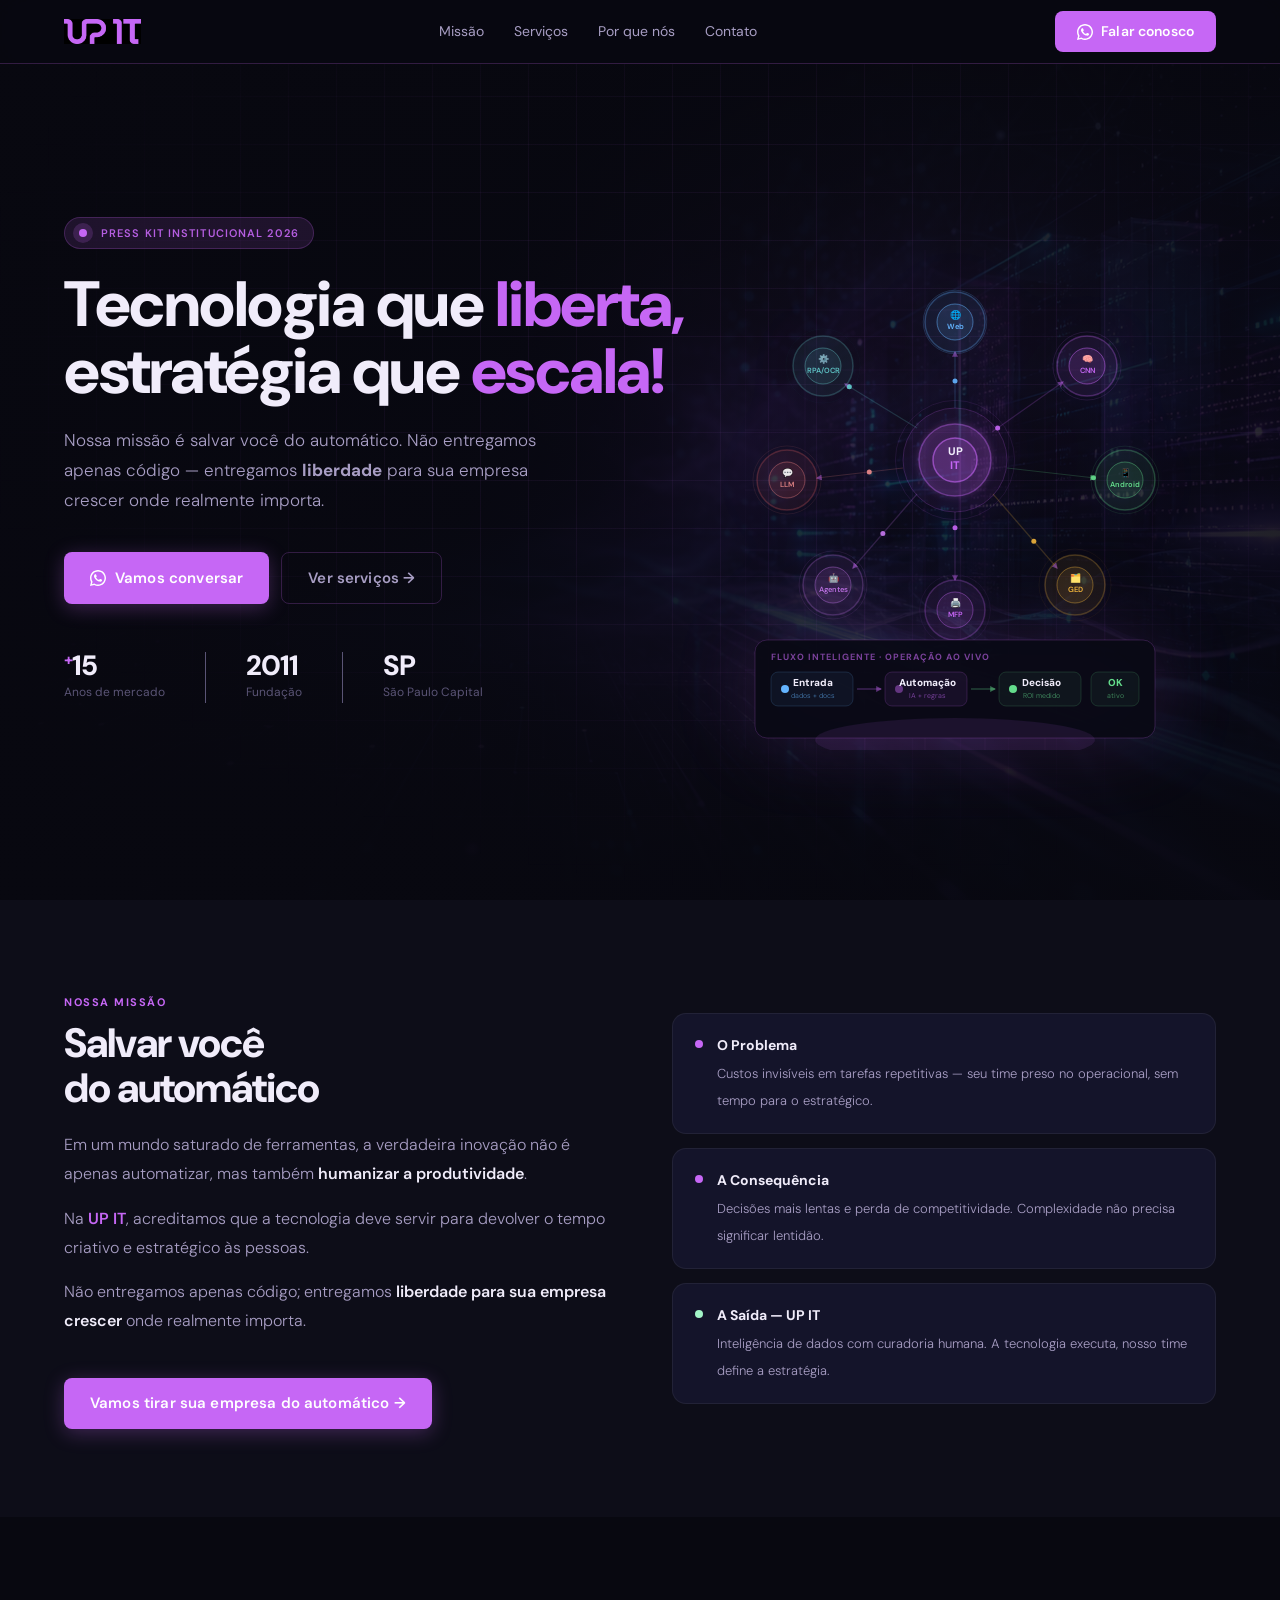
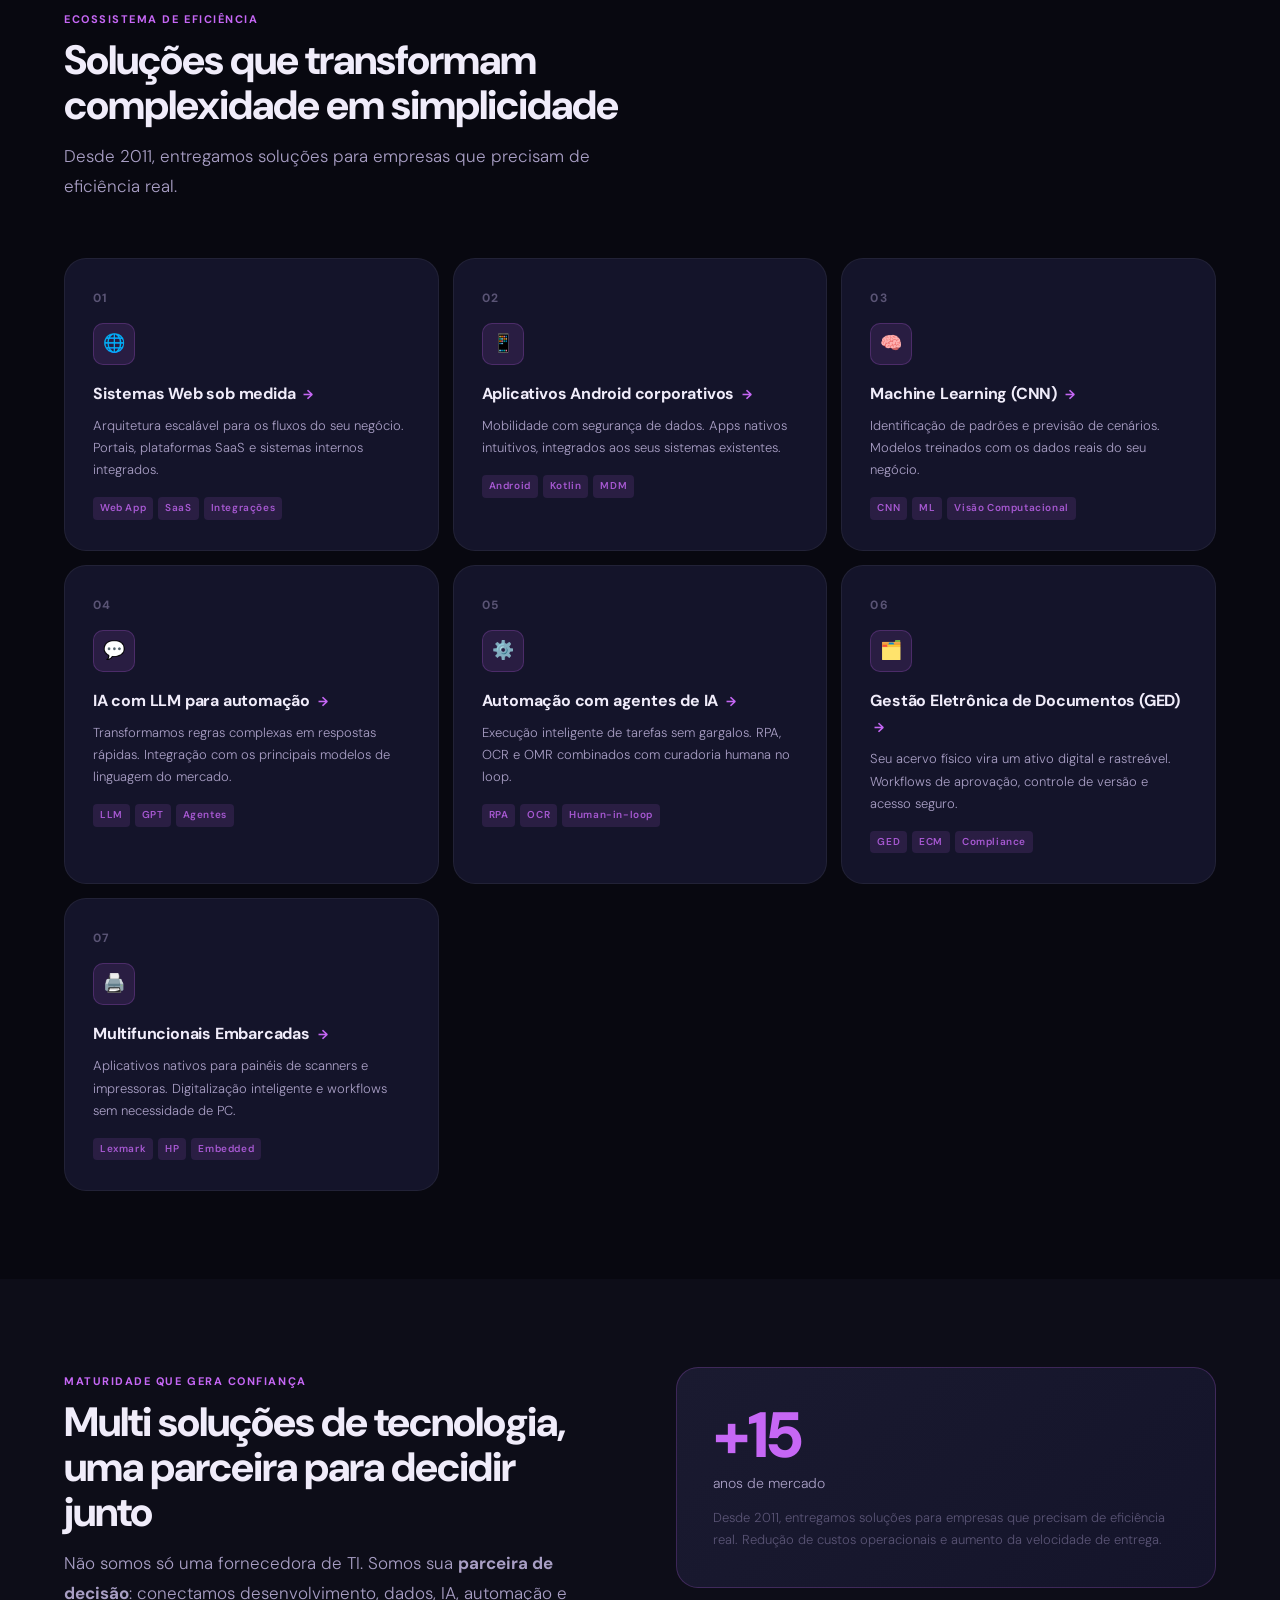
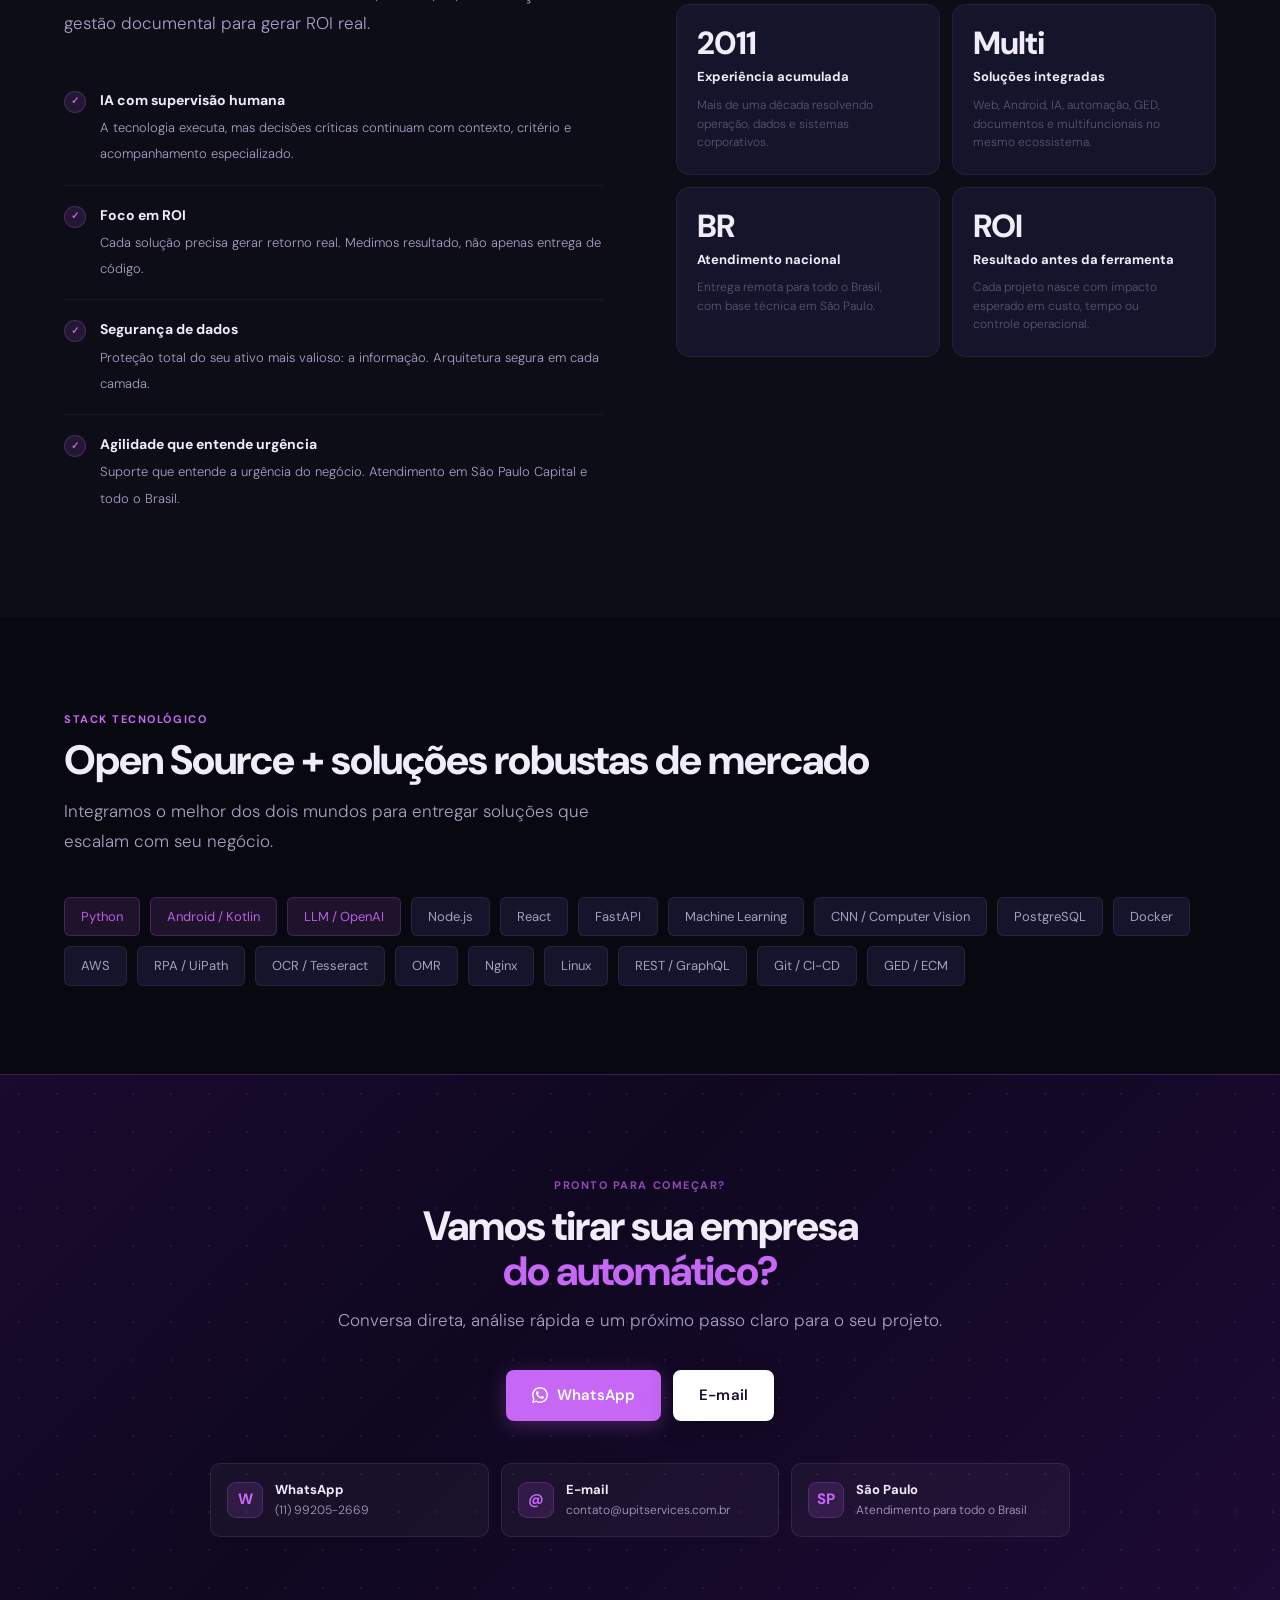
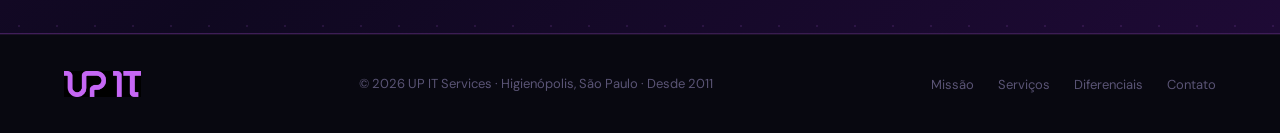
==== index.html @ 0e8b2d23 "feat: add hero background image and update styles for improved visual appeal" ====
<!DOCTYPE html>
<html lang="pt-BR">
<head>
<meta charset="UTF-8">
<meta name="viewport" content="width=device-width, initial-scale=1.0">
<title>UP IT Services — Tecnologia que liberta, estratégia que escala</title>
<meta name="description" content="Soluções sob medida em sistemas web, Android corporativo, IA, GED e automação para empresas que precisam escalar com eficiência real.">
<link rel="canonical" href="https://www.upitservices.com.br/">
<meta property="og:type" content="website">
<meta property="og:title" content="UP IT Services — Tecnologia que liberta, estratégia que escala">
<meta property="og:description" content="Soluções sob medida em sistemas web, Android corporativo, IA, GED e automação para empresas que precisam escalar com eficiência real.">
<meta property="og:url" content="https://www.upitservices.com.br/">
<meta name="twitter:card" content="summary">
<meta name="twitter:title" content="UP IT Services — Tecnologia que liberta, estratégia que escala">
<meta name="twitter:description" content="Soluções sob medida em sistemas web, Android corporativo, IA, GED e automação para empresas que precisam escalar com eficiência real.">
<link rel="preconnect" href="https://fonts.googleapis.com">
<link rel="preconnect" href="https://fonts.gstatic.com" crossorigin>
<link href="https://fonts.googleapis.com/css2?family=DM+Sans:opsz,wght@9..40,300;9..40,400;9..40,500;9..40,600;9..40,700;9..40,800&display=swap" rel="stylesheet">
<style>
*,*::before,*::after{box-sizing:border-box;margin:0;padding:0}
:root{
  --pu:#c667f5;
  --pu-dim:rgba(198,103,245,0.12);
  --pu-border:rgba(198,103,245,0.22);
  --pu-glow:rgba(198,103,245,0.3);
  --bg:#080810;
  --bg2:#0d0d18;
  --bg3:#111120;
   --card:#14142a;--card2:#1a1a30;
   --t1:#f0ecfa;
   --t2:#a89ec4;
   --t3:#5a5475;
   --r:14px;
   --rl:22px;
}
html{scroll-behavior:smooth}
body{background:var(--bg);color:var(--t1);font-family:'DM Sans',sans-serif;font-size:16px;line-height:1.65;overflow-x:hidden;-webkit-font-smoothing:antialiased}
:where(a,button,.btn,.nav-cta,.nav-back,.also-card,.contact-point):focus-visible{outline:2px solid rgba(198,103,245,.7);outline-offset:3px}

/* ── NAV ── */
nav{
  position:fixed;top:0;left:0;right:0;z-index:200;
  display:flex;align-items:center;justify-content:space-between;
  padding:0 clamp(20px,5vw,72px);height:64px;
  background:rgba(8,8,16,0.82);
  backdrop-filter:blur(20px) saturate(1.5);
  border-bottom:1px solid var(--pu-border);
}
.nav-logo img{height:30px;width:auto;display:block}
.nav-links{display:flex;gap:30px;list-style:none}
.nav-links a{font-size:14px;font-weight:400;color:var(--t2);text-decoration:none;transition:color .2s}
.nav-links a:hover{color:var(--t1)}
.nav-cta{
  display:inline-flex;align-items:center;gap:8px;
  background:var(--pu);color:#fff;
  font-size:14px;font-weight:600;font-family:'DM Sans',sans-serif;
  padding:9px 22px;border-radius:8px;text-decoration:none;
  transition:opacity .2s,transform .15s,box-shadow .2s;
  letter-spacing:.01em;
}
.nav-cta:hover{opacity:.88;transform:translateY(-1px);box-shadow:0 8px 28px var(--pu-glow)}

/* ── HERO ── */
.hero{
  min-height:100vh;display:flex;align-items:center;
  padding:100px clamp(20px,5vw,72px) 80px;
  position:relative;overflow:hidden;
}
.hero-bg{
  position:absolute;inset:0;pointer-events:none;
  background:
    linear-gradient(90deg, rgba(8,8,16,.96) 0%, rgba(8,8,16,.9) 34%, rgba(8,8,16,.66) 68%, rgba(8,8,16,.82) 100%),
    linear-gradient(180deg, rgba(8,8,16,.88) 0%, rgba(8,8,16,.28) 46%, rgba(8,8,16,.92) 100%),
    radial-gradient(ellipse 55% 55% at 75% 35%, rgba(198,103,245,.2) 0%, transparent 65%),
    radial-gradient(ellipse 40% 40% at 18% 72%, rgba(198,103,245,.09) 0%, transparent 60%),
    url("assets/hero-tech-bg.png") center/cover no-repeat;
}
.hero-grid{
  position:absolute;inset:0;pointer-events:none;
  background-image:
    linear-gradient(rgba(198,103,245,.06) 1px,transparent 1px),
    linear-gradient(90deg,rgba(198,103,245,.06) 1px,transparent 1px);
  background-size:48px 48px;
  mask-image:radial-gradient(ellipse 80% 75% at 60% 40%, black 30%,transparent 80%);
}
.hero-inner{
  position:relative;z-index:1;max-width:1200px;width:100%;margin:0 auto;
  display:grid;grid-template-columns:1fr 400px;gap:80px;align-items:center;
}
@media(max-width:900px){.hero-inner{grid-template-columns:1fr;gap:48px}.hero-visual{display:none}}

.hero-eyebrow{
  display:inline-flex;align-items:center;gap:8px;
  border:1px solid var(--pu-border);background:var(--pu-dim);
  border-radius:100px;padding:5px 14px 5px 8px;
  margin-bottom:22px;
  animation:up .7s ease both;
}
.eyebrow-dot{width:20px;height:20px;border-radius:50%;background:rgba(198,103,245,.18);display:flex;align-items:center;justify-content:center}
.eyebrow-dot::after{content:'';width:8px;height:8px;border-radius:50%;background:var(--pu);animation:blink 2.5s infinite}
@keyframes blink{0%,100%{opacity:1}50%{opacity:.3}}
.hero-eyebrow span{font-size:11px;font-weight:600;color:rgba(198,103,245,.9);letter-spacing:.1em;text-transform:uppercase}

h1{
  font-size:clamp(36px,5vw,66px);font-weight:800;line-height:1.06;
  letter-spacing:-1.5px;color:var(--t1);margin-bottom:20px;
  animation:up .7s .08s ease both;
}
h1 .pu{color:var(--pu)}

.hero-desc{
  font-size:17px;font-weight:300;color:var(--t2);
  max-width:500px;margin-bottom:36px;line-height:1.75;
  animation:up .7s .16s ease both;
}

.hero-actions{display:flex;gap:12px;flex-wrap:wrap;animation:up .7s .24s ease both}

.btn{
  display:inline-flex;align-items:center;gap:9px;
  padding:13px 26px;border-radius:8px;
  font-size:15px;font-weight:600;font-family:'DM Sans',sans-serif;
  text-decoration:none;cursor:pointer;transition:all .2s;
  white-space:nowrap;letter-spacing:.01em;
}
.btn-fill{background:var(--pu);color:#fff;box-shadow:0 4px 20px rgba(198,103,245,.28)}
.btn-fill:hover{opacity:.88;transform:translateY(-2px);box-shadow:0 10px 32px var(--pu-glow)}
.btn-ghost{background:transparent;border:1px solid var(--pu-border);color:var(--t2)}
.btn-ghost:hover{border-color:rgba(198,103,245,.5);background:var(--pu-dim);color:var(--t1)}

.hero-stats{
  display:flex;gap:40px;margin-top:48px;flex-wrap:wrap;
  animation:up .7s .32s ease both;
}
.hero-stat-divider{width:1px;background:var(--t3);align-self:stretch}
.stat-num{font-size:28px;font-weight:800;color:var(--t1);line-height:1;letter-spacing:-1px}
.stat-num sup{font-size:16px;color:var(--pu);font-weight:700}
.stat-lbl{font-size:12px;color:var(--t3);margin-top:3px;font-weight:400}

/* Hero visual cards */
.hero-visual{position:relative;height:420px}

/* ── SECTIONS ── */
section{padding:88px clamp(20px,5vw,72px)}
.smax{max-width:1200px;margin:0 auto}
.eyebrow{display:inline-block;font-size:11px;font-weight:700;letter-spacing:.14em;text-transform:uppercase;color:var(--pu);margin-bottom:10px}
h2{font-size:clamp(26px,3.2vw,44px);font-weight:800;letter-spacing:-1px;color:var(--t1);line-height:1.1;margin-bottom:14px}
.slead{font-size:17px;font-weight:300;color:var(--t2);max-width:540px;line-height:1.75;margin-bottom:56px}

@keyframes up{from{opacity:0;transform:translateY(22px)}to{opacity:1;transform:none}}
.reveal{opacity:0;transform:translateY(22px);transition:opacity .6s ease,transform .6s ease}
.reveal.on{opacity:1;transform:none}

/* ── MISSÃO (problema/saída) ── */
.mission{background:var(--bg2)}
.mission-grid{display:grid;grid-template-columns:1fr 1fr;gap:64px;align-items:center}
@media(max-width:780px){.mission-grid{grid-template-columns:1fr;gap:40px}}

.mission-text h2{margin-bottom:20px}
.mission-text p{font-size:16px;font-weight:300;color:var(--t2);line-height:1.8;margin-bottom:16px}
.mission-text p strong{color:var(--t1);font-weight:600}
.mission-text .pu{color:var(--pu)}

.mission-cards{display:flex;flex-direction:column;gap:14px}
.mcard{
  background:var(--card);border:1px solid rgba(255,255,255,.06);
  border-radius:var(--r);padding:20px 22px;
  display:flex;align-items:flex-start;gap:14px;
  transition:border-color .2s;
}
.mcard:hover{border-color:var(--pu-border)}
.mcard-dot{width:8px;height:8px;border-radius:50%;background:var(--pu);flex-shrink:0;margin-top:6px}
.mcard strong{display:block;font-size:14px;font-weight:700;color:var(--t1);margin-bottom:3px}
.mcard span{font-size:13px;color:var(--t2);font-weight:300}

/* ── SERVICES ── */
.services{background:var(--bg)}
.svc-grid{
  display:grid;grid-template-columns:repeat(3,1fr);gap:14px;
}
@media(max-width:960px){.svc-grid{grid-template-columns:repeat(2,1fr)}}
@media(max-width:600px){.svc-grid{grid-template-columns:1fr}}

.svc-card{
  background:var(--card);border:1px solid rgba(255,255,255,.06);
  border-radius:var(--rl);padding:30px 28px;position:relative;overflow:hidden;
  transition:border-color .25s,transform .25s,box-shadow .25s;cursor:pointer;
}
.svc-card::after{
  content:'';position:absolute;top:0;left:0;right:0;height:2px;
  background:linear-gradient(90deg,var(--pu),transparent);
  opacity:0;transition:opacity .25s;
}
.svc-card:hover,.svc-card:focus-visible{border-color:var(--pu-border);transform:translateY(-3px);box-shadow:0 16px 40px rgba(0,0,0,.4)}
.svc-card:hover::after,.svc-card:focus-visible::after{opacity:1}
.svc-card:focus-visible{outline:2px solid rgba(198,103,245,.55);outline-offset:3px}
.svc-num{font-size:12px;font-weight:700;color:var(--t3);letter-spacing:.1em;margin-bottom:14px}
.svc-icon{width:42px;height:42px;border-radius:10px;background:var(--pu-dim);border:1px solid var(--pu-border);display:flex;align-items:center;justify-content:center;font-size:18px;margin-bottom:16px;transition:background .2s}
.svc-card:hover .svc-icon,.svc-card:focus-visible .svc-icon{background:rgba(198,103,245,.22)}
.svc-card h3{font-size:16px;font-weight:700;color:var(--t1);margin-bottom:8px;letter-spacing:-.2px}
.svc-card p{font-size:13px;font-weight:300;color:var(--t2);line-height:1.7}
.svc-tags{display:flex;flex-wrap:wrap;gap:5px;margin-top:16px}
.svc-tag{font-size:10px;font-weight:600;letter-spacing:.06em;color:rgba(198,103,245,.8);background:var(--pu-dim);border-radius:4px;padding:3px 7px}

/* ── WHY / DIFERENCIAIS ── */
.why{background:var(--bg2)}
.why-grid{display:grid;grid-template-columns:1fr 1fr;gap:72px;align-items:start}
@media(max-width:800px){.why-grid{grid-template-columns:1fr;gap:40px}}

.why-big{
  padding:36px;border-radius:var(--rl);
  background:linear-gradient(135deg,var(--card2),var(--card));
  border:1px solid var(--pu-border);
  margin-bottom:16px;
}
.why-big-num{font-size:64px;font-weight:800;color:var(--pu);line-height:1;letter-spacing:-2px}
.why-big-label{font-size:14px;font-weight:300;color:var(--t2);margin-top:4px}
.why-big-sub{font-size:13px;font-weight:300;color:var(--t3);margin-top:12px;line-height:1.7}

.why-list{list-style:none;margin-top:0}
.why-item{
  display:flex;gap:14px;align-items:flex-start;
  padding:18px 0;border-bottom:1px solid rgba(255,255,255,.05);
}
.why-item:last-child{border-bottom:none}
.why-check{
  flex-shrink:0;margin-top:2px;
  width:22px;height:22px;border-radius:50%;
  background:var(--pu-dim);border:1px solid var(--pu-border);
  display:flex;align-items:center;justify-content:center;
  font-size:10px;color:var(--pu);font-weight:800;
}
.why-text strong{display:block;font-size:14px;font-weight:700;color:var(--t1);margin-bottom:2px}
.why-text span{font-size:13px;color:var(--t2);font-weight:300}

.why-stats{display:grid;grid-template-columns:1fr 1fr;gap:12px}
.wstat{
  background:var(--card);border:1px solid rgba(255,255,255,.06);
  border-radius:var(--r);padding:22px 20px;min-height:142px;
  transition:border-color .2s,transform .2s;
}
.wstat:hover{border-color:var(--pu-border);transform:translateY(-2px)}
.wstat-val{font-size:32px;font-weight:800;color:var(--t1);line-height:1;letter-spacing:-1px}
.wstat-val sup{font-size:18px;color:var(--pu)}
.wstat-lbl{font-size:13px;color:var(--t1);font-weight:700;margin-top:7px}
.wstat-desc{font-size:12px;color:var(--t3);font-weight:300;line-height:1.55;margin-top:8px;max-width:210px}

/* ── CTA BAND ── */
.cta-band{
  background:linear-gradient(135deg, #1a0a2e 0%, #0f0820 40%, #1e0a35 100%);
  border-top:1px solid var(--pu-border);border-bottom:1px solid var(--pu-border);
  padding:96px clamp(20px,5vw,72px);text-align:center;position:relative;overflow:hidden;
}
.cta-band::before{
  content:'';position:absolute;inset:0;
  background-image:radial-gradient(circle,rgba(198,103,245,.12) 1px,transparent 1px);
  background-size:38px 38px;pointer-events:none;
}
.cta-band-inner{position:relative;z-index:1;max-width:860px;margin:0 auto}
.cta-band h2{margin-bottom:12px}
.cta-band .pu{color:var(--pu)}
.cta-band p{font-size:17px;font-weight:300;color:var(--t2);max-width:620px;margin:0 auto 36px}
.cta-actions{display:flex;gap:12px;justify-content:center;flex-wrap:wrap}
.btn-white{background:#fff;color:#1a0a2e;box-shadow:0 4px 24px rgba(0,0,0,.25)}
.btn-white:hover{background:#f0e8ff;transform:translateY(-2px);box-shadow:0 10px 32px rgba(0,0,0,.3)}
.contact-points{
  display:grid;grid-template-columns:repeat(3,1fr);gap:12px;
  margin-top:42px;text-align:left;
}
.contact-point{
  display:flex;align-items:center;gap:12px;
  min-height:74px;padding:16px;
  background:rgba(255,255,255,.04);border:1px solid rgba(255,255,255,.08);
  border-radius:10px;text-decoration:none;color:var(--t1);
  transition:border-color .2s,background .2s,transform .2s;
}
.contact-point:hover{border-color:rgba(198,103,245,.45);background:rgba(198,103,245,.1);transform:translateY(-2px)}
.contact-mark{
  width:36px;height:36px;border-radius:9px;
  display:flex;align-items:center;justify-content:center;flex-shrink:0;
  background:rgba(198,103,245,.13);border:1px solid var(--pu-border);color:var(--pu);
  font-size:15px;font-weight:800;
}
.contact-point strong{display:block;font-size:13px;font-weight:700;color:var(--t1);line-height:1.2}
.contact-point small{display:block;margin-top:4px;font-size:12px;font-weight:300;color:var(--t2);line-height:1.35}
@media(max-width:760px){
  .cta-band{text-align:left}
  .cta-band p{margin-left:0}
  .cta-actions{justify-content:flex-start}
  .contact-points{grid-template-columns:1fr;margin-top:30px}
}

/* ── TECH ── */
.tech{background:var(--bg)}
.tech-pills{display:flex;flex-wrap:wrap;gap:10px;margin-top:40px}
.tpill{
  font-size:13px;font-weight:400;color:var(--t2);
  background:var(--card);border:1px solid rgba(255,255,255,.07);
  border-radius:6px;padding:8px 16px;transition:all .2s;cursor:default;
}
.tpill:hover{color:rgba(198,103,245,.9);background:var(--pu-dim);border-color:var(--pu-border);transform:translateY(-1px)}
.tpill.h{color:rgba(198,103,245,.9);background:var(--pu-dim);border-color:var(--pu-border)}

/* ── FOOTER ── */
footer{
  background:var(--bg);border-top:1px solid rgba(198,103,245,.1);
  padding:36px clamp(20px,5vw,72px);
  display:flex;flex-wrap:wrap;justify-content:space-between;align-items:center;gap:16px;
}
footer img{height:26px;width:auto}
footer p{font-size:13px;color:var(--t3)}
.flinks{display:flex;gap:24px;list-style:none}
.flinks a{font-size:13px;color:var(--t3);text-decoration:none;transition:color .2s}
.flinks a:hover{color:var(--t2)}

/* WA icon */
.ico-wa{width:16px;height:16px;fill:currentColor;flex-shrink:0}

@media(max-width:600px){
  nav{height:64px;padding:0 20px}
  .nav-logo img{height:28px}
  .nav-links{display:none}
  .nav-cta{width:56px;height:40px;padding:0;justify-content:center;border-radius:7px}
  .nav-cta span{display:none}
  .nav-cta .ico-wa{width:18px;height:18px}
  .hero{padding-top:112px}
  .hero-stats{gap:24px}
}

/* landing hero visual */
.hero-visual{position:absolute;right:clamp(10px,4vw,60px);top:50%;transform:translateY(-50%);z-index:1;pointer-events:none;width:420px}
@media(max-width:1000px){.hero-visual{display:none}}
.lp-svg-wrap{filter:drop-shadow(0 0 40px rgba(198,103,245,.15));animation:lpfloat 5s ease-in-out infinite}
@keyframes lpfloat{0%,100%{transform:translateY(0)}50%{transform:translateY(-12px)}}

</style>
</head>
<body>

<!-- NAV -->
<nav>
  <a href="#" class="nav-logo" aria-label="UP IT Services">
    <img src="[data-uri]" alt="UP IT Services" style="height:26px;width:auto;display:block;object-fit:contain">
  </a>
  <ul class="nav-links">
    <li><a href="#missao">Missão</a></li>
    <li><a href="#servicos">Serviços</a></li>
    <li><a href="#diferenciais">Por que nós</a></li>
    <li><a href="#contato">Contato</a></li>
  </ul>
  <a href="https://wa.me/5511992052669?text=Olá%2C+Up+It!+Acessei+o+site+e+quero+saber+mais." class="nav-cta" target="_blank" rel="noopener noreferrer" aria-label="Falar com a UP IT Services pelo WhatsApp">
    <svg class="ico-wa" viewBox="0 0 24 24"><path d="M17.472 14.382c-.297-.149-1.758-.867-2.03-.967-.273-.099-.471-.148-.67.15-.197.297-.767.966-.94 1.164-.173.199-.347.223-.644.075-.297-.15-1.255-.463-2.39-1.475-.883-.788-1.48-1.761-1.653-2.059-.173-.297-.018-.458.13-.606.134-.133.298-.347.446-.52.149-.174.198-.298.298-.497.099-.198.05-.371-.025-.52-.075-.149-.669-1.612-.916-2.207-.242-.579-.487-.5-.669-.51-.173-.008-.371-.01-.57-.01-.198 0-.52.074-.792.372-.272.297-1.04 1.016-1.04 2.479 0 1.462 1.065 2.875 1.213 3.074.149.198 2.096 3.2 5.077 4.487.709.306 1.262.489 1.694.625.712.227 1.36.195 1.871.118.571-.085 1.758-.719 2.006-1.413.248-.694.248-1.289.173-1.413-.074-.124-.272-.198-.57-.347zM12 0C5.373 0 0 5.373 0 12c0 2.117.554 4.103 1.523 5.83L0 24l6.335-1.661A11.945 11.945 0 0012 24c6.627 0 12-5.373 12-12S18.627 0 12 0zm0 21.818a9.797 9.797 0 01-5.001-1.374l-.358-.213-3.761.986 1.003-3.669-.234-.377A9.795 9.795 0 012.182 12C2.182 6.59 6.59 2.182 12 2.182S21.818 6.59 21.818 12 17.41 21.818 12 21.818z"/></svg>
    <span>Falar conosco</span>
  </a>
</nav>

<!-- HERO -->
<section class="hero">
  <div class="hero-bg"></div>
  <div class="hero-grid"></div>
  <div class="hero-inner">
    <div>
      <div class="hero-eyebrow">
        <div class="eyebrow-dot"></div>
        <span>Press Kit Institucional 2026</span>
      </div>
      <h1>Tecnologia que <span class="pu">liberta,</span><br>estratégia que <span class="pu">escala!</span></h1>
      <p class="hero-desc">Nossa missão é salvar você do automático. Não entregamos apenas código — entregamos <strong>liberdade</strong> para sua empresa crescer onde realmente importa.</p>
      <div class="hero-actions">
        <a href="https://wa.me/5511992052669?text=Olá%2C+Up+It!+Quero+saber+mais." class="btn btn-fill" target="_blank" rel="noopener noreferrer">
          <svg class="ico-wa" viewBox="0 0 24 24"><path d="M17.472 14.382c-.297-.149-1.758-.867-2.03-.967-.273-.099-.471-.148-.67.15-.197.297-.767.966-.94 1.164-.173.199-.347.223-.644.075-.297-.15-1.255-.463-2.39-1.475-.883-.788-1.48-1.761-1.653-2.059-.173-.297-.018-.458.13-.606.134-.133.298-.347.446-.52.149-.174.198-.298.298-.497.099-.198.05-.371-.025-.52-.075-.149-.669-1.612-.916-2.207-.242-.579-.487-.5-.669-.51-.173-.008-.371-.01-.57-.01-.198 0-.52.074-.792.372-.272.297-1.04 1.016-1.04 2.479 0 1.462 1.065 2.875 1.213 3.074.149.198 2.096 3.2 5.077 4.487.709.306 1.262.489 1.694.625.712.227 1.36.195 1.871.118.571-.085 1.758-.719 2.006-1.413.248-.694.248-1.289.173-1.413-.074-.124-.272-.198-.57-.347zM12 0C5.373 0 0 5.373 0 12c0 2.117.554 4.103 1.523 5.83L0 24l6.335-1.661A11.945 11.945 0 0012 24c6.627 0 12-5.373 12-12S18.627 0 12 0zm0 21.818a9.797 9.797 0 01-5.001-1.374l-.358-.213-3.761.986 1.003-3.669-.234-.377A9.795 9.795 0 012.182 12C2.182 6.59 6.59 2.182 12 2.182S21.818 6.59 21.818 12 17.41 21.818 12 21.818z"/></svg>
          Vamos conversar
        </a>
        <a href="#servicos" class="btn btn-ghost">Ver serviços →</a>
      </div>
      <div class="hero-stats">
        <div>
          <div class="stat-num"><sup>+</sup>15</div>
          <div class="stat-lbl">Anos de mercado</div>
        </div>
        <div class="hero-stat-divider"></div>
        <div>
          <div class="stat-num">2011</div>
          <div class="stat-lbl">Fundação</div>
        </div>
        <div class="hero-stat-divider"></div>
        <div>
          <div class="stat-num">SP</div>
          <div class="stat-lbl">São Paulo Capital</div>
        </div>
      </div>
    </div>
    <div class="hero-visual" aria-hidden="true">
      <div class="lp-svg-wrap">
        <svg width="420" height="500" viewBox="0 0 420 500" fill="none" xmlns="http://www.w3.org/2000/svg">
          <defs>
            <filter id="lpglow"><feGaussianBlur stdDeviation="3" result="b"/><feMerge><feMergeNode in="b"/><feMergeNode in="SourceGraphic"/></feMerge></filter>
            <filter id="lglow2"><feGaussianBlur stdDeviation="6" result="b"/><feMergeNode in="b"/></filter>
            <marker id="lparrow" markerWidth="5" markerHeight="5" refX="4" refY="2.5" orient="auto">
              <path d="M0,0 L5,2.5 L0,5 Z" fill="rgba(198,103,245,0.45)"/>
            </marker>
            <marker id="lparrow-g" markerWidth="5" markerHeight="5" refX="4" refY="2.5" orient="auto">
              <path d="M0,0 L5,2.5 L0,5 Z" fill="rgba(100,220,140,0.5)"/>
            </marker>
          </defs>

          <!-- ── BACKGROUND GRID ── -->
          <rect width="420" height="500" fill="rgba(8,8,16,0.0)"/>
          <line x1="0" y1="0" x2="0" y2="500" stroke="rgba(198,103,245,0.04)" stroke-width="1"/>
          <line x1="60" y1="0" x2="60" y2="500" stroke="rgba(198,103,245,0.04)" stroke-width="1"/>
          <line x1="120" y1="0" x2="120" y2="500" stroke="rgba(198,103,245,0.04)" stroke-width="1"/>
          <line x1="180" y1="0" x2="180" y2="500" stroke="rgba(198,103,245,0.04)" stroke-width="1"/>
          <line x1="240" y1="0" x2="240" y2="500" stroke="rgba(198,103,245,0.04)" stroke-width="1"/>
          <line x1="300" y1="0" x2="300" y2="500" stroke="rgba(198,103,245,0.04)" stroke-width="1"/>
          <line x1="360" y1="0" x2="360" y2="500" stroke="rgba(198,103,245,0.04)" stroke-width="1"/>
          <line x1="0" y1="60" x2="420" y2="60" stroke="rgba(198,103,245,0.04)" stroke-width="1"/>
          <line x1="0" y1="120" x2="420" y2="120" stroke="rgba(198,103,245,0.04)" stroke-width="1"/>
          <line x1="0" y1="180" x2="420" y2="180" stroke="rgba(198,103,245,0.04)" stroke-width="1"/>
          <line x1="0" y1="240" x2="420" y2="240" stroke="rgba(198,103,245,0.04)" stroke-width="1"/>
          <line x1="0" y1="300" x2="420" y2="300" stroke="rgba(198,103,245,0.04)" stroke-width="1"/>
          <line x1="0" y1="360" x2="420" y2="360" stroke="rgba(198,103,245,0.04)" stroke-width="1"/>
          <line x1="0" y1="420" x2="420" y2="420" stroke="rgba(198,103,245,0.04)" stroke-width="1"/>

          <!-- ── CENTRAL NODE — UP IT ── -->
          <circle cx="210" cy="210" r="52" fill="rgba(198,103,245,0.05)" stroke="rgba(198,103,245,0.2)" stroke-width="1"/>
          <circle cx="210" cy="210" r="52" fill="none" stroke="rgba(198,103,245,0.4)" stroke-width="1" opacity="0">
            <animate attributeName="r" values="52;68;52" dur="3.5s" repeatCount="indefinite"/>
            <animate attributeName="opacity" values="0.5;0;0.5" dur="3.5s" repeatCount="indefinite"/>
          </circle>
          <circle cx="210" cy="210" r="36" fill="rgba(198,103,245,0.1)" stroke="rgba(198,103,245,0.4)" stroke-width="1.5" filter="url(#lpglow)"/>
          <circle cx="210" cy="210" r="22" fill="rgba(198,103,245,0.18)" stroke="rgba(198,103,245,0.6)" stroke-width="1.5"/>
          <text x="210" y="205" font-size="11" fill="#f0ecfa" font-family="DM Sans,sans-serif" font-weight="800" text-anchor="middle">UP</text>
          <text x="210" y="219" font-size="11" fill="#c667f5" font-family="DM Sans,sans-serif" font-weight="800" text-anchor="middle">IT</text>

          <!-- ── SERVICE NODES ── -->
          <!-- Web (top) -->
          <circle cx="210" cy="72" r="30" fill="rgba(100,180,255,0.08)" stroke="rgba(100,180,255,0.3)" stroke-width="1.5"/>
          <circle cx="210" cy="72" r="30" fill="none" stroke="rgba(100,180,255,0.5)" stroke-width="1" opacity="0">
            <animate attributeName="r" values="30;38;30" dur="2.4s" repeatCount="indefinite"/>
            <animate attributeName="opacity" values="0.5;0;0.5" dur="2.4s" repeatCount="indefinite"/>
          </circle>
          <circle cx="210" cy="72" r="18" fill="rgba(100,180,255,0.12)" stroke="rgba(100,180,255,0.5)" stroke-width="1"/>
          <text x="210" y="68" font-size="9" fill="#64b4ff" font-family="DM Sans,sans-serif" font-weight="700" text-anchor="middle">🌐</text>
          <text x="210" y="79" font-size="7.5" fill="#64b4ff" font-family="DM Sans,sans-serif" font-weight="600" text-anchor="middle">Web</text>
          <!-- CNN (top-right) -->
          <circle cx="342" cy="116" r="30" fill="rgba(198,103,245,0.08)" stroke="rgba(198,103,245,0.3)" stroke-width="1.5"/>
          <circle cx="342" cy="116" r="30" fill="none" stroke="rgba(198,103,245,0.5)" stroke-width="1" opacity="0">
            <animate attributeName="r" values="30;38;30" dur="2.9s" begin="0.5s" repeatCount="indefinite"/>
            <animate attributeName="opacity" values="0.5;0;0.5" dur="2.9s" begin="0.5s" repeatCount="indefinite"/>
          </circle>
          <circle cx="342" cy="116" r="18" fill="rgba(198,103,245,0.12)" stroke="rgba(198,103,245,0.5)" stroke-width="1"/>
          <text x="342" y="112" font-size="9" fill="#c667f5" font-family="DM Sans,sans-serif" font-weight="700" text-anchor="middle">🧠</text>
          <text x="342" y="123" font-size="7.5" fill="#c667f5" font-family="DM Sans,sans-serif" font-weight="600" text-anchor="middle">CNN</text>
          <!-- Android (right) -->
          <circle cx="380" cy="230" r="30" fill="rgba(100,220,140,0.07)" stroke="rgba(100,220,140,0.28)" stroke-width="1.5"/>
          <circle cx="380" cy="230" r="30" fill="none" stroke="rgba(100,220,140,0.4)" stroke-width="1" opacity="0">
            <animate attributeName="r" values="30;38;30" dur="2.2s" begin="1s" repeatCount="indefinite"/>
            <animate attributeName="opacity" values="0.5;0;0.5" dur="2.2s" begin="1s" repeatCount="indefinite"/>
          </circle>
          <circle cx="380" cy="230" r="18" fill="rgba(100,220,140,0.1)" stroke="rgba(100,220,140,0.4)" stroke-width="1"/>
          <text x="380" y="226" font-size="9" fill="#64dc8c" font-family="DM Sans,sans-serif" font-weight="700" text-anchor="middle">📱</text>
          <text x="380" y="237" font-size="7.5" fill="#64dc8c" font-family="DM Sans,sans-serif" font-weight="600" text-anchor="middle">Android</text>
          <!-- GED (bottom-right) -->
          <circle cx="330" cy="335" r="30" fill="rgba(240,180,60,0.07)" stroke="rgba(240,180,60,0.25)" stroke-width="1.5"/>
          <circle cx="330" cy="335" r="30" fill="none" stroke="rgba(240,180,60,0.4)" stroke-width="1" opacity="0">
            <animate attributeName="r" values="30;38;30" dur="3.1s" begin="1.5s" repeatCount="indefinite"/>
            <animate attributeName="opacity" values="0.5;0;0.5" dur="3.1s" begin="1.5s" repeatCount="indefinite"/>
          </circle>
          <circle cx="330" cy="335" r="18" fill="rgba(240,180,60,0.1)" stroke="rgba(240,180,60,0.4)" stroke-width="1"/>
          <text x="330" y="331" font-size="9" fill="#f0b43c" font-family="DM Sans,sans-serif" font-weight="700" text-anchor="middle">🗂️</text>
          <text x="330" y="342" font-size="7.5" fill="#f0b43c" font-family="DM Sans,sans-serif" font-weight="600" text-anchor="middle">GED</text>
          <!-- Agentes (bottom-left) -->
          <circle cx="88" cy="335" r="30" fill="rgba(200,120,240,0.07)" stroke="rgba(200,120,240,0.25)" stroke-width="1.5"/>
          <circle cx="88" cy="335" r="30" fill="none" stroke="rgba(200,120,240,0.4)" stroke-width="1" opacity="0">
            <animate attributeName="r" values="30;38;30" dur="2.7s" begin="2s" repeatCount="indefinite"/>
            <animate attributeName="opacity" values="0.5;0;0.5" dur="2.7s" begin="2s" repeatCount="indefinite"/>
          </circle>
          <circle cx="88" cy="335" r="18" fill="rgba(200,120,240,0.1)" stroke="rgba(200,120,240,0.4)" stroke-width="1"/>
          <text x="88" y="331" font-size="9" fill="rgba(200,120,240,0.9)" font-family="DM Sans,sans-serif" font-weight="700" text-anchor="middle">🤖</text>
          <text x="88" y="342" font-size="7.5" fill="rgba(200,120,240,0.9)" font-family="DM Sans,sans-serif" font-weight="600" text-anchor="middle">Agentes</text>
          <!-- LLM (left) -->
          <circle cx="42" cy="230" r="30" fill="rgba(240,100,100,0.07)" stroke="rgba(240,100,100,0.25)" stroke-width="1.5"/>
          <circle cx="42" cy="230" r="30" fill="none" stroke="rgba(240,130,130,0.4)" stroke-width="1" opacity="0">
            <animate attributeName="r" values="30;38;30" dur="2.5s" begin="0.8s" repeatCount="indefinite"/>
            <animate attributeName="opacity" values="0.5;0;0.5" dur="2.5s" begin="0.8s" repeatCount="indefinite"/>
          </circle>
          <circle cx="42" cy="230" r="18" fill="rgba(240,100,100,0.1)" stroke="rgba(240,130,130,0.4)" stroke-width="1"/>
          <text x="42" y="226" font-size="9" fill="rgba(240,140,140,0.9)" font-family="DM Sans,sans-serif" font-weight="700" text-anchor="middle">💬</text>
          <text x="42" y="237" font-size="7.5" fill="rgba(240,140,140,0.9)" font-family="DM Sans,sans-serif" font-weight="600" text-anchor="middle">LLM</text>
          <!-- top-left: CNN/ML -->
          <circle cx="78" cy="116" r="30" fill="rgba(100,200,200,0.07)" stroke="rgba(100,200,200,0.25)" stroke-width="1.5"/>
          <circle cx="78" cy="116" r="30" fill="none" stroke="rgba(100,200,200,0.4)" stroke-width="1" opacity="0">
            <animate attributeName="r" values="30;38;30" dur="3.3s" begin="1.2s" repeatCount="indefinite"/>
            <animate attributeName="opacity" values="0.5;0;0.5" dur="3.3s" begin="1.2s" repeatCount="indefinite"/>
          </circle>
          <circle cx="78" cy="116" r="18" fill="rgba(100,200,200,0.1)" stroke="rgba(100,200,200,0.4)" stroke-width="1"/>
          <text x="78" y="112" font-size="9" fill="rgba(100,210,210,0.9)" font-family="DM Sans,sans-serif" font-weight="700" text-anchor="middle">⚙️</text>
          <text x="78" y="123" font-size="7.5" fill="rgba(100,210,210,0.9)" font-family="DM Sans,sans-serif" font-weight="600" text-anchor="middle">RPA/OCR</text>
          <!-- Multifuncionais (bottom center) -->
          <circle cx="210" cy="360" r="30" fill="rgba(198,103,245,0.07)" stroke="rgba(198,103,245,0.25)" stroke-width="1.5"/>
          <circle cx="210" cy="360" r="30" fill="none" stroke="rgba(198,103,245,0.4)" stroke-width="1" opacity="0">
            <animate attributeName="r" values="30;38;30" dur="2.6s" begin="1.8s" repeatCount="indefinite"/>
            <animate attributeName="opacity" values="0.5;0;0.5" dur="2.6s" begin="1.8s" repeatCount="indefinite"/>
          </circle>
          <circle cx="210" cy="360" r="18" fill="rgba(198,103,245,0.1)" stroke="rgba(198,103,245,0.4)" stroke-width="1"/>
          <text x="210" y="356" font-size="9" fill="#c667f5" font-family="DM Sans,sans-serif" font-weight="700" text-anchor="middle">🖨️</text>
          <text x="210" y="367" font-size="7.5" fill="#c667f5" font-family="DM Sans,sans-serif" font-weight="600" text-anchor="middle">MFP</text>

          <!-- ── CONNECTIONS com partículas ── -->
          <!-- center → web -->
          <line x1="210" y1="158" x2="210" y2="102" stroke="rgba(100,180,255,0.2)" stroke-width="1.2" marker-end="url(#lparrow)"/>
          <circle r="2.5" fill="#64b4ff" opacity="0.9"><animateMotion path="M210,158 L210,102" dur="1.8s" repeatCount="indefinite"/></circle>
          <!-- center → cnn -->
          <line x1="247" y1="182" x2="318" y2="132" stroke="rgba(198,103,245,0.2)" stroke-width="1.2" marker-end="url(#lparrow)"/>
          <circle r="2.5" fill="#c667f5" opacity="0.9"><animateMotion path="M247,182 L318,132" dur="2.1s" begin="0.4s" repeatCount="indefinite"/></circle>
          <!-- center → android -->
          <line x1="262" y1="218" x2="350" y2="228" stroke="rgba(100,220,140,0.2)" stroke-width="1.2" marker-end="url(#lparrow-g)"/>
          <circle r="2.5" fill="#64dc8c" opacity="0.9"><animateMotion path="M262,218 L350,228" dur="1.9s" begin="0.8s" repeatCount="indefinite"/></circle>
          <!-- center → ged -->
          <line x1="248" y1="244" x2="312" y2="318" stroke="rgba(240,180,60,0.2)" stroke-width="1.2" marker-end="url(#lparrow)"/>
          <circle r="2.5" fill="#f0b43c" opacity="0.9"><animateMotion path="M248,244 L312,318" dur="2.3s" begin="1.2s" repeatCount="indefinite"/></circle>
          <!-- center → mfp -->
          <line x1="210" y1="262" x2="210" y2="330" stroke="rgba(198,103,245,0.2)" stroke-width="1.2" marker-end="url(#lparrow)"/>
          <circle r="2.5" fill="#c667f5" opacity="0.9"><animateMotion path="M210,262 L210,330" dur="2s" begin="0.2s" repeatCount="indefinite"/></circle>
          <!-- center → agentes -->
          <line x1="172" y1="244" x2="108" y2="318" stroke="rgba(200,120,240,0.2)" stroke-width="1.2" marker-end="url(#lparrow)"/>
          <circle r="2.5" fill="rgba(200,120,240,0.9)"><animateMotion path="M172,244 L108,318" dur="2s" begin="1.6s" repeatCount="indefinite"/></circle>
          <!-- center → llm -->
          <line x1="158" y1="218" x2="72" y2="228" stroke="rgba(240,130,130,0.2)" stroke-width="1.2" marker-end="url(#lparrow)"/>
          <circle r="2.5" fill="rgba(240,140,140,0.9)"><animateMotion path="M158,218 L72,228" dur="1.7s" begin="2s" repeatCount="indefinite"/></circle>
          <!-- center → rpa -->
          <line x1="172" y1="178" x2="100" y2="134" stroke="rgba(100,200,200,0.2)" stroke-width="1.2" marker-end="url(#lparrow)"/>
          <circle r="2.5" fill="rgba(100,210,210,0.9)"><animateMotion path="M172,178 L100,134" dur="2.2s" begin="0.6s" repeatCount="indefinite"/></circle>

          <!-- ── FLOW CARD (bottom) ── -->
          <rect x="10" y="390" width="400" height="98" rx="12" fill="rgba(10,10,22,0.95)" stroke="rgba(198,103,245,0.2)" stroke-width="1"/>
          <text x="26" y="410" font-size="9" fill="rgba(198,103,245,0.6)" font-family="DM Sans,sans-serif" font-weight="700" letter-spacing="1">FLUXO INTELIGENTE · OPERAÇÃO AO VIVO</text>

          <rect x="26" y="422" width="82" height="34" rx="7" fill="rgba(100,180,255,0.06)" stroke="rgba(100,180,255,0.16)" stroke-width="1"/>
          <circle cx="40" cy="439" r="4" fill="#64b4ff"/>
          <text x="68" y="436" font-size="10" fill="#f0ecfa" font-family="DM Sans,sans-serif" font-weight="800" text-anchor="middle">Entrada</text>
          <text x="68" y="448" font-size="7" fill="rgba(100,180,255,0.55)" font-family="DM Sans,sans-serif" text-anchor="middle">dados + docs</text>

          <line x1="112" y1="439" x2="136" y2="439" stroke="rgba(198,103,245,0.35)" stroke-width="1.2" marker-end="url(#lparrow)"/>

          <rect x="140" y="422" width="82" height="34" rx="7" fill="rgba(198,103,245,0.07)" stroke="rgba(198,103,245,0.18)" stroke-width="1"/>
          <circle cx="154" cy="439" r="4" fill="#c667f5"><animate attributeName="opacity" values="1;0.35;1" dur="1.7s" repeatCount="indefinite"/></circle>
          <text x="182" y="436" font-size="10" fill="#f0ecfa" font-family="DM Sans,sans-serif" font-weight="800" text-anchor="middle">Automação</text>
          <text x="182" y="448" font-size="7" fill="rgba(198,103,245,0.55)" font-family="DM Sans,sans-serif" text-anchor="middle">IA + regras</text>

          <line x1="226" y1="439" x2="250" y2="439" stroke="rgba(100,220,140,0.35)" stroke-width="1.2" marker-end="url(#lparrow-g)"/>

          <rect x="254" y="422" width="82" height="34" rx="7" fill="rgba(100,220,140,0.06)" stroke="rgba(100,220,140,0.16)" stroke-width="1"/>
          <circle cx="268" cy="439" r="4" fill="#64dc8c"/>
          <text x="296" y="436" font-size="10" fill="#f0ecfa" font-family="DM Sans,sans-serif" font-weight="800" text-anchor="middle">Decisão</text>
          <text x="296" y="448" font-size="7" fill="rgba(100,220,140,0.55)" font-family="DM Sans,sans-serif" text-anchor="middle">ROI medido</text>

          <rect x="346" y="422" width="48" height="34" rx="7" fill="rgba(100,220,140,0.06)" stroke="rgba(100,220,140,0.16)" stroke-width="1"/>
          <text x="370" y="436" font-size="10" fill="#64dc8c" font-family="DM Sans,sans-serif" font-weight="800" text-anchor="middle">OK</text>
          <text x="370" y="448" font-size="7" fill="rgba(100,220,140,0.55)" font-family="DM Sans,sans-serif" text-anchor="middle">ativo</text>

          <!-- glow base -->
          <ellipse cx="210" cy="490" rx="140" ry="22" fill="rgba(198,103,245,0.1)"/>
        </svg>
      </div>
    </div>
    </div>
</section>

<!-- MISSÃO -->
<section class="mission" id="missao">
  <div class="smax">
    <div class="mission-grid">
      <div class="mission-text reveal">
        <span class="eyebrow">Nossa missão</span>
        <h2>Salvar você<br>do automático</h2>
        <p>Em um mundo saturado de ferramentas, a verdadeira inovação não é apenas automatizar, mas também <strong>humanizar a produtividade</strong>.</p>
        <p>Na <strong class="pu">UP IT</strong>, acreditamos que a tecnologia deve servir para devolver o tempo criativo e estratégico às pessoas.</p>
        <p>Não entregamos apenas código; entregamos <strong>liberdade para sua empresa crescer</strong> onde realmente importa.</p>
        <br>
        <a href="https://wa.me/5511992052669" class="btn btn-fill" target="_blank" rel="noopener noreferrer">Vamos tirar sua empresa do automático →</a>
      </div>
      <div class="mission-cards reveal" style="transition-delay:.1s">
        <div class="mcard">
          <div class="mcard-dot"></div>
          <div>
            <strong>O Problema</strong>
            <span>Custos invisíveis em tarefas repetitivas — seu time preso no operacional, sem tempo para o estratégico.</span>
          </div>
        </div>
        <div class="mcard">
          <div class="mcard-dot"></div>
          <div>
            <strong>A Consequência</strong>
            <span>Decisões mais lentas e perda de competitividade. Complexidade não precisa significar lentidão.</span>
          </div>
        </div>
        <div class="mcard">
          <div class="mcard-dot" style="background:#a3f5c8"></div>
          <div>
            <strong>A Saída — UP IT</strong>
            <span>Inteligência de dados com curadoria humana. A tecnologia executa, nosso time define a estratégia.</span>
          </div>
        </div>
      </div>
    </div>
  </div>
</section>

<!-- SERVICES -->
<section class="services" id="servicos">
  <div class="smax">
    <span class="eyebrow reveal">Ecossistema de eficiência</span>
    <h2 class="reveal">Soluções que transformam<br>complexidade em simplicidade</h2>
    <p class="slead reveal">Desde 2011, entregamos soluções para empresas que precisam de eficiência real.</p>
    <div class="svc-grid">
      <a class="svc-card reveal" href="upit-sistemas-web.html" style="text-decoration:none;display:block">
        <div class="svc-num">01</div>
        <div class="svc-icon">🌐</div>
        <h3>Sistemas Web sob medida <span style="color:var(--pu);font-size:13px;margin-left:4px">→</span></h3>
        <p>Arquitetura escalável para os fluxos do seu negócio. Portais, plataformas SaaS e sistemas internos integrados.</p>
        <div class="svc-tags"><span class="svc-tag">Web App</span><span class="svc-tag">SaaS</span><span class="svc-tag">Integrações</span></div>
      </a>
      <a class="svc-card reveal" href="upit-android.html" style="text-decoration:none;display:block;transition-delay:.07s">
        <div class="svc-num">02</div>
        <div class="svc-icon">📱</div>
        <h3>Aplicativos Android corporativos <span style="color:var(--pu);font-size:13px;margin-left:4px">→</span></h3>
        <p>Mobilidade com segurança de dados. Apps nativos intuitivos, integrados aos seus sistemas existentes.</p>
        <div class="svc-tags"><span class="svc-tag">Android</span><span class="svc-tag">Kotlin</span><span class="svc-tag">MDM</span></div>
      </a>
      <a class="svc-card reveal" href="upit-cnn.html" style="text-decoration:none;display:block;transition-delay:.14s">
        <div class="svc-num">03</div>
        <div class="svc-icon">🧠</div>
        <h3>Machine Learning (CNN) <span style="color:var(--pu);font-size:13px;margin-left:4px">→</span></h3>
        <p>Identificação de padrões e previsão de cenários. Modelos treinados com os dados reais do seu negócio.</p>
        <div class="svc-tags"><span class="svc-tag">CNN</span><span class="svc-tag">ML</span><span class="svc-tag">Visão Computacional</span></div>
      </a>
      <a class="svc-card reveal" href="upit-llm.html" style="text-decoration:none;display:block;transition-delay:.21s">
        <div class="svc-num">04</div>
        <div class="svc-icon">💬</div>
        <h3>IA com LLM para automação <span style="color:var(--pu);font-size:13px;margin-left:4px">→</span></h3>
        <p>Transformamos regras complexas em respostas rápidas. Integração com os principais modelos de linguagem do mercado.</p>
        <div class="svc-tags"><span class="svc-tag">LLM</span><span class="svc-tag">GPT</span><span class="svc-tag">Agentes</span></div>
      </a>
      <a class="svc-card reveal" href="upit-agentes.html" style="text-decoration:none;display:block;transition-delay:.28s">
        <div class="svc-num">05</div>
        <div class="svc-icon">⚙️</div>
        <h3>Automação com agentes de IA <span style="color:var(--pu);font-size:13px;margin-left:4px">→</span></h3>
        <p>Execução inteligente de tarefas sem gargalos. RPA, OCR e OMR combinados com curadoria humana no loop.</p>
        <div class="svc-tags"><span class="svc-tag">RPA</span><span class="svc-tag">OCR</span><span class="svc-tag">Human-in-loop</span></div>
      </a>
      <a class="svc-card reveal" href="upit-ged.html" style="text-decoration:none;display:block;transition-delay:.35s">
        <div class="svc-num">06</div>
        <div class="svc-icon">🗂️</div>
        <h3>Gestão Eletrônica de Documentos (GED) <span style="color:var(--pu);font-size:13px;margin-left:4px">→</span></h3>
        <p>Seu acervo físico vira um ativo digital e rastreável. Workflows de aprovação, controle de versão e acesso seguro.</p>
        <div class="svc-tags"><span class="svc-tag">GED</span><span class="svc-tag">ECM</span><span class="svc-tag">Compliance</span></div>
      </a>
      <a class="svc-card reveal" href="upit-multifuncionais.html" style="text-decoration:none;display:block;transition-delay:.42s">
        <div class="svc-num">07</div>
        <div class="svc-icon">🖨️</div>
        <h3>Multifuncionais Embarcadas <span style="color:var(--pu);font-size:13px;margin-left:4px">→</span></h3>
        <p>Aplicativos nativos para painéis de scanners e impressoras. Digitalização inteligente e workflows sem necessidade de PC.</p>
        <div class="svc-tags"><span class="svc-tag">Lexmark</span><span class="svc-tag">HP</span><span class="svc-tag">Embedded</span></div>
      </a>
    </div>
  </div>
</section>

<!-- DIFERENCIAIS -->
<section class="why" id="diferenciais">
  <div class="smax">
    <div class="why-grid">
      <div>
        <span class="eyebrow reveal">Maturidade que gera confiança</span>
        <h2 class="reveal">Multi soluções de tecnologia, uma parceira para decidir junto</h2>
        <p class="slead reveal" style="margin-bottom:32px">Não somos só uma fornecedora de TI. Somos sua <strong>parceira de decisão</strong>: conectamos desenvolvimento, dados, IA, automação e gestão documental para gerar ROI real.</p>
        <ul class="why-list">
          <li class="why-item reveal">
            <div class="why-check">✓</div>
            <div class="why-text"><strong>IA com supervisão humana</strong><span>A tecnologia executa, mas decisões críticas continuam com contexto, critério e acompanhamento especializado.</span></div>
          </li>
          <li class="why-item reveal" style="transition-delay:.08s">
            <div class="why-check">✓</div>
            <div class="why-text"><strong>Foco em ROI</strong><span>Cada solução precisa gerar retorno real. Medimos resultado, não apenas entrega de código.</span></div>
          </li>
          <li class="why-item reveal" style="transition-delay:.16s">
            <div class="why-check">✓</div>
            <div class="why-text"><strong>Segurança de dados</strong><span>Proteção total do seu ativo mais valioso: a informação. Arquitetura segura em cada camada.</span></div>
          </li>
          <li class="why-item reveal" style="transition-delay:.24s">
            <div class="why-check">✓</div>
            <div class="why-text"><strong>Agilidade que entende urgência</strong><span>Suporte que entende a urgência do negócio. Atendimento em São Paulo Capital e todo o Brasil.</span></div>
          </li>
        </ul>
      </div>
      <div class="reveal" style="transition-delay:.1s">
        <div class="why-big">
          <div class="why-big-num">+15</div>
          <div class="why-big-label">anos de mercado</div>
          <div class="why-big-sub">Desde 2011, entregamos soluções para empresas que precisam de eficiência real. Redução de custos operacionais e aumento da velocidade de entrega.</div>
        </div>
        <div class="why-stats">
          <div class="wstat">
            <div class="wstat-val">2011</div>
            <div class="wstat-lbl">Experiência acumulada</div>
            <div class="wstat-desc">Mais de uma década resolvendo operação, dados e sistemas corporativos.</div>
          </div>
          <div class="wstat">
            <div class="wstat-val">Multi</div>
            <div class="wstat-lbl">Soluções integradas</div>
            <div class="wstat-desc">Web, Android, IA, automação, GED, documentos e multifuncionais no mesmo ecossistema.</div>
          </div>
          <div class="wstat">
            <div class="wstat-val">BR</div>
            <div class="wstat-lbl">Atendimento nacional</div>
            <div class="wstat-desc">Entrega remota para todo o Brasil, com base técnica em São Paulo.</div>
          </div>
          <div class="wstat">
            <div class="wstat-val">ROI</div>
            <div class="wstat-lbl">Resultado antes da ferramenta</div>
            <div class="wstat-desc">Cada projeto nasce com impacto esperado em custo, tempo ou controle operacional.</div>
          </div>
        </div>
      </div>
    </div>
  </div>
</section>

<!-- TECH -->
<section class="tech" id="tecnologias">
  <div class="smax">
    <span class="eyebrow reveal">Stack tecnológico</span>
    <h2 class="reveal">Open Source + soluções robustas de mercado</h2>
    <p class="slead reveal" style="margin-bottom:0">Integramos o melhor dos dois mundos para entregar soluções que escalam com seu negócio.</p>
    <div class="tech-pills reveal" style="transition-delay:.1s">
      <span class="tpill h">Python</span><span class="tpill h">Android / Kotlin</span><span class="tpill h">LLM / OpenAI</span>
      <span class="tpill">Node.js</span><span class="tpill">React</span><span class="tpill">FastAPI</span>
      <span class="tpill">Machine Learning</span><span class="tpill">CNN / Computer Vision</span>
      <span class="tpill">PostgreSQL</span><span class="tpill">Docker</span><span class="tpill">AWS</span>
      <span class="tpill">RPA / UiPath</span><span class="tpill">OCR / Tesseract</span><span class="tpill">OMR</span>
      <span class="tpill">Nginx</span><span class="tpill">Linux</span><span class="tpill">REST / GraphQL</span>
      <span class="tpill">Git / CI-CD</span><span class="tpill">GED / ECM</span>
    </div>
  </div>
</section>

<!-- CTA / CONTACT -->
<section class="cta-band" id="contato">
  <div class="cta-band-inner">
    <span class="eyebrow" style="color:rgba(198,103,245,.7)">Pronto para começar?</span>
    <h2>Vamos tirar sua empresa<br><span class="pu">do automático?</span></h2>
    <p>Conversa direta, análise rápida e um próximo passo claro para o seu projeto.</p>
    <div class="cta-actions">
      <a href="https://wa.me/5511992052669?text=Olá%2C+Up+It!+Quero+saber+mais." class="btn btn-fill" target="_blank" rel="noopener noreferrer">
        <svg class="ico-wa" viewBox="0 0 24 24"><path d="M17.472 14.382c-.297-.149-1.758-.867-2.03-.967-.273-.099-.471-.148-.67.15-.197.297-.767.966-.94 1.164-.173.199-.347.223-.644.075-.297-.15-1.255-.463-2.39-1.475-.883-.788-1.48-1.761-1.653-2.059-.173-.297-.018-.458.13-.606.134-.133.298-.347.446-.52.149-.174.198-.298.298-.497.099-.198.05-.371-.025-.52-.075-.149-.669-1.612-.916-2.207-.242-.579-.487-.5-.669-.51-.173-.008-.371-.01-.57-.01-.198 0-.52.074-.792.372-.272.297-1.04 1.016-1.04 2.479 0 1.462 1.065 2.875 1.213 3.074.149.198 2.096 3.2 5.077 4.487.709.306 1.262.489 1.694.625.712.227 1.36.195 1.871.118.571-.085 1.758-.719 2.006-1.413.248-.694.248-1.289.173-1.413-.074-.124-.272-.198-.57-.347zM12 0C5.373 0 0 5.373 0 12c0 2.117.554 4.103 1.523 5.83L0 24l6.335-1.661A11.945 11.945 0 0012 24c6.627 0 12-5.373 12-12S18.627 0 12 0zm0 21.818a9.797 9.797 0 01-5.001-1.374l-.358-.213-3.761.986 1.003-3.669-.234-.377A9.795 9.795 0 012.182 12C2.182 6.59 6.59 2.182 12 2.182S21.818 6.59 21.818 12 17.41 21.818 12 21.818z"/></svg>
        WhatsApp
      </a>
      <a href="mailto:contato@upitservices.com.br" class="btn btn-white">E-mail</a>
    </div>
    <div class="contact-points" aria-label="Canais de contato">
      <a class="contact-point" href="https://wa.me/5511992052669" target="_blank" rel="noopener noreferrer">
        <span class="contact-mark">W</span>
        <span><strong>WhatsApp</strong><small>(11) 99205-2669</small></span>
      </a>
      <a class="contact-point" href="mailto:contato@upitservices.com.br">
        <span class="contact-mark">@</span>
        <span><strong>E-mail</strong><small>contato@upitservices.com.br</small></span>
      </a>
      <a class="contact-point" href="https://maps.app.goo.gl/fAhr9Tw54EKPJyqz5" target="_blank" rel="noopener noreferrer">
        <span class="contact-mark">SP</span>
        <span><strong>São Paulo</strong><small>Atendimento para todo o Brasil</small></span>
      </a>
    </div>
  </div>
</section>

<!-- FOOTER -->
<footer>
  <img src="[data-uri]" alt="UP IT Services" style="height:26px;width:auto;display:block;object-fit:contain">
  <p>© 2026 UP IT Services · Higienópolis, São Paulo · Desde 2011</p>
  <ul class="flinks">
    <li><a href="#missao">Missão</a></li>
    <li><a href="#servicos">Serviços</a></li>
    <li><a href="#diferenciais">Diferenciais</a></li>
    <li><a href="#contato">Contato</a></li>
  </ul>
</footer>

<script>
const els = document.querySelectorAll('.reveal');
const obs = new IntersectionObserver(es => es.forEach(e => {
  if(e.isIntersecting){e.target.classList.add('on');obs.unobserve(e.target)}
}),{threshold:.1});
els.forEach(el => obs.observe(el));

</script>
</body>
</html>
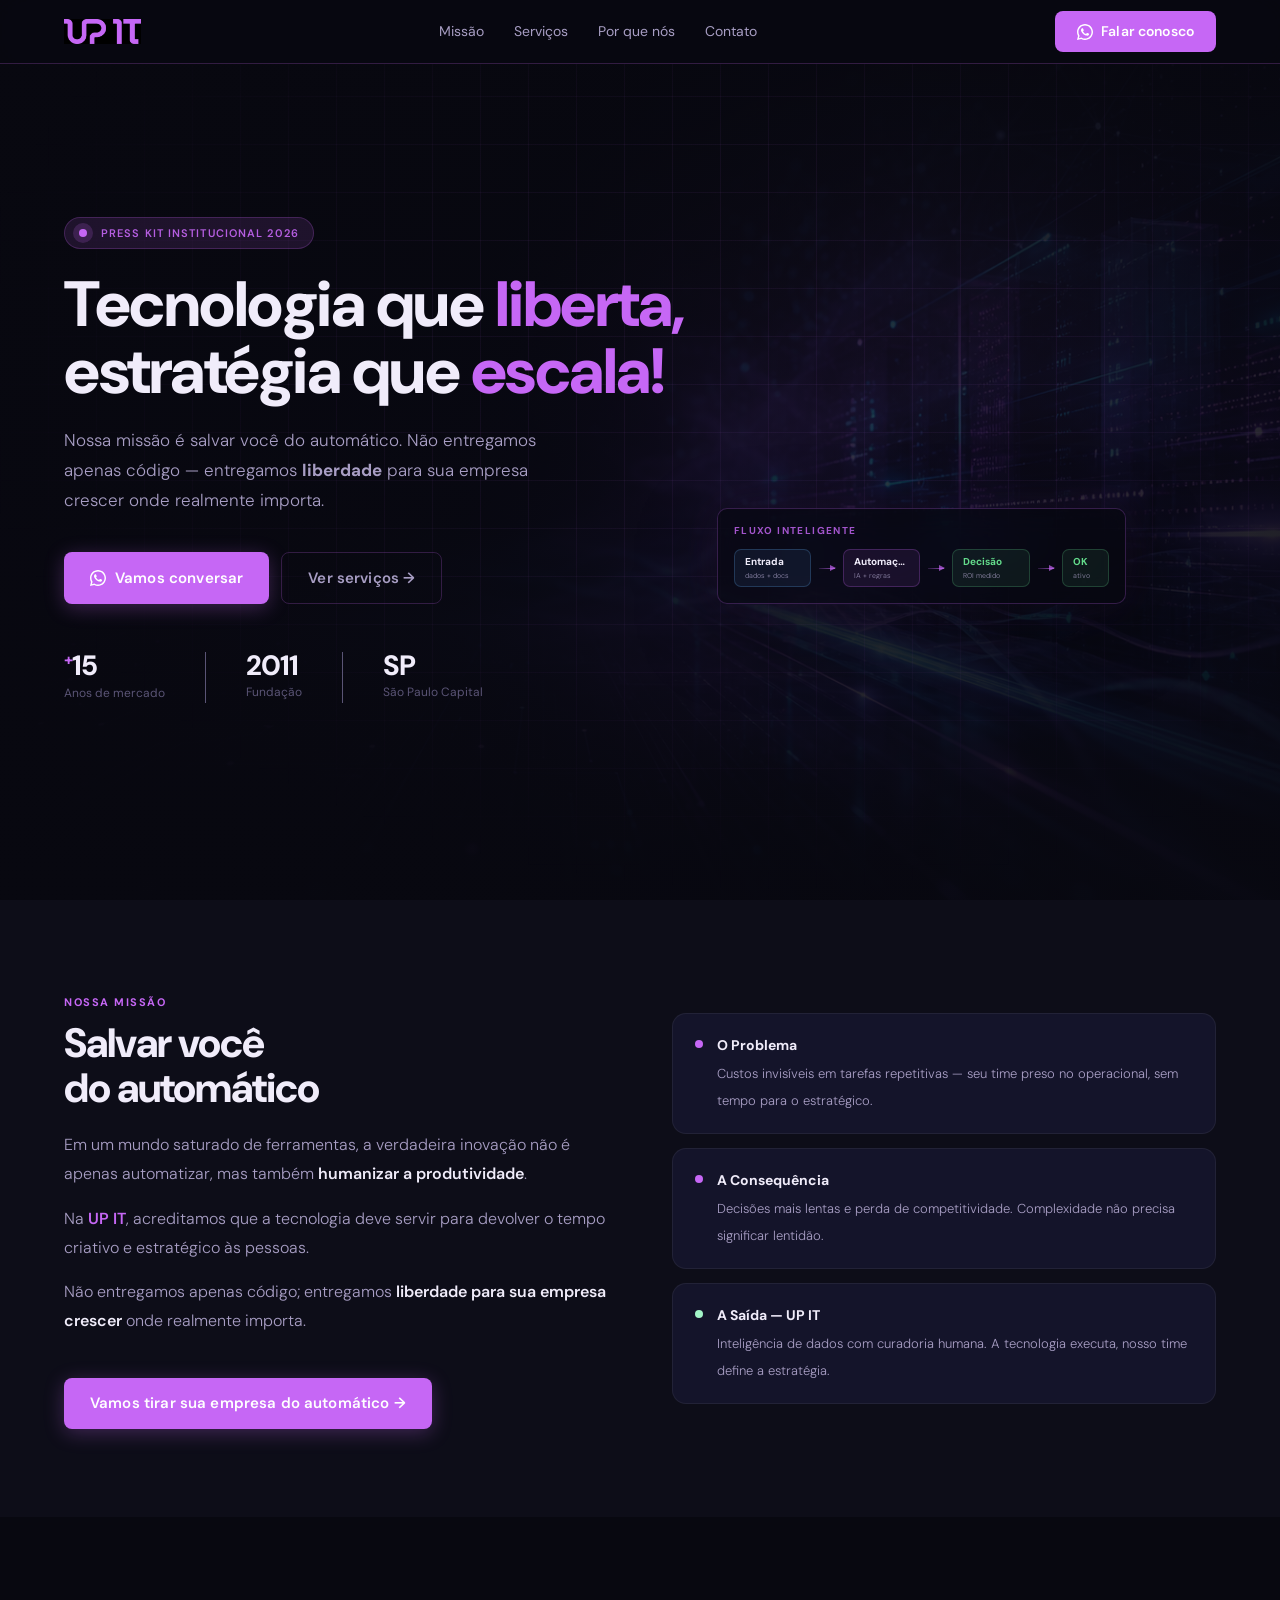
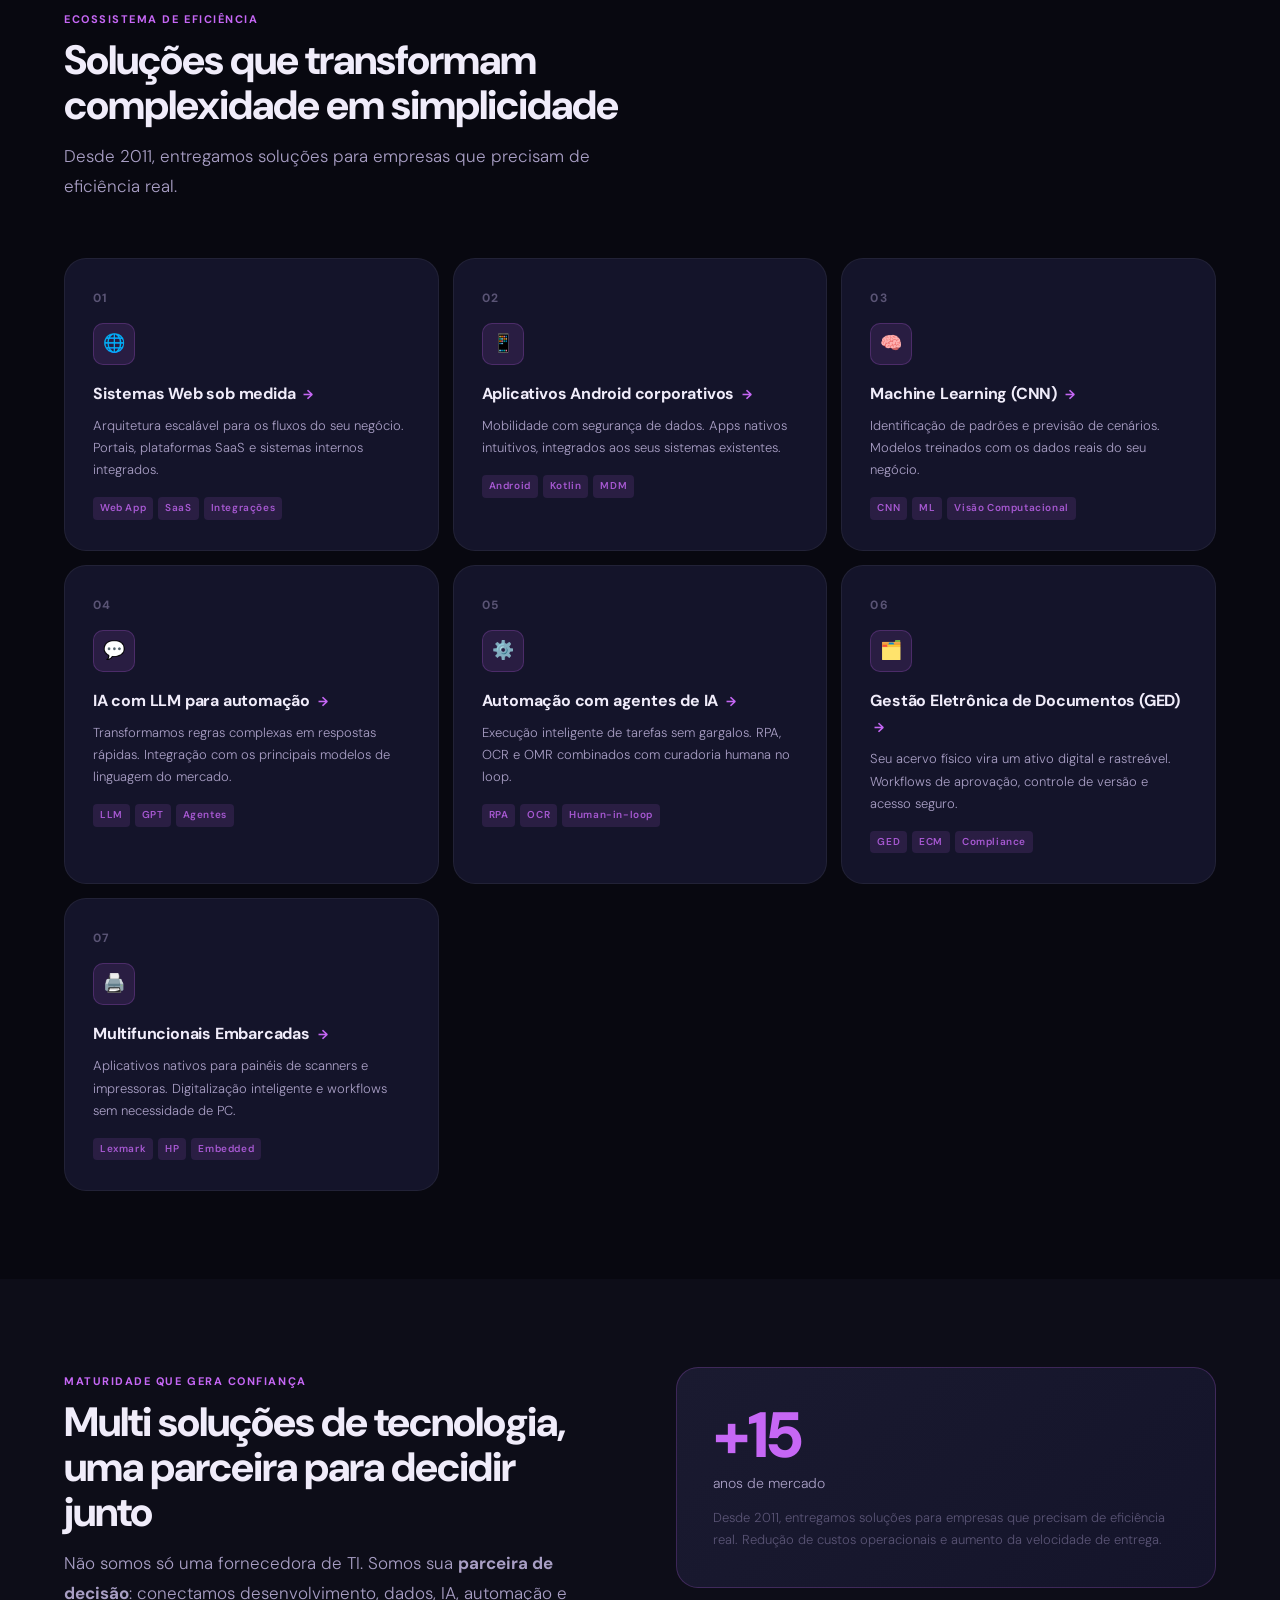
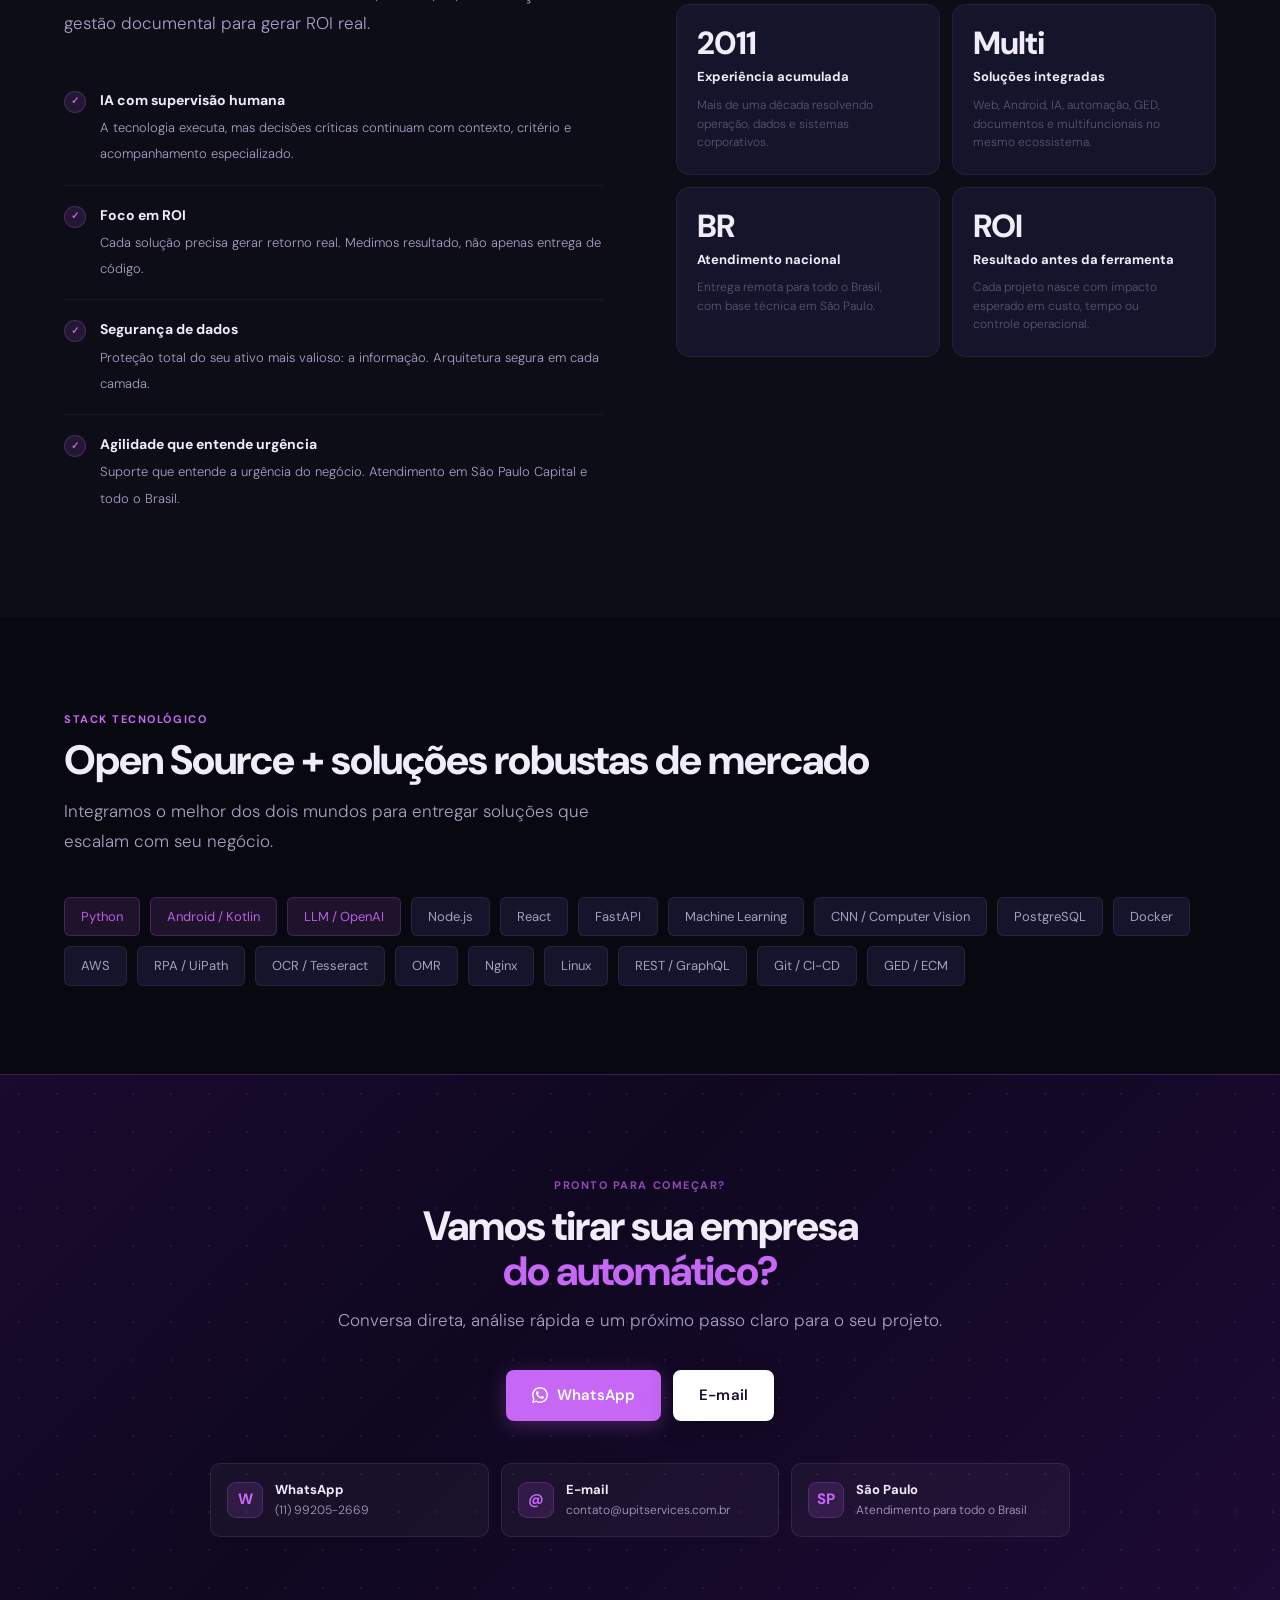
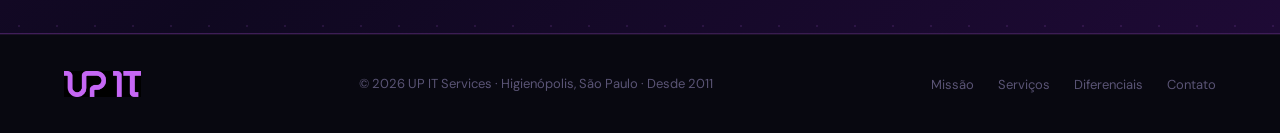
==== commit 7c653558: "feat: enhance hero section with new visual elements and flow panel" ====
--- a/index.html
+++ b/index.html
@@ -327,10 +327,38 @@
   .hero-stats{gap:24px}
 }
 
-/* landing hero visual */
-.hero-visual{position:absolute;right:clamp(10px,4vw,60px);top:50%;transform:translateY(-50%);z-index:1;pointer-events:none;width:420px}
+/* landing hero accent */
+.hero-visual{
+  position:absolute;right:clamp(24px,7vw,116px);bottom:clamp(72px,11vh,128px);
+  top:auto;transform:none;z-index:1;pointer-events:none;width:min(420px,32vw);height:auto;
+}
 @media(max-width:1000px){.hero-visual{display:none}}
-.lp-svg-wrap{filter:drop-shadow(0 0 40px rgba(198,103,245,.15));animation:lpfloat 5s ease-in-out infinite}
+.lp-svg-wrap{display:none}
+.lp-flow-panel{
+  padding:14px 16px 16px;border-radius:10px;
+  background:rgba(8,8,16,.62);border:1px solid rgba(198,103,245,.24);
+  box-shadow:0 24px 80px rgba(0,0,0,.38),0 0 48px rgba(198,103,245,.08);
+  backdrop-filter:blur(18px) saturate(1.2);
+  animation:lpfloat 5s ease-in-out infinite;
+}
+.lp-flow-title{
+  font-size:10px;font-weight:700;letter-spacing:.14em;text-transform:uppercase;
+  color:rgba(198,103,245,.82);margin-bottom:10px;
+}
+.lp-flow-steps{display:grid;grid-template-columns:1fr 16px 1fr 16px 1fr 16px .62fr;gap:8px;align-items:center}
+.lp-flow-step{
+  min-width:0;height:38px;border-radius:7px;padding:0 10px;
+  display:flex;flex-direction:column;justify-content:center;
+  background:rgba(255,255,255,.04);border:1px solid rgba(255,255,255,.08);
+}
+.lp-flow-step strong{font-size:10px;line-height:1;color:var(--t1);white-space:nowrap;overflow:hidden;text-overflow:ellipsis}
+.lp-flow-step span{font-size:7px;line-height:1;color:rgba(168,158,196,.72);margin-top:5px;white-space:nowrap;overflow:hidden;text-overflow:ellipsis}
+.lp-flow-step.info{border-color:rgba(100,180,255,.22);background:rgba(100,180,255,.08)}
+.lp-flow-step.auto{border-color:rgba(198,103,245,.24);background:rgba(198,103,245,.09)}
+.lp-flow-step.ok{border-color:rgba(100,220,140,.22);background:rgba(100,220,140,.08)}
+.lp-flow-step.ok strong{color:#64dc8c}
+.lp-flow-arrow{height:1px;background:linear-gradient(90deg,rgba(198,103,245,.18),rgba(198,103,245,.7));position:relative}
+.lp-flow-arrow::after{content:'';position:absolute;right:-1px;top:-3px;border-left:6px solid rgba(198,103,245,.7);border-top:3.5px solid transparent;border-bottom:3.5px solid transparent}
 @keyframes lpfloat{0%,100%{transform:translateY(0)}50%{transform:translateY(-12px)}}
 
 </style>
@@ -391,6 +419,18 @@
       </div>
     </div>
     <div class="hero-visual" aria-hidden="true">
+      <div class="lp-flow-panel">
+        <div class="lp-flow-title">Fluxo inteligente</div>
+        <div class="lp-flow-steps">
+          <div class="lp-flow-step info"><strong>Entrada</strong><span>dados + docs</span></div>
+          <div class="lp-flow-arrow"></div>
+          <div class="lp-flow-step auto"><strong>Automação</strong><span>IA + regras</span></div>
+          <div class="lp-flow-arrow"></div>
+          <div class="lp-flow-step ok"><strong>Decisão</strong><span>ROI medido</span></div>
+          <div class="lp-flow-arrow"></div>
+          <div class="lp-flow-step ok"><strong>OK</strong><span>ativo</span></div>
+        </div>
+      </div>
       <div class="lp-svg-wrap">
         <svg width="420" height="500" viewBox="0 0 420 500" fill="none" xmlns="http://www.w3.org/2000/svg">
           <defs>
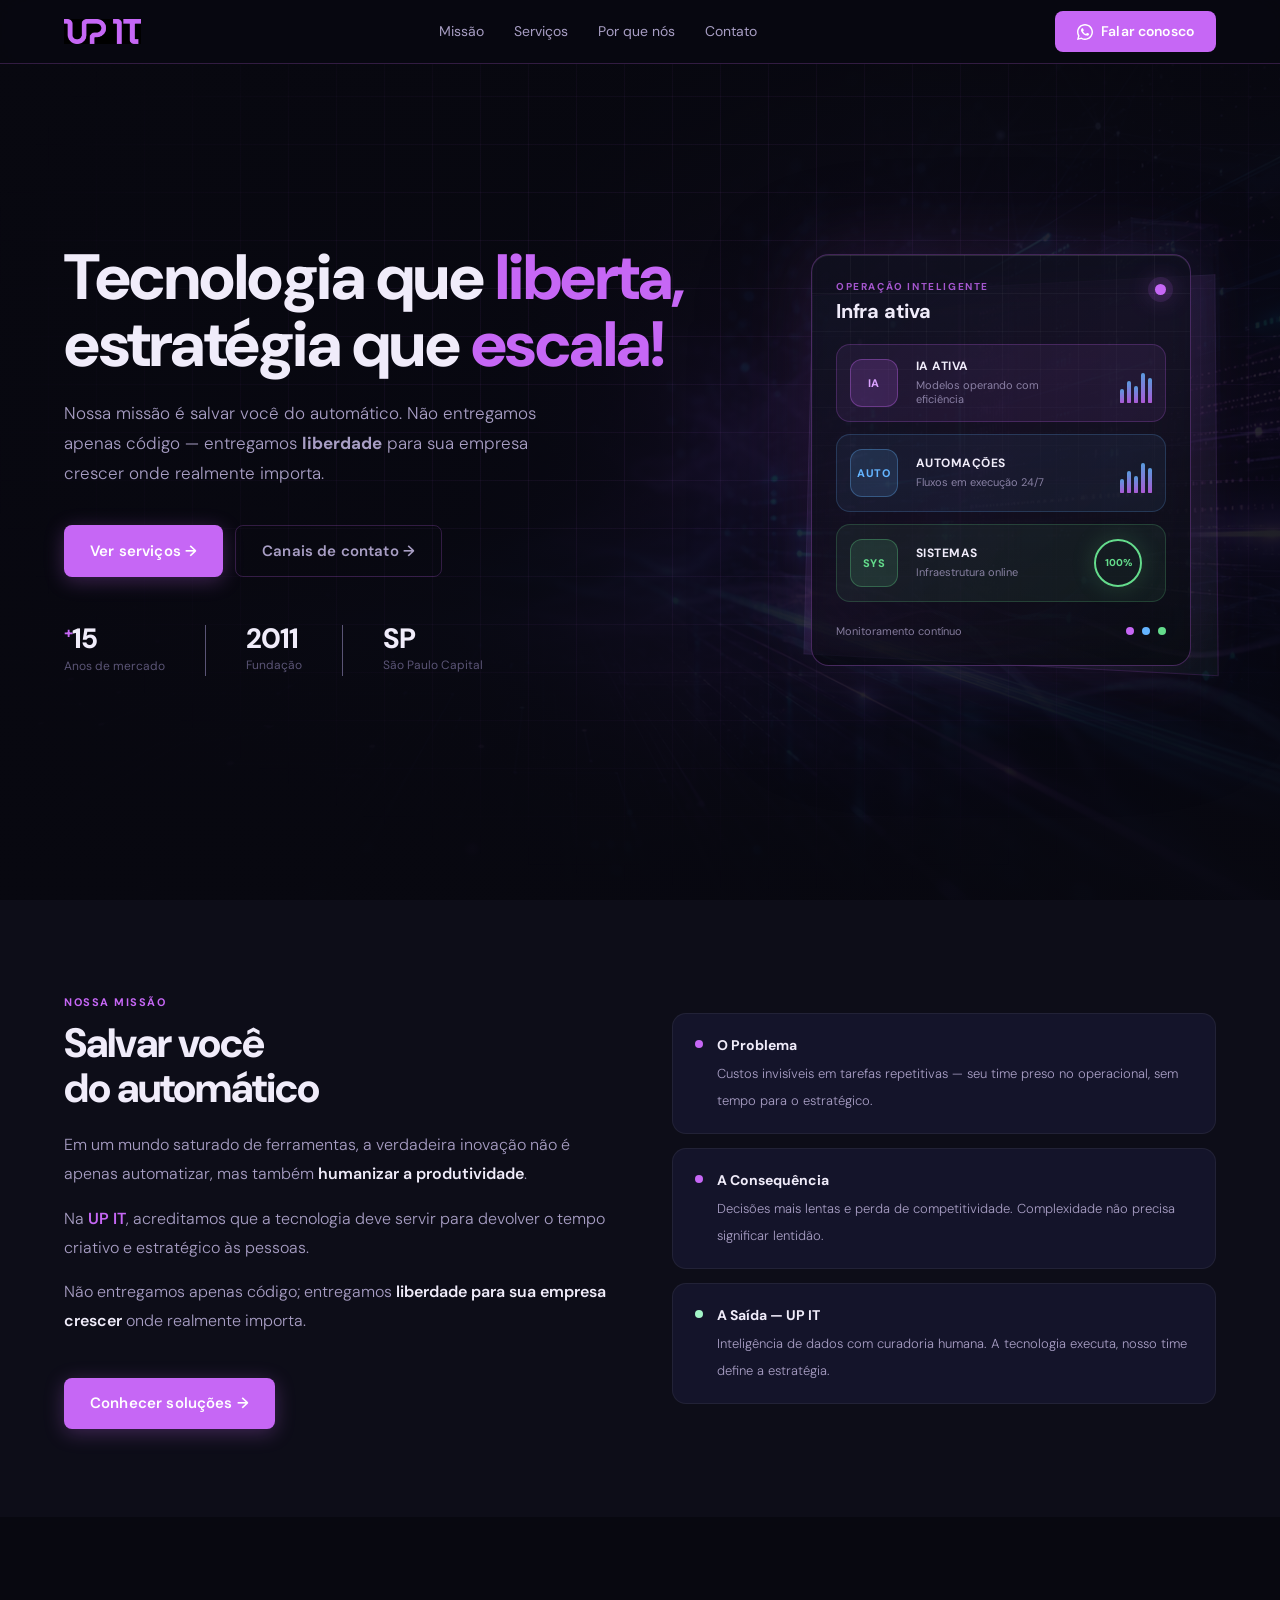
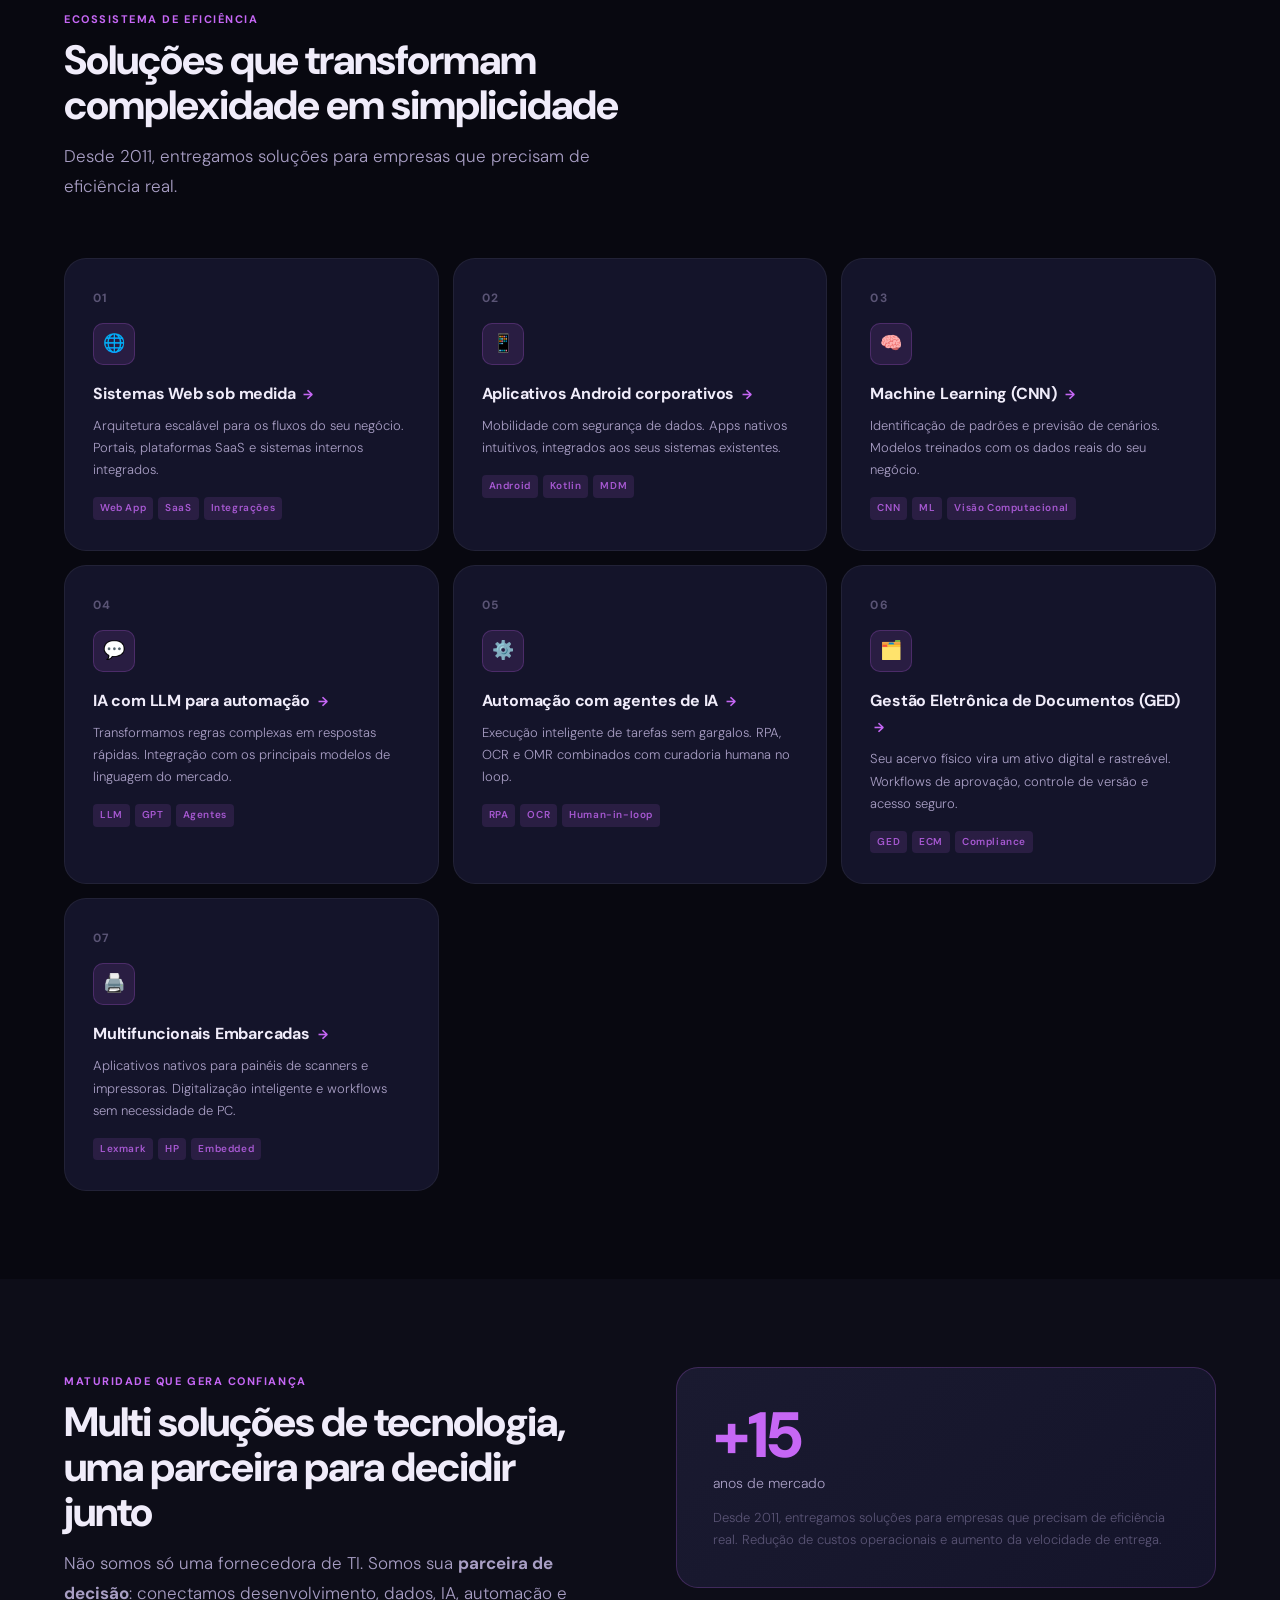
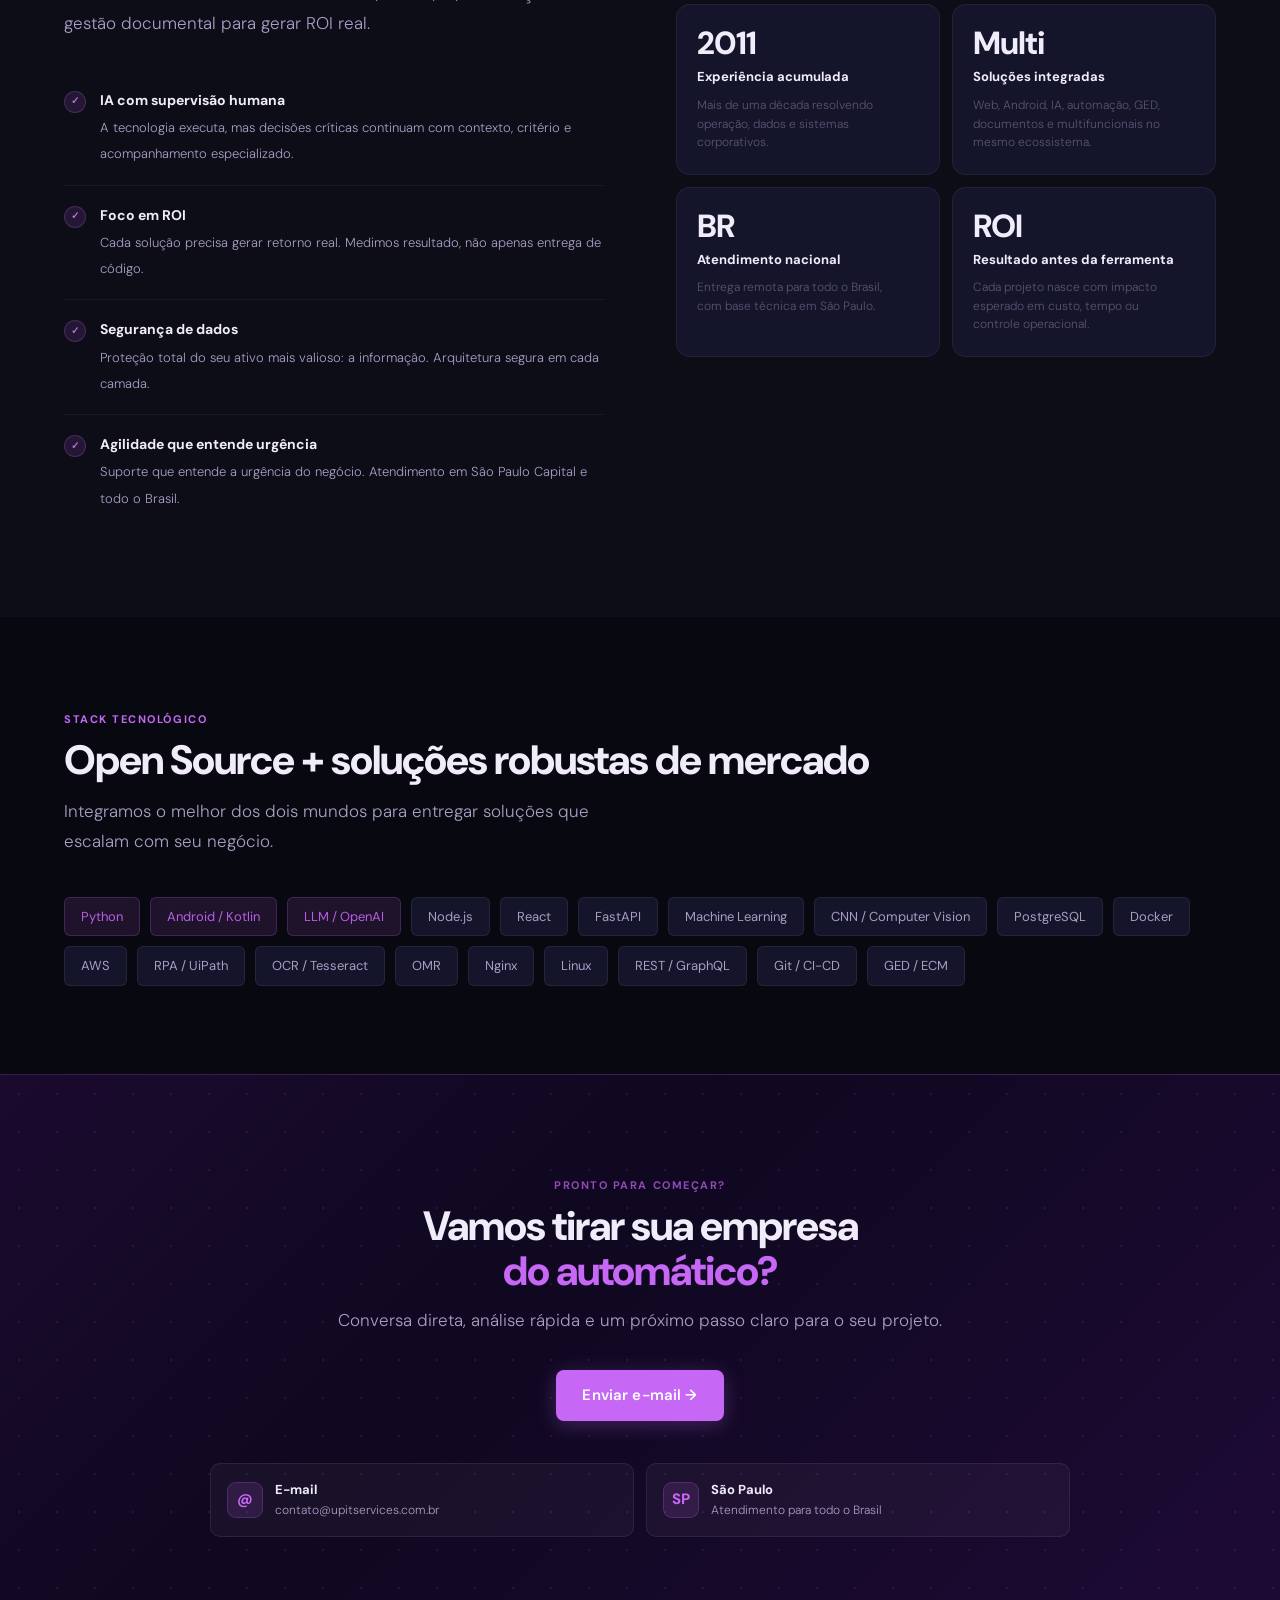
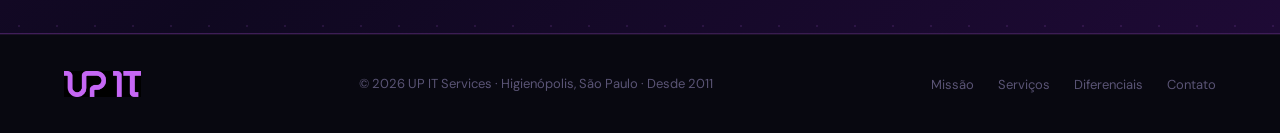
==== commit 734caaee: "Refactor landing page layout and visuals - Updated grid layout in .hero-inner for better responsiven" ====
--- a/index.html
+++ b/index.html
@@ -85,21 +85,9 @@
 }
 .hero-inner{
   position:relative;z-index:1;max-width:1200px;width:100%;margin:0 auto;
-  display:grid;grid-template-columns:1fr 400px;gap:80px;align-items:center;
+  display:grid;grid-template-columns:minmax(0,1fr) 430px;gap:72px;align-items:center;
 }
 @media(max-width:900px){.hero-inner{grid-template-columns:1fr;gap:48px}.hero-visual{display:none}}
-
-.hero-eyebrow{
-  display:inline-flex;align-items:center;gap:8px;
-  border:1px solid var(--pu-border);background:var(--pu-dim);
-  border-radius:100px;padding:5px 14px 5px 8px;
-  margin-bottom:22px;
-  animation:up .7s ease both;
-}
-.eyebrow-dot{width:20px;height:20px;border-radius:50%;background:rgba(198,103,245,.18);display:flex;align-items:center;justify-content:center}
-.eyebrow-dot::after{content:'';width:8px;height:8px;border-radius:50%;background:var(--pu);animation:blink 2.5s infinite}
-@keyframes blink{0%,100%{opacity:1}50%{opacity:.3}}
-.hero-eyebrow span{font-size:11px;font-weight:600;color:rgba(198,103,245,.9);letter-spacing:.1em;text-transform:uppercase}
 
 h1{
   font-size:clamp(36px,5vw,66px);font-weight:800;line-height:1.06;
@@ -136,9 +124,6 @@
 .stat-num{font-size:28px;font-weight:800;color:var(--t1);line-height:1;letter-spacing:-1px}
 .stat-num sup{font-size:16px;color:var(--pu);font-weight:700}
 .stat-lbl{font-size:12px;color:var(--t3);margin-top:3px;font-weight:400}
-
-/* Hero visual cards */
-.hero-visual{position:relative;height:420px}
 
 /* ── SECTIONS ── */
 section{padding:88px clamp(20px,5vw,72px)}
@@ -264,7 +249,7 @@
 .btn-white{background:#fff;color:#1a0a2e;box-shadow:0 4px 24px rgba(0,0,0,.25)}
 .btn-white:hover{background:#f0e8ff;transform:translateY(-2px);box-shadow:0 10px 32px rgba(0,0,0,.3)}
 .contact-points{
-  display:grid;grid-template-columns:repeat(3,1fr);gap:12px;
+  display:grid;grid-template-columns:repeat(2,minmax(0,1fr));gap:12px;
   margin-top:42px;text-align:left;
 }
 .contact-point{
@@ -328,37 +313,33 @@
 }
 
 /* landing hero accent */
-.hero-visual{
-  position:absolute;right:clamp(24px,7vw,116px);bottom:clamp(72px,11vh,128px);
-  top:auto;transform:none;z-index:1;pointer-events:none;width:min(420px,32vw);height:auto;
-}
+.hero-visual{position:relative;z-index:1;pointer-events:none;width:100%;height:480px;display:flex;align-items:center;justify-content:center}
 @media(max-width:1000px){.hero-visual{display:none}}
-.lp-svg-wrap{display:none}
-.lp-flow-panel{
-  padding:14px 16px 16px;border-radius:10px;
-  background:rgba(8,8,16,.62);border:1px solid rgba(198,103,245,.24);
-  box-shadow:0 24px 80px rgba(0,0,0,.38),0 0 48px rgba(198,103,245,.08);
-  backdrop-filter:blur(18px) saturate(1.2);
-  animation:lpfloat 5s ease-in-out infinite;
-}
-.lp-flow-title{
-  font-size:10px;font-weight:700;letter-spacing:.14em;text-transform:uppercase;
-  color:rgba(198,103,245,.82);margin-bottom:10px;
-}
-.lp-flow-steps{display:grid;grid-template-columns:1fr 16px 1fr 16px 1fr 16px .62fr;gap:8px;align-items:center}
-.lp-flow-step{
-  min-width:0;height:38px;border-radius:7px;padding:0 10px;
-  display:flex;flex-direction:column;justify-content:center;
-  background:rgba(255,255,255,.04);border:1px solid rgba(255,255,255,.08);
-}
-.lp-flow-step strong{font-size:10px;line-height:1;color:var(--t1);white-space:nowrap;overflow:hidden;text-overflow:ellipsis}
-.lp-flow-step span{font-size:7px;line-height:1;color:rgba(168,158,196,.72);margin-top:5px;white-space:nowrap;overflow:hidden;text-overflow:ellipsis}
-.lp-flow-step.info{border-color:rgba(100,180,255,.22);background:rgba(100,180,255,.08)}
-.lp-flow-step.auto{border-color:rgba(198,103,245,.24);background:rgba(198,103,245,.09)}
-.lp-flow-step.ok{border-color:rgba(100,220,140,.22);background:rgba(100,220,140,.08)}
-.lp-flow-step.ok strong{color:#64dc8c}
-.lp-flow-arrow{height:1px;background:linear-gradient(90deg,rgba(198,103,245,.18),rgba(198,103,245,.7));position:relative}
-.lp-flow-arrow::after{content:'';position:absolute;right:-1px;top:-3px;border-left:6px solid rgba(198,103,245,.7);border-top:3.5px solid transparent;border-bottom:3.5px solid transparent}
+.lp-console-wrap{position:relative;width:100%;height:480px;display:flex;align-items:center;justify-content:center;animation:lpfloat 5s ease-in-out infinite;filter:drop-shadow(0 28px 56px rgba(0,0,0,.36))}
+.lp-console-wrap::before{content:'';position:absolute;inset:62px 8px 38px;background:linear-gradient(135deg,rgba(100,180,255,.08),rgba(198,103,245,.13) 46%,rgba(100,220,140,.06));border:1px solid rgba(198,103,245,.14);transform:perspective(640px) rotateY(-10deg) rotateX(3deg);opacity:.7}
+.lp-console-panel{position:relative;width:min(100%,380px);padding:24px;border-radius:18px;background:linear-gradient(180deg,rgba(17,17,32,.78),rgba(8,8,16,.68));border:1px solid rgba(198,103,245,.3);box-shadow:0 0 70px rgba(198,103,245,.12),inset 0 1px 0 rgba(255,255,255,.08);backdrop-filter:blur(18px) saturate(1.2);overflow:hidden}
+.lp-console-panel::before{content:'';position:absolute;inset:0;background-image:linear-gradient(rgba(255,255,255,.045) 1px,transparent 1px),linear-gradient(90deg,rgba(255,255,255,.04) 1px,transparent 1px);background-size:38px 38px;mask-image:linear-gradient(180deg,black,transparent 76%);pointer-events:none}
+.lp-console-head,.lp-console-row,.lp-console-foot{position:relative}
+.lp-console-head{display:flex;align-items:flex-start;justify-content:space-between;margin-bottom:18px}
+.lp-console-kicker{display:block;font-size:10px;font-weight:700;letter-spacing:.16em;text-transform:uppercase;color:rgba(198,103,245,.82);margin-bottom:4px}
+.lp-console-head strong{font-size:20px;line-height:1.1;color:var(--t1);letter-spacing:-.2px}
+.lp-live-dot{width:11px;height:11px;border-radius:50%;background:#c667f5;box-shadow:0 0 0 7px rgba(198,103,245,.12),0 0 24px rgba(198,103,245,.8);margin-top:5px}
+.lp-console-row{display:grid;grid-template-columns:52px minmax(0,1fr) 58px;gap:14px;align-items:center;min-height:78px;padding:13px;margin-top:12px;border-radius:14px;background:rgba(255,255,255,.045);border:1px solid rgba(255,255,255,.08)}
+.lp-console-row.ai{background:rgba(198,103,245,.075);border-color:rgba(198,103,245,.22)}
+.lp-console-row.auto{background:rgba(100,180,255,.065);border-color:rgba(100,180,255,.2)}
+.lp-console-row.sys{background:rgba(100,220,140,.065);border-color:rgba(100,220,140,.2)}
+.lp-console-icon{width:48px;height:48px;border-radius:12px;display:flex;align-items:center;justify-content:center;font-size:11px;font-weight:800;letter-spacing:.06em;color:var(--t1);border:1px solid rgba(255,255,255,.12)}
+.ai .lp-console-icon{background:rgba(198,103,245,.16);color:#dba2ff;border-color:rgba(198,103,245,.34)}
+.auto .lp-console-icon{background:rgba(100,180,255,.13);color:#64b4ff;border-color:rgba(100,180,255,.32)}
+.sys .lp-console-icon{background:rgba(100,220,140,.12);color:#64dc8c;border-color:rgba(100,220,140,.3)}
+.lp-console-copy strong{display:block;font-size:12px;line-height:1;color:var(--t1);letter-spacing:.04em;text-transform:uppercase;white-space:nowrap;overflow:hidden;text-overflow:ellipsis}
+.lp-console-copy span{display:block;font-size:11px;line-height:1.25;color:rgba(168,158,196,.78);margin-top:7px}
+.lp-bars{height:40px;display:flex;align-items:flex-end;justify-content:flex-end;gap:3px}
+.lp-bars span{display:block;width:4px;border-radius:6px 6px 2px 2px;background:linear-gradient(180deg,#64b4ff,#c667f5);opacity:.84}
+.lp-bars span:nth-child(1){height:14px}.lp-bars span:nth-child(2){height:22px}.lp-bars span:nth-child(3){height:17px}.lp-bars span:nth-child(4){height:30px}.lp-bars span:nth-child(5){height:25px}
+.lp-meter{width:48px;height:48px;border-radius:50%;display:flex;align-items:center;justify-content:center;border:2px solid #64dc8c;color:#64dc8c;font-size:10px;font-weight:800;box-shadow:0 0 24px rgba(100,220,140,.18)}
+.lp-console-foot{display:flex;align-items:center;justify-content:space-between;margin-top:20px;color:rgba(168,158,196,.76);font-size:11px}
+.lp-console-dots{display:flex;gap:8px}.lp-console-dots span{width:8px;height:8px;border-radius:50%;background:#c667f5}.lp-console-dots span:nth-child(2){background:#64b4ff}.lp-console-dots span:nth-child(3){background:#64dc8c}
 @keyframes lpfloat{0%,100%{transform:translateY(0)}50%{transform:translateY(-12px)}}
 
 </style>
@@ -388,18 +369,11 @@
   <div class="hero-grid"></div>
   <div class="hero-inner">
     <div>
-      <div class="hero-eyebrow">
-        <div class="eyebrow-dot"></div>
-        <span>Press Kit Institucional 2026</span>
-      </div>
       <h1>Tecnologia que <span class="pu">liberta,</span><br>estratégia que <span class="pu">escala!</span></h1>
       <p class="hero-desc">Nossa missão é salvar você do automático. Não entregamos apenas código — entregamos <strong>liberdade</strong> para sua empresa crescer onde realmente importa.</p>
       <div class="hero-actions">
-        <a href="https://wa.me/5511992052669?text=Olá%2C+Up+It!+Quero+saber+mais." class="btn btn-fill" target="_blank" rel="noopener noreferrer">
-          <svg class="ico-wa" viewBox="0 0 24 24"><path d="M17.472 14.382c-.297-.149-1.758-.867-2.03-.967-.273-.099-.471-.148-.67.15-.197.297-.767.966-.94 1.164-.173.199-.347.223-.644.075-.297-.15-1.255-.463-2.39-1.475-.883-.788-1.48-1.761-1.653-2.059-.173-.297-.018-.458.13-.606.134-.133.298-.347.446-.52.149-.174.198-.298.298-.497.099-.198.05-.371-.025-.52-.075-.149-.669-1.612-.916-2.207-.242-.579-.487-.5-.669-.51-.173-.008-.371-.01-.57-.01-.198 0-.52.074-.792.372-.272.297-1.04 1.016-1.04 2.479 0 1.462 1.065 2.875 1.213 3.074.149.198 2.096 3.2 5.077 4.487.709.306 1.262.489 1.694.625.712.227 1.36.195 1.871.118.571-.085 1.758-.719 2.006-1.413.248-.694.248-1.289.173-1.413-.074-.124-.272-.198-.57-.347zM12 0C5.373 0 0 5.373 0 12c0 2.117.554 4.103 1.523 5.83L0 24l6.335-1.661A11.945 11.945 0 0012 24c6.627 0 12-5.373 12-12S18.627 0 12 0zm0 21.818a9.797 9.797 0 01-5.001-1.374l-.358-.213-3.761.986 1.003-3.669-.234-.377A9.795 9.795 0 012.182 12C2.182 6.59 6.59 2.182 12 2.182S21.818 6.59 21.818 12 17.41 21.818 12 21.818z"/></svg>
-          Vamos conversar
-        </a>
-        <a href="#servicos" class="btn btn-ghost">Ver serviços →</a>
+        <a href="#servicos" class="btn btn-fill">Ver serviços →</a>
+        <a href="#contato" class="btn btn-ghost">Canais de contato →</a>
       </div>
       <div class="hero-stats">
         <div>
@@ -419,189 +393,35 @@
       </div>
     </div>
     <div class="hero-visual" aria-hidden="true">
-      <div class="lp-flow-panel">
-        <div class="lp-flow-title">Fluxo inteligente</div>
-        <div class="lp-flow-steps">
-          <div class="lp-flow-step info"><strong>Entrada</strong><span>dados + docs</span></div>
-          <div class="lp-flow-arrow"></div>
-          <div class="lp-flow-step auto"><strong>Automação</strong><span>IA + regras</span></div>
-          <div class="lp-flow-arrow"></div>
-          <div class="lp-flow-step ok"><strong>Decisão</strong><span>ROI medido</span></div>
-          <div class="lp-flow-arrow"></div>
-          <div class="lp-flow-step ok"><strong>OK</strong><span>ativo</span></div>
-        </div>
-      </div>
-      <div class="lp-svg-wrap">
-        <svg width="420" height="500" viewBox="0 0 420 500" fill="none" xmlns="http://www.w3.org/2000/svg">
-          <defs>
-            <filter id="lpglow"><feGaussianBlur stdDeviation="3" result="b"/><feMerge><feMergeNode in="b"/><feMergeNode in="SourceGraphic"/></feMerge></filter>
-            <filter id="lglow2"><feGaussianBlur stdDeviation="6" result="b"/><feMergeNode in="b"/></filter>
-            <marker id="lparrow" markerWidth="5" markerHeight="5" refX="4" refY="2.5" orient="auto">
-              <path d="M0,0 L5,2.5 L0,5 Z" fill="rgba(198,103,245,0.45)"/>
-            </marker>
-            <marker id="lparrow-g" markerWidth="5" markerHeight="5" refX="4" refY="2.5" orient="auto">
-              <path d="M0,0 L5,2.5 L0,5 Z" fill="rgba(100,220,140,0.5)"/>
-            </marker>
-          </defs>
-
-          <!-- ── BACKGROUND GRID ── -->
-          <rect width="420" height="500" fill="rgba(8,8,16,0.0)"/>
-          <line x1="0" y1="0" x2="0" y2="500" stroke="rgba(198,103,245,0.04)" stroke-width="1"/>
-          <line x1="60" y1="0" x2="60" y2="500" stroke="rgba(198,103,245,0.04)" stroke-width="1"/>
-          <line x1="120" y1="0" x2="120" y2="500" stroke="rgba(198,103,245,0.04)" stroke-width="1"/>
-          <line x1="180" y1="0" x2="180" y2="500" stroke="rgba(198,103,245,0.04)" stroke-width="1"/>
-          <line x1="240" y1="0" x2="240" y2="500" stroke="rgba(198,103,245,0.04)" stroke-width="1"/>
-          <line x1="300" y1="0" x2="300" y2="500" stroke="rgba(198,103,245,0.04)" stroke-width="1"/>
-          <line x1="360" y1="0" x2="360" y2="500" stroke="rgba(198,103,245,0.04)" stroke-width="1"/>
-          <line x1="0" y1="60" x2="420" y2="60" stroke="rgba(198,103,245,0.04)" stroke-width="1"/>
-          <line x1="0" y1="120" x2="420" y2="120" stroke="rgba(198,103,245,0.04)" stroke-width="1"/>
-          <line x1="0" y1="180" x2="420" y2="180" stroke="rgba(198,103,245,0.04)" stroke-width="1"/>
-          <line x1="0" y1="240" x2="420" y2="240" stroke="rgba(198,103,245,0.04)" stroke-width="1"/>
-          <line x1="0" y1="300" x2="420" y2="300" stroke="rgba(198,103,245,0.04)" stroke-width="1"/>
-          <line x1="0" y1="360" x2="420" y2="360" stroke="rgba(198,103,245,0.04)" stroke-width="1"/>
-          <line x1="0" y1="420" x2="420" y2="420" stroke="rgba(198,103,245,0.04)" stroke-width="1"/>
-
-          <!-- ── CENTRAL NODE — UP IT ── -->
-          <circle cx="210" cy="210" r="52" fill="rgba(198,103,245,0.05)" stroke="rgba(198,103,245,0.2)" stroke-width="1"/>
-          <circle cx="210" cy="210" r="52" fill="none" stroke="rgba(198,103,245,0.4)" stroke-width="1" opacity="0">
-            <animate attributeName="r" values="52;68;52" dur="3.5s" repeatCount="indefinite"/>
-            <animate attributeName="opacity" values="0.5;0;0.5" dur="3.5s" repeatCount="indefinite"/>
-          </circle>
-          <circle cx="210" cy="210" r="36" fill="rgba(198,103,245,0.1)" stroke="rgba(198,103,245,0.4)" stroke-width="1.5" filter="url(#lpglow)"/>
-          <circle cx="210" cy="210" r="22" fill="rgba(198,103,245,0.18)" stroke="rgba(198,103,245,0.6)" stroke-width="1.5"/>
-          <text x="210" y="205" font-size="11" fill="#f0ecfa" font-family="DM Sans,sans-serif" font-weight="800" text-anchor="middle">UP</text>
-          <text x="210" y="219" font-size="11" fill="#c667f5" font-family="DM Sans,sans-serif" font-weight="800" text-anchor="middle">IT</text>
-
-          <!-- ── SERVICE NODES ── -->
-          <!-- Web (top) -->
-          <circle cx="210" cy="72" r="30" fill="rgba(100,180,255,0.08)" stroke="rgba(100,180,255,0.3)" stroke-width="1.5"/>
-          <circle cx="210" cy="72" r="30" fill="none" stroke="rgba(100,180,255,0.5)" stroke-width="1" opacity="0">
-            <animate attributeName="r" values="30;38;30" dur="2.4s" repeatCount="indefinite"/>
-            <animate attributeName="opacity" values="0.5;0;0.5" dur="2.4s" repeatCount="indefinite"/>
-          </circle>
-          <circle cx="210" cy="72" r="18" fill="rgba(100,180,255,0.12)" stroke="rgba(100,180,255,0.5)" stroke-width="1"/>
-          <text x="210" y="68" font-size="9" fill="#64b4ff" font-family="DM Sans,sans-serif" font-weight="700" text-anchor="middle">🌐</text>
-          <text x="210" y="79" font-size="7.5" fill="#64b4ff" font-family="DM Sans,sans-serif" font-weight="600" text-anchor="middle">Web</text>
-          <!-- CNN (top-right) -->
-          <circle cx="342" cy="116" r="30" fill="rgba(198,103,245,0.08)" stroke="rgba(198,103,245,0.3)" stroke-width="1.5"/>
-          <circle cx="342" cy="116" r="30" fill="none" stroke="rgba(198,103,245,0.5)" stroke-width="1" opacity="0">
-            <animate attributeName="r" values="30;38;30" dur="2.9s" begin="0.5s" repeatCount="indefinite"/>
-            <animate attributeName="opacity" values="0.5;0;0.5" dur="2.9s" begin="0.5s" repeatCount="indefinite"/>
-          </circle>
-          <circle cx="342" cy="116" r="18" fill="rgba(198,103,245,0.12)" stroke="rgba(198,103,245,0.5)" stroke-width="1"/>
-          <text x="342" y="112" font-size="9" fill="#c667f5" font-family="DM Sans,sans-serif" font-weight="700" text-anchor="middle">🧠</text>
-          <text x="342" y="123" font-size="7.5" fill="#c667f5" font-family="DM Sans,sans-serif" font-weight="600" text-anchor="middle">CNN</text>
-          <!-- Android (right) -->
-          <circle cx="380" cy="230" r="30" fill="rgba(100,220,140,0.07)" stroke="rgba(100,220,140,0.28)" stroke-width="1.5"/>
-          <circle cx="380" cy="230" r="30" fill="none" stroke="rgba(100,220,140,0.4)" stroke-width="1" opacity="0">
-            <animate attributeName="r" values="30;38;30" dur="2.2s" begin="1s" repeatCount="indefinite"/>
-            <animate attributeName="opacity" values="0.5;0;0.5" dur="2.2s" begin="1s" repeatCount="indefinite"/>
-          </circle>
-          <circle cx="380" cy="230" r="18" fill="rgba(100,220,140,0.1)" stroke="rgba(100,220,140,0.4)" stroke-width="1"/>
-          <text x="380" y="226" font-size="9" fill="#64dc8c" font-family="DM Sans,sans-serif" font-weight="700" text-anchor="middle">📱</text>
-          <text x="380" y="237" font-size="7.5" fill="#64dc8c" font-family="DM Sans,sans-serif" font-weight="600" text-anchor="middle">Android</text>
-          <!-- GED (bottom-right) -->
-          <circle cx="330" cy="335" r="30" fill="rgba(240,180,60,0.07)" stroke="rgba(240,180,60,0.25)" stroke-width="1.5"/>
-          <circle cx="330" cy="335" r="30" fill="none" stroke="rgba(240,180,60,0.4)" stroke-width="1" opacity="0">
-            <animate attributeName="r" values="30;38;30" dur="3.1s" begin="1.5s" repeatCount="indefinite"/>
-            <animate attributeName="opacity" values="0.5;0;0.5" dur="3.1s" begin="1.5s" repeatCount="indefinite"/>
-          </circle>
-          <circle cx="330" cy="335" r="18" fill="rgba(240,180,60,0.1)" stroke="rgba(240,180,60,0.4)" stroke-width="1"/>
-          <text x="330" y="331" font-size="9" fill="#f0b43c" font-family="DM Sans,sans-serif" font-weight="700" text-anchor="middle">🗂️</text>
-          <text x="330" y="342" font-size="7.5" fill="#f0b43c" font-family="DM Sans,sans-serif" font-weight="600" text-anchor="middle">GED</text>
-          <!-- Agentes (bottom-left) -->
-          <circle cx="88" cy="335" r="30" fill="rgba(200,120,240,0.07)" stroke="rgba(200,120,240,0.25)" stroke-width="1.5"/>
-          <circle cx="88" cy="335" r="30" fill="none" stroke="rgba(200,120,240,0.4)" stroke-width="1" opacity="0">
-            <animate attributeName="r" values="30;38;30" dur="2.7s" begin="2s" repeatCount="indefinite"/>
-            <animate attributeName="opacity" values="0.5;0;0.5" dur="2.7s" begin="2s" repeatCount="indefinite"/>
-          </circle>
-          <circle cx="88" cy="335" r="18" fill="rgba(200,120,240,0.1)" stroke="rgba(200,120,240,0.4)" stroke-width="1"/>
-          <text x="88" y="331" font-size="9" fill="rgba(200,120,240,0.9)" font-family="DM Sans,sans-serif" font-weight="700" text-anchor="middle">🤖</text>
-          <text x="88" y="342" font-size="7.5" fill="rgba(200,120,240,0.9)" font-family="DM Sans,sans-serif" font-weight="600" text-anchor="middle">Agentes</text>
-          <!-- LLM (left) -->
-          <circle cx="42" cy="230" r="30" fill="rgba(240,100,100,0.07)" stroke="rgba(240,100,100,0.25)" stroke-width="1.5"/>
-          <circle cx="42" cy="230" r="30" fill="none" stroke="rgba(240,130,130,0.4)" stroke-width="1" opacity="0">
-            <animate attributeName="r" values="30;38;30" dur="2.5s" begin="0.8s" repeatCount="indefinite"/>
-            <animate attributeName="opacity" values="0.5;0;0.5" dur="2.5s" begin="0.8s" repeatCount="indefinite"/>
-          </circle>
-          <circle cx="42" cy="230" r="18" fill="rgba(240,100,100,0.1)" stroke="rgba(240,130,130,0.4)" stroke-width="1"/>
-          <text x="42" y="226" font-size="9" fill="rgba(240,140,140,0.9)" font-family="DM Sans,sans-serif" font-weight="700" text-anchor="middle">💬</text>
-          <text x="42" y="237" font-size="7.5" fill="rgba(240,140,140,0.9)" font-family="DM Sans,sans-serif" font-weight="600" text-anchor="middle">LLM</text>
-          <!-- top-left: CNN/ML -->
-          <circle cx="78" cy="116" r="30" fill="rgba(100,200,200,0.07)" stroke="rgba(100,200,200,0.25)" stroke-width="1.5"/>
-          <circle cx="78" cy="116" r="30" fill="none" stroke="rgba(100,200,200,0.4)" stroke-width="1" opacity="0">
-            <animate attributeName="r" values="30;38;30" dur="3.3s" begin="1.2s" repeatCount="indefinite"/>
-            <animate attributeName="opacity" values="0.5;0;0.5" dur="3.3s" begin="1.2s" repeatCount="indefinite"/>
-          </circle>
-          <circle cx="78" cy="116" r="18" fill="rgba(100,200,200,0.1)" stroke="rgba(100,200,200,0.4)" stroke-width="1"/>
-          <text x="78" y="112" font-size="9" fill="rgba(100,210,210,0.9)" font-family="DM Sans,sans-serif" font-weight="700" text-anchor="middle">⚙️</text>
-          <text x="78" y="123" font-size="7.5" fill="rgba(100,210,210,0.9)" font-family="DM Sans,sans-serif" font-weight="600" text-anchor="middle">RPA/OCR</text>
-          <!-- Multifuncionais (bottom center) -->
-          <circle cx="210" cy="360" r="30" fill="rgba(198,103,245,0.07)" stroke="rgba(198,103,245,0.25)" stroke-width="1.5"/>
-          <circle cx="210" cy="360" r="30" fill="none" stroke="rgba(198,103,245,0.4)" stroke-width="1" opacity="0">
-            <animate attributeName="r" values="30;38;30" dur="2.6s" begin="1.8s" repeatCount="indefinite"/>
-            <animate attributeName="opacity" values="0.5;0;0.5" dur="2.6s" begin="1.8s" repeatCount="indefinite"/>
-          </circle>
-          <circle cx="210" cy="360" r="18" fill="rgba(198,103,245,0.1)" stroke="rgba(198,103,245,0.4)" stroke-width="1"/>
-          <text x="210" y="356" font-size="9" fill="#c667f5" font-family="DM Sans,sans-serif" font-weight="700" text-anchor="middle">🖨️</text>
-          <text x="210" y="367" font-size="7.5" fill="#c667f5" font-family="DM Sans,sans-serif" font-weight="600" text-anchor="middle">MFP</text>
-
-          <!-- ── CONNECTIONS com partículas ── -->
-          <!-- center → web -->
-          <line x1="210" y1="158" x2="210" y2="102" stroke="rgba(100,180,255,0.2)" stroke-width="1.2" marker-end="url(#lparrow)"/>
-          <circle r="2.5" fill="#64b4ff" opacity="0.9"><animateMotion path="M210,158 L210,102" dur="1.8s" repeatCount="indefinite"/></circle>
-          <!-- center → cnn -->
-          <line x1="247" y1="182" x2="318" y2="132" stroke="rgba(198,103,245,0.2)" stroke-width="1.2" marker-end="url(#lparrow)"/>
-          <circle r="2.5" fill="#c667f5" opacity="0.9"><animateMotion path="M247,182 L318,132" dur="2.1s" begin="0.4s" repeatCount="indefinite"/></circle>
-          <!-- center → android -->
-          <line x1="262" y1="218" x2="350" y2="228" stroke="rgba(100,220,140,0.2)" stroke-width="1.2" marker-end="url(#lparrow-g)"/>
-          <circle r="2.5" fill="#64dc8c" opacity="0.9"><animateMotion path="M262,218 L350,228" dur="1.9s" begin="0.8s" repeatCount="indefinite"/></circle>
-          <!-- center → ged -->
-          <line x1="248" y1="244" x2="312" y2="318" stroke="rgba(240,180,60,0.2)" stroke-width="1.2" marker-end="url(#lparrow)"/>
-          <circle r="2.5" fill="#f0b43c" opacity="0.9"><animateMotion path="M248,244 L312,318" dur="2.3s" begin="1.2s" repeatCount="indefinite"/></circle>
-          <!-- center → mfp -->
-          <line x1="210" y1="262" x2="210" y2="330" stroke="rgba(198,103,245,0.2)" stroke-width="1.2" marker-end="url(#lparrow)"/>
-          <circle r="2.5" fill="#c667f5" opacity="0.9"><animateMotion path="M210,262 L210,330" dur="2s" begin="0.2s" repeatCount="indefinite"/></circle>
-          <!-- center → agentes -->
-          <line x1="172" y1="244" x2="108" y2="318" stroke="rgba(200,120,240,0.2)" stroke-width="1.2" marker-end="url(#lparrow)"/>
-          <circle r="2.5" fill="rgba(200,120,240,0.9)"><animateMotion path="M172,244 L108,318" dur="2s" begin="1.6s" repeatCount="indefinite"/></circle>
-          <!-- center → llm -->
-          <line x1="158" y1="218" x2="72" y2="228" stroke="rgba(240,130,130,0.2)" stroke-width="1.2" marker-end="url(#lparrow)"/>
-          <circle r="2.5" fill="rgba(240,140,140,0.9)"><animateMotion path="M158,218 L72,228" dur="1.7s" begin="2s" repeatCount="indefinite"/></circle>
-          <!-- center → rpa -->
-          <line x1="172" y1="178" x2="100" y2="134" stroke="rgba(100,200,200,0.2)" stroke-width="1.2" marker-end="url(#lparrow)"/>
-          <circle r="2.5" fill="rgba(100,210,210,0.9)"><animateMotion path="M172,178 L100,134" dur="2.2s" begin="0.6s" repeatCount="indefinite"/></circle>
-
-          <!-- ── FLOW CARD (bottom) ── -->
-          <rect x="10" y="390" width="400" height="98" rx="12" fill="rgba(10,10,22,0.95)" stroke="rgba(198,103,245,0.2)" stroke-width="1"/>
-          <text x="26" y="410" font-size="9" fill="rgba(198,103,245,0.6)" font-family="DM Sans,sans-serif" font-weight="700" letter-spacing="1">FLUXO INTELIGENTE · OPERAÇÃO AO VIVO</text>
-
-          <rect x="26" y="422" width="82" height="34" rx="7" fill="rgba(100,180,255,0.06)" stroke="rgba(100,180,255,0.16)" stroke-width="1"/>
-          <circle cx="40" cy="439" r="4" fill="#64b4ff"/>
-          <text x="68" y="436" font-size="10" fill="#f0ecfa" font-family="DM Sans,sans-serif" font-weight="800" text-anchor="middle">Entrada</text>
-          <text x="68" y="448" font-size="7" fill="rgba(100,180,255,0.55)" font-family="DM Sans,sans-serif" text-anchor="middle">dados + docs</text>
-
-          <line x1="112" y1="439" x2="136" y2="439" stroke="rgba(198,103,245,0.35)" stroke-width="1.2" marker-end="url(#lparrow)"/>
-
-          <rect x="140" y="422" width="82" height="34" rx="7" fill="rgba(198,103,245,0.07)" stroke="rgba(198,103,245,0.18)" stroke-width="1"/>
-          <circle cx="154" cy="439" r="4" fill="#c667f5"><animate attributeName="opacity" values="1;0.35;1" dur="1.7s" repeatCount="indefinite"/></circle>
-          <text x="182" y="436" font-size="10" fill="#f0ecfa" font-family="DM Sans,sans-serif" font-weight="800" text-anchor="middle">Automação</text>
-          <text x="182" y="448" font-size="7" fill="rgba(198,103,245,0.55)" font-family="DM Sans,sans-serif" text-anchor="middle">IA + regras</text>
-
-          <line x1="226" y1="439" x2="250" y2="439" stroke="rgba(100,220,140,0.35)" stroke-width="1.2" marker-end="url(#lparrow-g)"/>
-
-          <rect x="254" y="422" width="82" height="34" rx="7" fill="rgba(100,220,140,0.06)" stroke="rgba(100,220,140,0.16)" stroke-width="1"/>
-          <circle cx="268" cy="439" r="4" fill="#64dc8c"/>
-          <text x="296" y="436" font-size="10" fill="#f0ecfa" font-family="DM Sans,sans-serif" font-weight="800" text-anchor="middle">Decisão</text>
-          <text x="296" y="448" font-size="7" fill="rgba(100,220,140,0.55)" font-family="DM Sans,sans-serif" text-anchor="middle">ROI medido</text>
-
-          <rect x="346" y="422" width="48" height="34" rx="7" fill="rgba(100,220,140,0.06)" stroke="rgba(100,220,140,0.16)" stroke-width="1"/>
-          <text x="370" y="436" font-size="10" fill="#64dc8c" font-family="DM Sans,sans-serif" font-weight="800" text-anchor="middle">OK</text>
-          <text x="370" y="448" font-size="7" fill="rgba(100,220,140,0.55)" font-family="DM Sans,sans-serif" text-anchor="middle">ativo</text>
-
-          <!-- glow base -->
-          <ellipse cx="210" cy="490" rx="140" ry="22" fill="rgba(198,103,245,0.1)"/>
-        </svg>
+      <div class="lp-console-wrap">
+        <div class="lp-console-panel">
+          <div class="lp-console-head">
+            <div>
+              <span class="lp-console-kicker">Operação inteligente</span>
+              <strong>Infra ativa</strong>
+            </div>
+            <span class="lp-live-dot"></span>
+          </div>
+          <div class="lp-console-row ai">
+            <div class="lp-console-icon">IA</div>
+            <div class="lp-console-copy"><strong>IA ativa</strong><span>Modelos operando com eficiência</span></div>
+            <div class="lp-bars"><span></span><span></span><span></span><span></span><span></span></div>
+          </div>
+          <div class="lp-console-row auto">
+            <div class="lp-console-icon">AUTO</div>
+            <div class="lp-console-copy"><strong>Automações</strong><span>Fluxos em execução 24/7</span></div>
+            <div class="lp-bars"><span></span><span></span><span></span><span></span><span></span></div>
+          </div>
+          <div class="lp-console-row sys">
+            <div class="lp-console-icon">SYS</div>
+            <div class="lp-console-copy"><strong>Sistemas</strong><span>Infraestrutura online</span></div>
+            <div class="lp-meter">100%</div>
+          </div>
+          <div class="lp-console-foot">
+            <span>Monitoramento contínuo</span>
+            <div class="lp-console-dots"><span></span><span></span><span></span></div>
+          </div>
+        </div>
       </div>
     </div>
     </div>
@@ -618,7 +438,7 @@
         <p>Na <strong class="pu">UP IT</strong>, acreditamos que a tecnologia deve servir para devolver o tempo criativo e estratégico às pessoas.</p>
         <p>Não entregamos apenas código; entregamos <strong>liberdade para sua empresa crescer</strong> onde realmente importa.</p>
         <br>
-        <a href="https://wa.me/5511992052669" class="btn btn-fill" target="_blank" rel="noopener noreferrer">Vamos tirar sua empresa do automático →</a>
+        <a href="#servicos" class="btn btn-fill">Conhecer soluções →</a>
       </div>
       <div class="mission-cards reveal" style="transition-delay:.1s">
         <div class="mcard">
@@ -792,17 +612,9 @@
     <h2>Vamos tirar sua empresa<br><span class="pu">do automático?</span></h2>
     <p>Conversa direta, análise rápida e um próximo passo claro para o seu projeto.</p>
     <div class="cta-actions">
-      <a href="https://wa.me/5511992052669?text=Olá%2C+Up+It!+Quero+saber+mais." class="btn btn-fill" target="_blank" rel="noopener noreferrer">
-        <svg class="ico-wa" viewBox="0 0 24 24"><path d="M17.472 14.382c-.297-.149-1.758-.867-2.03-.967-.273-.099-.471-.148-.67.15-.197.297-.767.966-.94 1.164-.173.199-.347.223-.644.075-.297-.15-1.255-.463-2.39-1.475-.883-.788-1.48-1.761-1.653-2.059-.173-.297-.018-.458.13-.606.134-.133.298-.347.446-.52.149-.174.198-.298.298-.497.099-.198.05-.371-.025-.52-.075-.149-.669-1.612-.916-2.207-.242-.579-.487-.5-.669-.51-.173-.008-.371-.01-.57-.01-.198 0-.52.074-.792.372-.272.297-1.04 1.016-1.04 2.479 0 1.462 1.065 2.875 1.213 3.074.149.198 2.096 3.2 5.077 4.487.709.306 1.262.489 1.694.625.712.227 1.36.195 1.871.118.571-.085 1.758-.719 2.006-1.413.248-.694.248-1.289.173-1.413-.074-.124-.272-.198-.57-.347zM12 0C5.373 0 0 5.373 0 12c0 2.117.554 4.103 1.523 5.83L0 24l6.335-1.661A11.945 11.945 0 0012 24c6.627 0 12-5.373 12-12S18.627 0 12 0zm0 21.818a9.797 9.797 0 01-5.001-1.374l-.358-.213-3.761.986 1.003-3.669-.234-.377A9.795 9.795 0 012.182 12C2.182 6.59 6.59 2.182 12 2.182S21.818 6.59 21.818 12 17.41 21.818 12 21.818z"/></svg>
-        WhatsApp
-      </a>
-      <a href="mailto:contato@upitservices.com.br" class="btn btn-white">E-mail</a>
+      <a href="mailto:contato@upitservices.com.br" class="btn btn-fill">Enviar e-mail →</a>
     </div>
     <div class="contact-points" aria-label="Canais de contato">
-      <a class="contact-point" href="https://wa.me/5511992052669" target="_blank" rel="noopener noreferrer">
-        <span class="contact-mark">W</span>
-        <span><strong>WhatsApp</strong><small>(11) 99205-2669</small></span>
-      </a>
       <a class="contact-point" href="mailto:contato@upitservices.com.br">
         <span class="contact-mark">@</span>
         <span><strong>E-mail</strong><small>contato@upitservices.com.br</small></span>
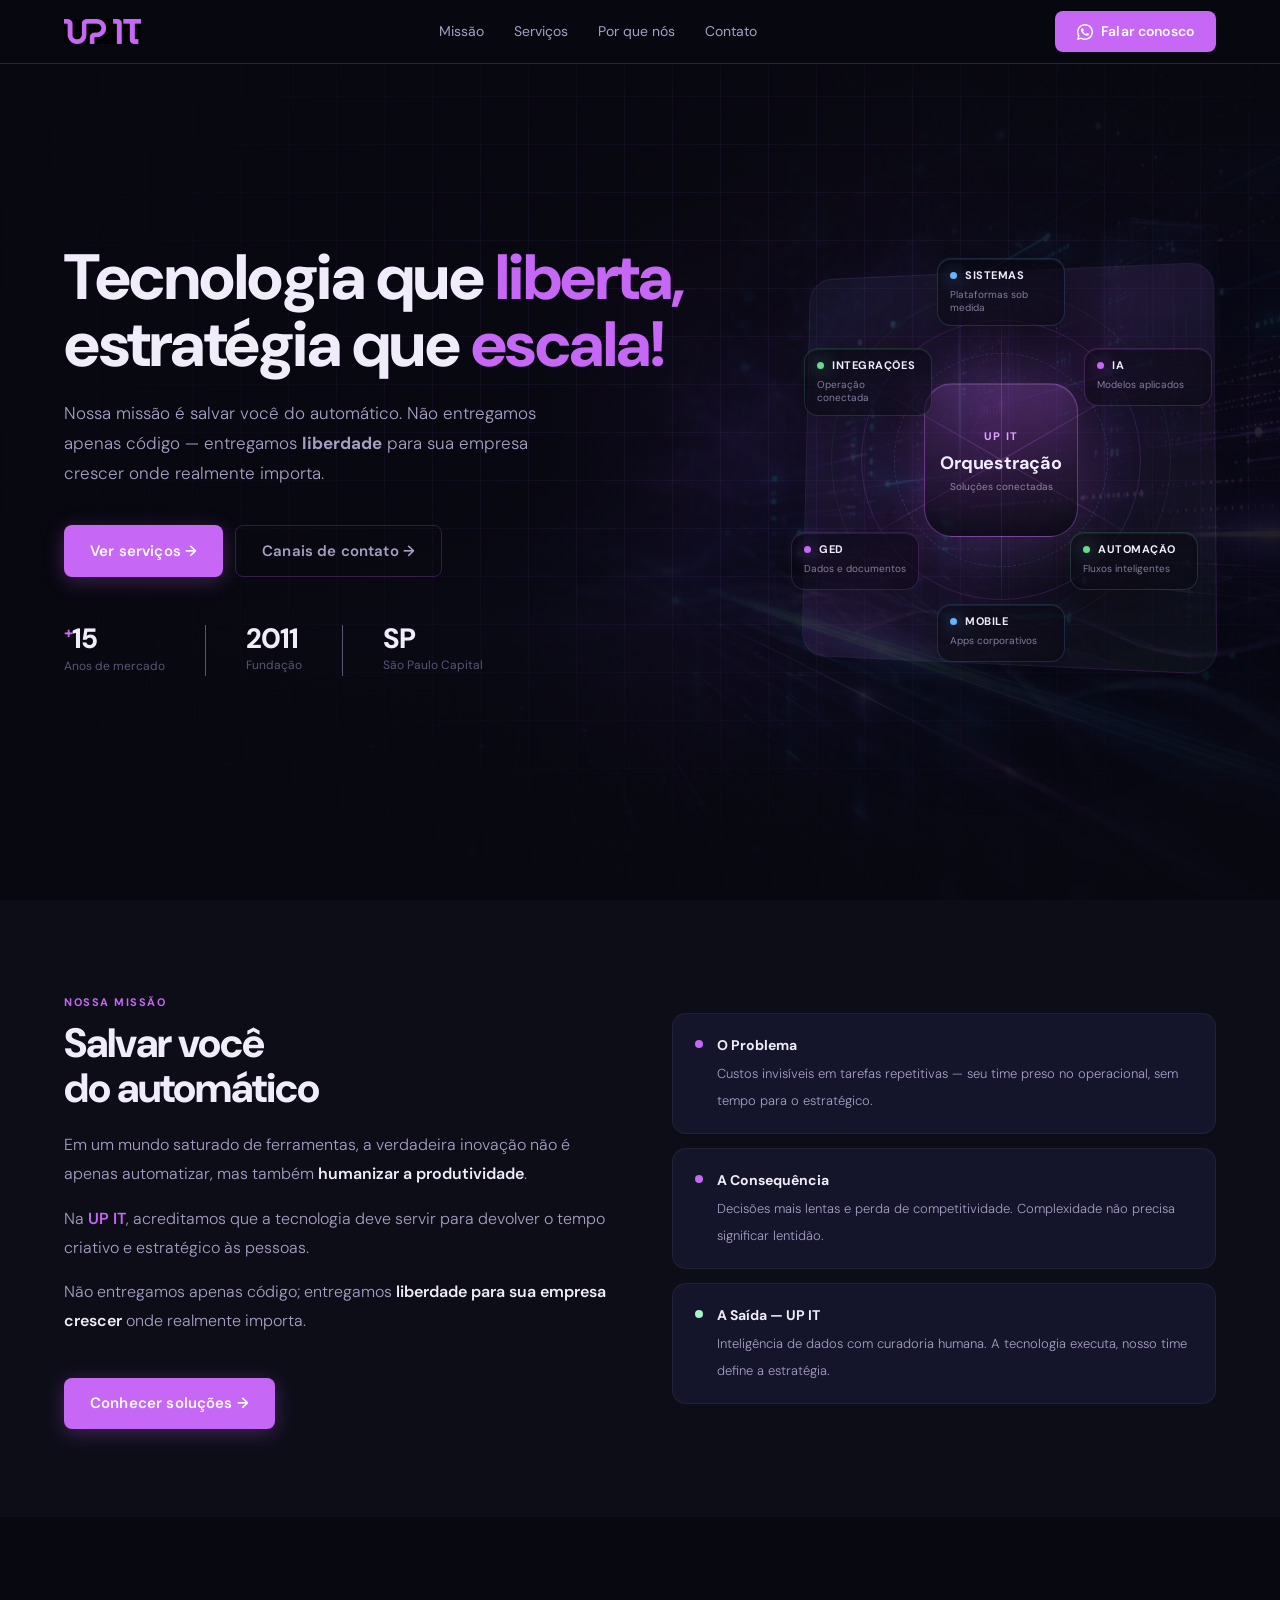
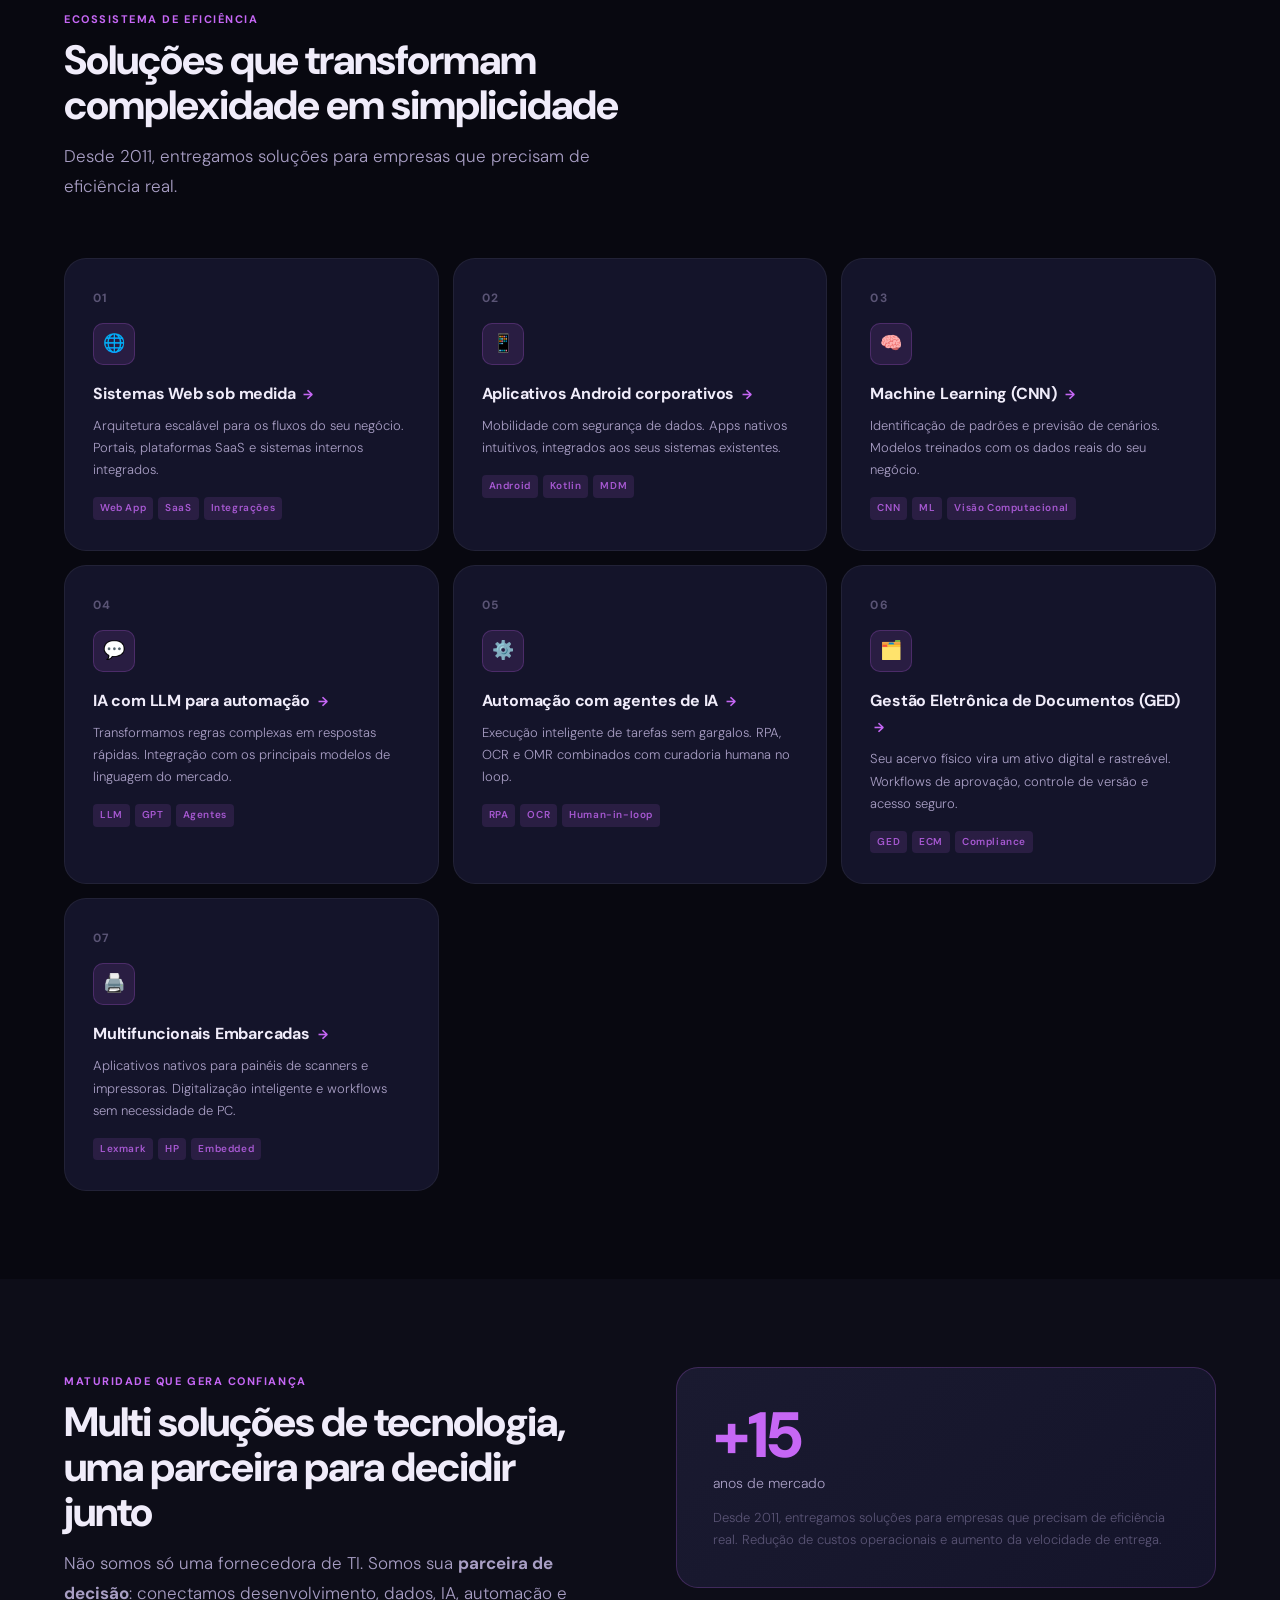
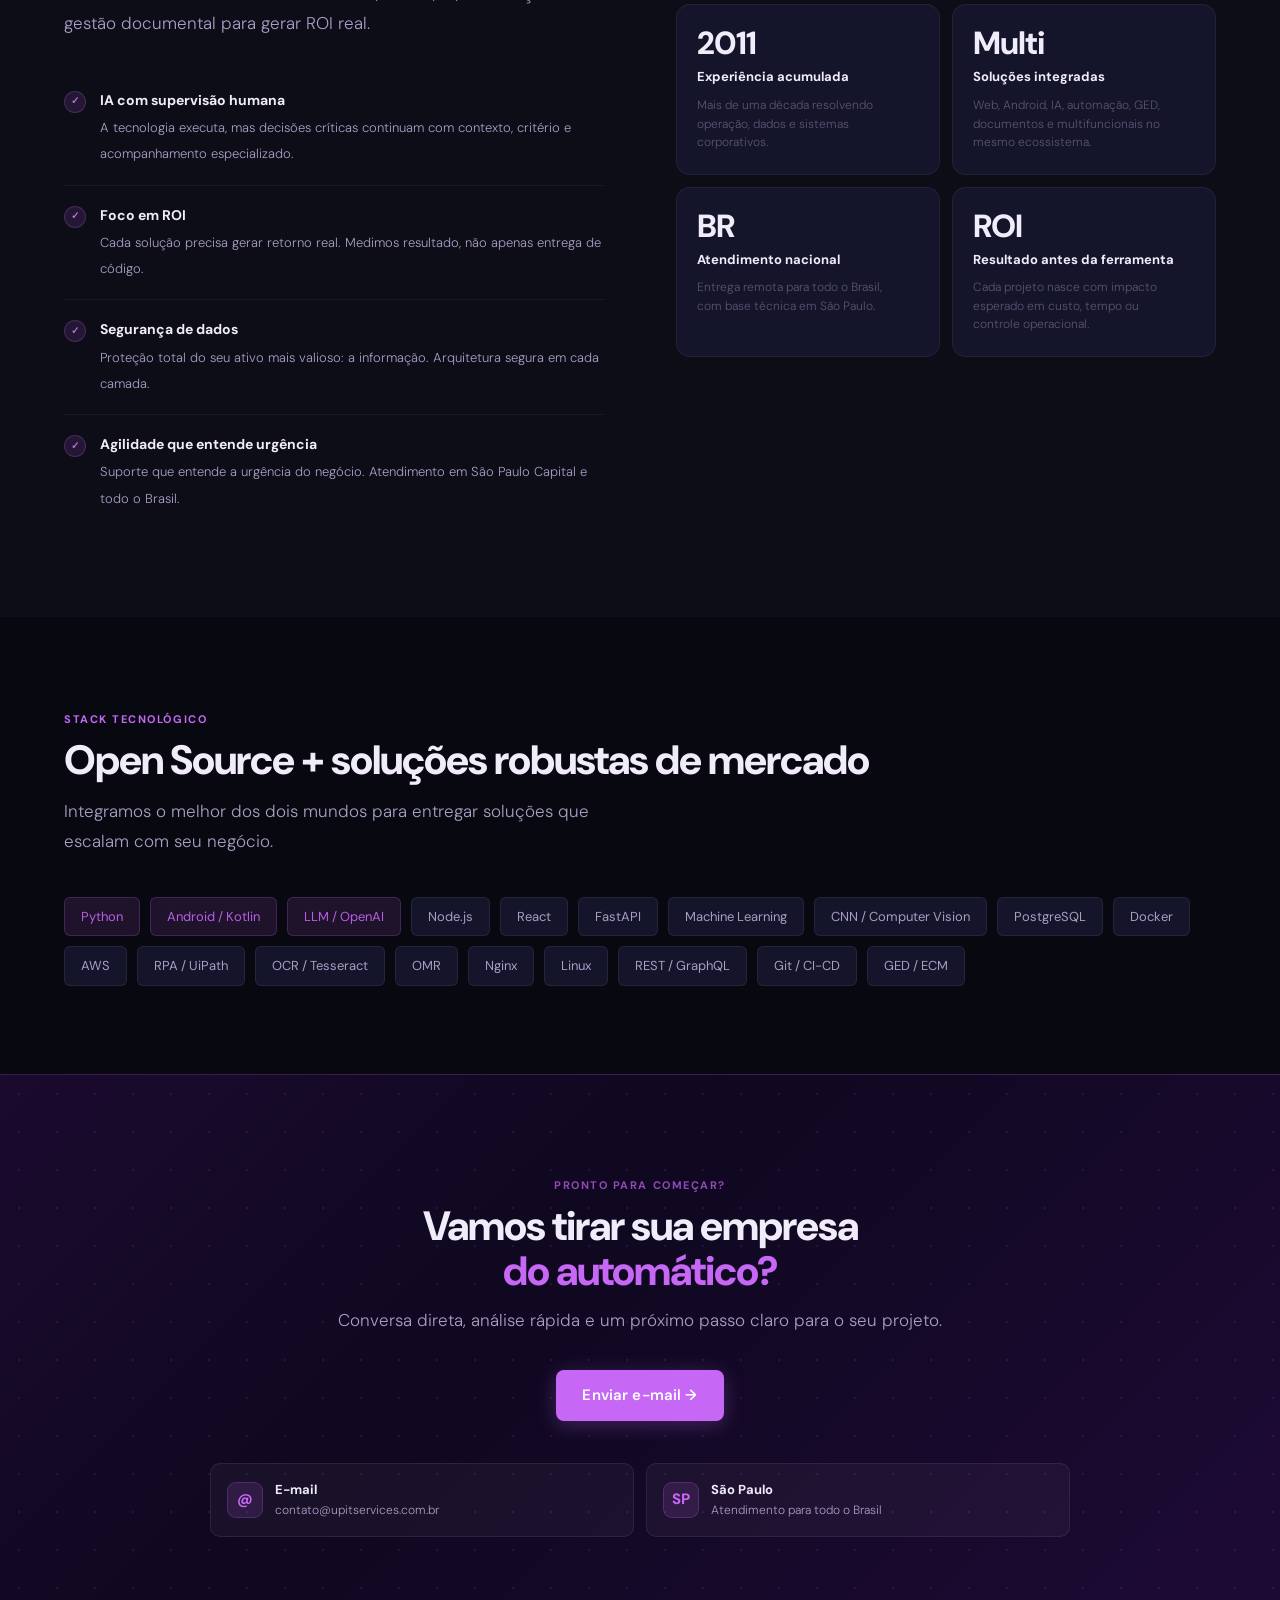
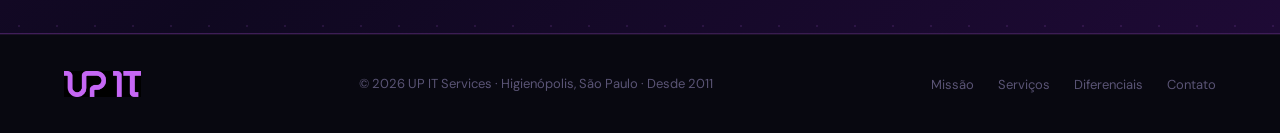
==== commit c71445cb: "feat: replace console wrap with ecosystem visual for enhanced user engagement" ====
--- a/index.html
+++ b/index.html
@@ -315,31 +315,28 @@
 /* landing hero accent */
 .hero-visual{position:relative;z-index:1;pointer-events:none;width:100%;height:480px;display:flex;align-items:center;justify-content:center}
 @media(max-width:1000px){.hero-visual{display:none}}
-.lp-console-wrap{position:relative;width:100%;height:480px;display:flex;align-items:center;justify-content:center;animation:lpfloat 5s ease-in-out infinite;filter:drop-shadow(0 28px 56px rgba(0,0,0,.36))}
-.lp-console-wrap::before{content:'';position:absolute;inset:62px 8px 38px;background:linear-gradient(135deg,rgba(100,180,255,.08),rgba(198,103,245,.13) 46%,rgba(100,220,140,.06));border:1px solid rgba(198,103,245,.14);transform:perspective(640px) rotateY(-10deg) rotateX(3deg);opacity:.7}
-.lp-console-panel{position:relative;width:min(100%,380px);padding:24px;border-radius:18px;background:linear-gradient(180deg,rgba(17,17,32,.78),rgba(8,8,16,.68));border:1px solid rgba(198,103,245,.3);box-shadow:0 0 70px rgba(198,103,245,.12),inset 0 1px 0 rgba(255,255,255,.08);backdrop-filter:blur(18px) saturate(1.2);overflow:hidden}
-.lp-console-panel::before{content:'';position:absolute;inset:0;background-image:linear-gradient(rgba(255,255,255,.045) 1px,transparent 1px),linear-gradient(90deg,rgba(255,255,255,.04) 1px,transparent 1px);background-size:38px 38px;mask-image:linear-gradient(180deg,black,transparent 76%);pointer-events:none}
-.lp-console-head,.lp-console-row,.lp-console-foot{position:relative}
-.lp-console-head{display:flex;align-items:flex-start;justify-content:space-between;margin-bottom:18px}
-.lp-console-kicker{display:block;font-size:10px;font-weight:700;letter-spacing:.16em;text-transform:uppercase;color:rgba(198,103,245,.82);margin-bottom:4px}
-.lp-console-head strong{font-size:20px;line-height:1.1;color:var(--t1);letter-spacing:-.2px}
-.lp-live-dot{width:11px;height:11px;border-radius:50%;background:#c667f5;box-shadow:0 0 0 7px rgba(198,103,245,.12),0 0 24px rgba(198,103,245,.8);margin-top:5px}
-.lp-console-row{display:grid;grid-template-columns:52px minmax(0,1fr) 58px;gap:14px;align-items:center;min-height:78px;padding:13px;margin-top:12px;border-radius:14px;background:rgba(255,255,255,.045);border:1px solid rgba(255,255,255,.08)}
-.lp-console-row.ai{background:rgba(198,103,245,.075);border-color:rgba(198,103,245,.22)}
-.lp-console-row.auto{background:rgba(100,180,255,.065);border-color:rgba(100,180,255,.2)}
-.lp-console-row.sys{background:rgba(100,220,140,.065);border-color:rgba(100,220,140,.2)}
-.lp-console-icon{width:48px;height:48px;border-radius:12px;display:flex;align-items:center;justify-content:center;font-size:11px;font-weight:800;letter-spacing:.06em;color:var(--t1);border:1px solid rgba(255,255,255,.12)}
-.ai .lp-console-icon{background:rgba(198,103,245,.16);color:#dba2ff;border-color:rgba(198,103,245,.34)}
-.auto .lp-console-icon{background:rgba(100,180,255,.13);color:#64b4ff;border-color:rgba(100,180,255,.32)}
-.sys .lp-console-icon{background:rgba(100,220,140,.12);color:#64dc8c;border-color:rgba(100,220,140,.3)}
-.lp-console-copy strong{display:block;font-size:12px;line-height:1;color:var(--t1);letter-spacing:.04em;text-transform:uppercase;white-space:nowrap;overflow:hidden;text-overflow:ellipsis}
-.lp-console-copy span{display:block;font-size:11px;line-height:1.25;color:rgba(168,158,196,.78);margin-top:7px}
-.lp-bars{height:40px;display:flex;align-items:flex-end;justify-content:flex-end;gap:3px}
-.lp-bars span{display:block;width:4px;border-radius:6px 6px 2px 2px;background:linear-gradient(180deg,#64b4ff,#c667f5);opacity:.84}
-.lp-bars span:nth-child(1){height:14px}.lp-bars span:nth-child(2){height:22px}.lp-bars span:nth-child(3){height:17px}.lp-bars span:nth-child(4){height:30px}.lp-bars span:nth-child(5){height:25px}
-.lp-meter{width:48px;height:48px;border-radius:50%;display:flex;align-items:center;justify-content:center;border:2px solid #64dc8c;color:#64dc8c;font-size:10px;font-weight:800;box-shadow:0 0 24px rgba(100,220,140,.18)}
-.lp-console-foot{display:flex;align-items:center;justify-content:space-between;margin-top:20px;color:rgba(168,158,196,.76);font-size:11px}
-.lp-console-dots{display:flex;gap:8px}.lp-console-dots span{width:8px;height:8px;border-radius:50%;background:#c667f5}.lp-console-dots span:nth-child(2){background:#64b4ff}.lp-console-dots span:nth-child(3){background:#64dc8c}
+.lp-ecosystem-wrap{position:relative;width:100%;max-width:430px;height:480px;animation:lpfloat 5s ease-in-out infinite;filter:drop-shadow(0 28px 56px rgba(0,0,0,.36))}
+.lp-ecosystem-wrap::before{content:'';position:absolute;inset:48px 8px 38px;border-radius:24px;background:linear-gradient(135deg,rgba(100,180,255,.06),rgba(198,103,245,.12) 48%,rgba(100,220,140,.05));border:1px solid rgba(198,103,245,.12);transform:perspective(680px) rotateY(-9deg) rotateX(3deg);opacity:.8}
+.lp-ecosystem-ring,.lp-ecosystem-ring::before,.lp-ecosystem-ring::after{position:absolute;left:50%;top:50%;border-radius:50%;transform:translate(-50%,-50%);pointer-events:none}
+.lp-ecosystem-ring{width:280px;height:280px;border:1px solid rgba(198,103,245,.18)}
+.lp-ecosystem-ring::before{content:'';width:214px;height:214px;border:1px dashed rgba(100,180,255,.18)}
+.lp-ecosystem-ring::after{content:'';width:340px;height:340px;border:1px solid rgba(100,220,140,.08)}
+.lp-solution-hub{position:absolute;left:50%;top:50%;width:154px;height:154px;transform:translate(-50%,-50%);border-radius:28px;display:flex;flex-direction:column;align-items:center;justify-content:center;text-align:center;background:linear-gradient(180deg,rgba(198,103,245,.2),rgba(8,8,16,.72));border:1px solid rgba(198,103,245,.42);box-shadow:0 0 64px rgba(198,103,245,.22),inset 0 1px 0 rgba(255,255,255,.1);backdrop-filter:blur(18px) saturate(1.25)}
+.lp-solution-hub span{font-size:11px;font-weight:800;letter-spacing:.12em;color:#dba2ff;text-transform:uppercase}
+.lp-solution-hub strong{font-size:18px;line-height:1.05;color:var(--t1);margin-top:9px;letter-spacing:-.2px}
+.lp-solution-hub small{font-size:10px;line-height:1.25;color:rgba(168,158,196,.82);margin-top:8px}
+.lp-solution-tile{position:absolute;width:128px;min-height:58px;padding:11px 12px;border-radius:14px;background:rgba(8,8,16,.62);border:1px solid rgba(255,255,255,.09);box-shadow:0 14px 44px rgba(0,0,0,.28),inset 0 1px 0 rgba(255,255,255,.07);backdrop-filter:blur(14px) saturate(1.15)}
+.lp-solution-tile::before{content:'';position:absolute;width:7px;height:7px;border-radius:50%;left:12px;top:13px;background:#c667f5;box-shadow:0 0 18px currentColor}
+.lp-solution-tile strong{display:block;font-size:11px;line-height:1;color:var(--t1);letter-spacing:.05em;text-transform:uppercase;padding-left:15px;white-space:nowrap;overflow:hidden;text-overflow:ellipsis}
+.lp-solution-tile span{display:block;font-size:10px;line-height:1.25;color:rgba(168,158,196,.76);margin-top:8px}
+.lp-tile-web{left:151px;top:38px;border-color:rgba(100,180,255,.2)}.lp-tile-web::before{background:#64b4ff;color:#64b4ff}
+.lp-tile-ai{right:4px;top:128px;border-color:rgba(198,103,245,.24)}.lp-tile-ai::before{background:#c667f5;color:#c667f5}
+.lp-tile-auto{right:18px;bottom:110px;border-color:rgba(100,220,140,.2)}.lp-tile-auto::before{background:#64dc8c;color:#64dc8c}
+.lp-tile-mobile{left:151px;bottom:38px;border-color:rgba(100,180,255,.18)}.lp-tile-mobile::before{background:#64b4ff;color:#64b4ff}
+.lp-tile-ged{left:5px;bottom:110px;border-color:rgba(198,103,245,.2)}.lp-tile-ged::before{background:#c667f5;color:#c667f5}
+.lp-tile-int{left:18px;top:128px;border-color:rgba(100,220,140,.18)}.lp-tile-int::before{background:#64dc8c;color:#64dc8c}
+.lp-ecosystem-line{position:absolute;left:50%;top:50%;width:1px;height:160px;transform-origin:top;background:linear-gradient(180deg,rgba(198,103,245,.48),transparent)}
+.lp-ecosystem-line:nth-of-type(1){transform:rotate(0deg)}.lp-ecosystem-line:nth-of-type(2){transform:rotate(60deg)}.lp-ecosystem-line:nth-of-type(3){transform:rotate(120deg)}.lp-ecosystem-line:nth-of-type(4){transform:rotate(180deg)}.lp-ecosystem-line:nth-of-type(5){transform:rotate(240deg)}.lp-ecosystem-line:nth-of-type(6){transform:rotate(300deg)}
 @keyframes lpfloat{0%,100%{transform:translateY(0)}50%{transform:translateY(-12px)}}
 
 </style>
@@ -393,34 +390,21 @@
       </div>
     </div>
     <div class="hero-visual" aria-hidden="true">
-      <div class="lp-console-wrap">
-        <div class="lp-console-panel">
-          <div class="lp-console-head">
-            <div>
-              <span class="lp-console-kicker">Operação inteligente</span>
-              <strong>Infra ativa</strong>
-            </div>
-            <span class="lp-live-dot"></span>
-          </div>
-          <div class="lp-console-row ai">
-            <div class="lp-console-icon">IA</div>
-            <div class="lp-console-copy"><strong>IA ativa</strong><span>Modelos operando com eficiência</span></div>
-            <div class="lp-bars"><span></span><span></span><span></span><span></span><span></span></div>
-          </div>
-          <div class="lp-console-row auto">
-            <div class="lp-console-icon">AUTO</div>
-            <div class="lp-console-copy"><strong>Automações</strong><span>Fluxos em execução 24/7</span></div>
-            <div class="lp-bars"><span></span><span></span><span></span><span></span><span></span></div>
-          </div>
-          <div class="lp-console-row sys">
-            <div class="lp-console-icon">SYS</div>
-            <div class="lp-console-copy"><strong>Sistemas</strong><span>Infraestrutura online</span></div>
-            <div class="lp-meter">100%</div>
-          </div>
-          <div class="lp-console-foot">
-            <span>Monitoramento contínuo</span>
-            <div class="lp-console-dots"><span></span><span></span><span></span></div>
-          </div>
+      <div class="lp-ecosystem-wrap">
+        <span class="lp-ecosystem-line"></span>
+        <span class="lp-ecosystem-line"></span>
+        <span class="lp-ecosystem-line"></span>
+        <span class="lp-ecosystem-line"></span>
+        <span class="lp-ecosystem-line"></span>
+        <span class="lp-ecosystem-line"></span>
+        <div class="lp-ecosystem-ring"></div>
+        <div class="lp-solution-hub"><span>UP IT</span><strong>Orquestração</strong><small>Soluções conectadas</small></div>
+        <div class="lp-solution-tile lp-tile-web"><strong>Sistemas</strong><span>Plataformas sob medida</span></div>
+        <div class="lp-solution-tile lp-tile-ai"><strong>IA</strong><span>Modelos aplicados</span></div>
+        <div class="lp-solution-tile lp-tile-auto"><strong>Automação</strong><span>Fluxos inteligentes</span></div>
+        <div class="lp-solution-tile lp-tile-mobile"><strong>Mobile</strong><span>Apps corporativos</span></div>
+        <div class="lp-solution-tile lp-tile-ged"><strong>GED</strong><span>Dados e documentos</span></div>
+        <div class="lp-solution-tile lp-tile-int"><strong>Integrações</strong><span>Operação conectada</span></div>
         </div>
       </div>
     </div>
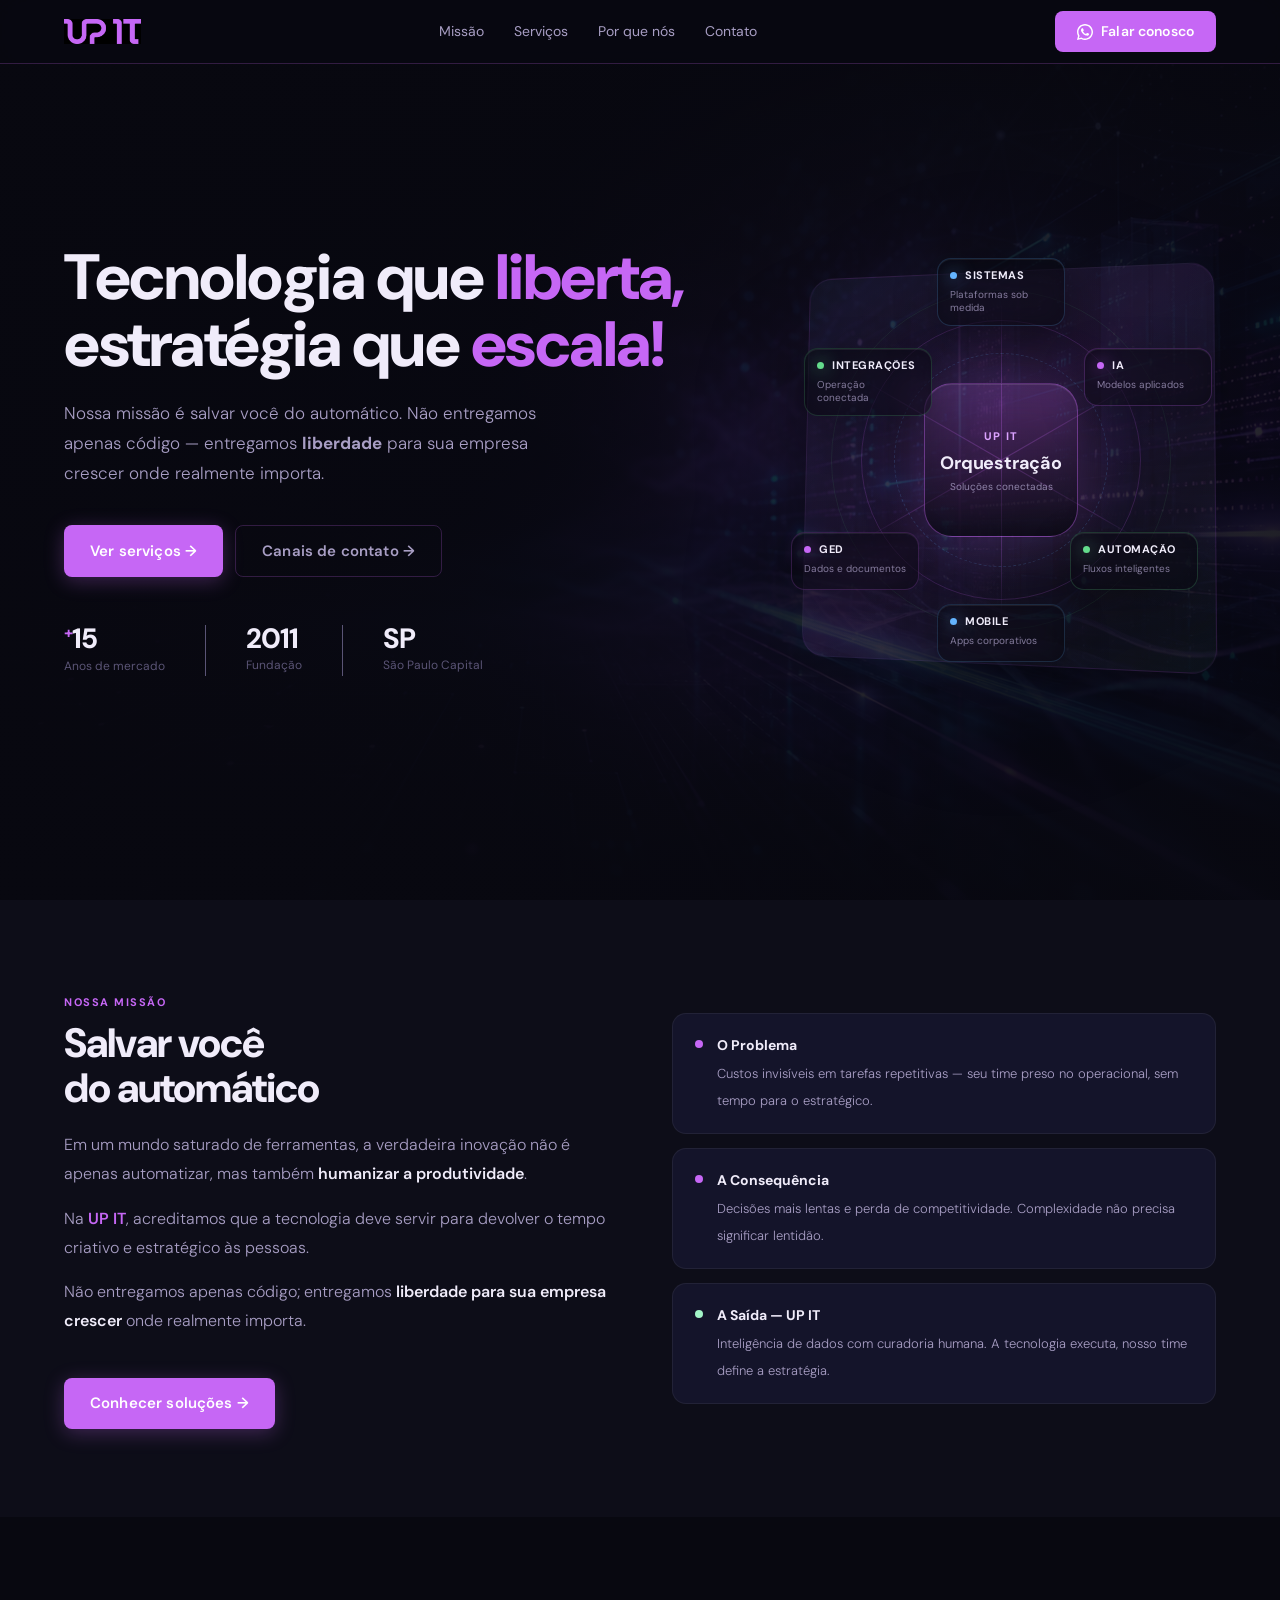
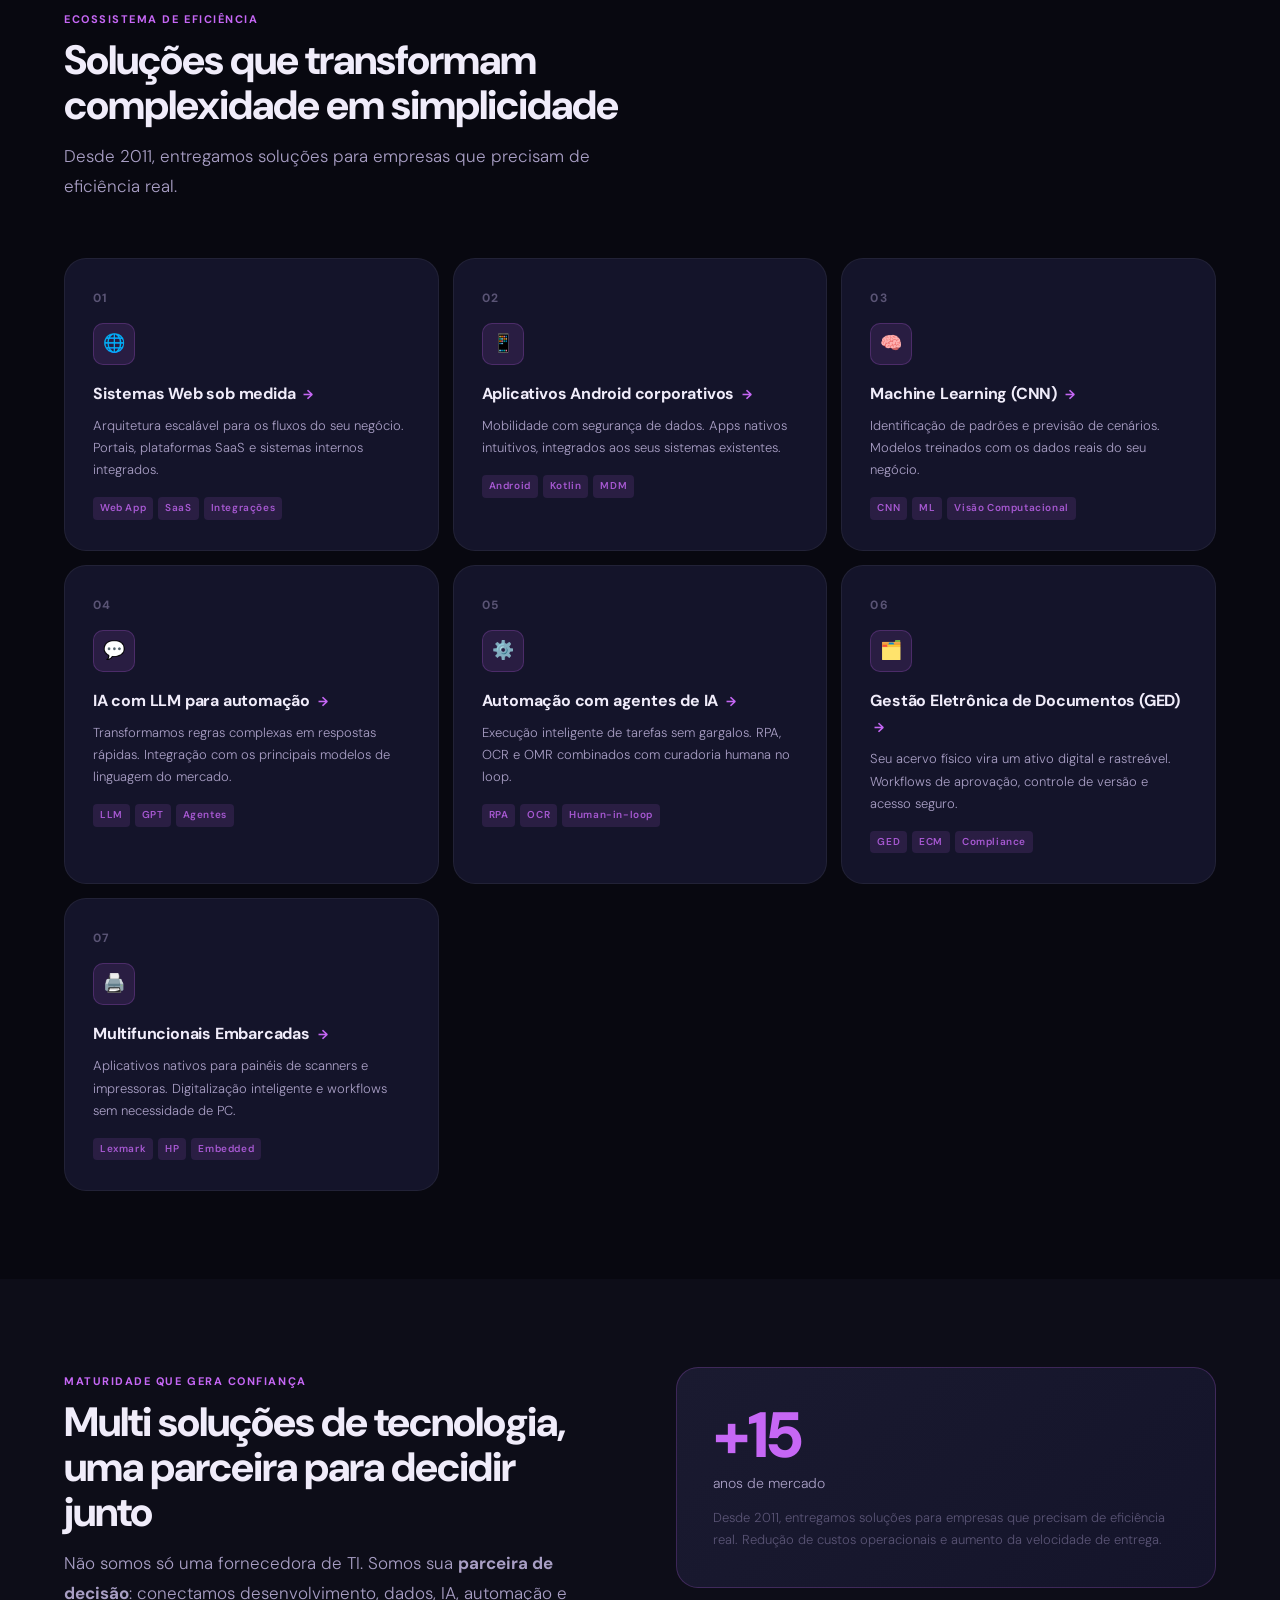
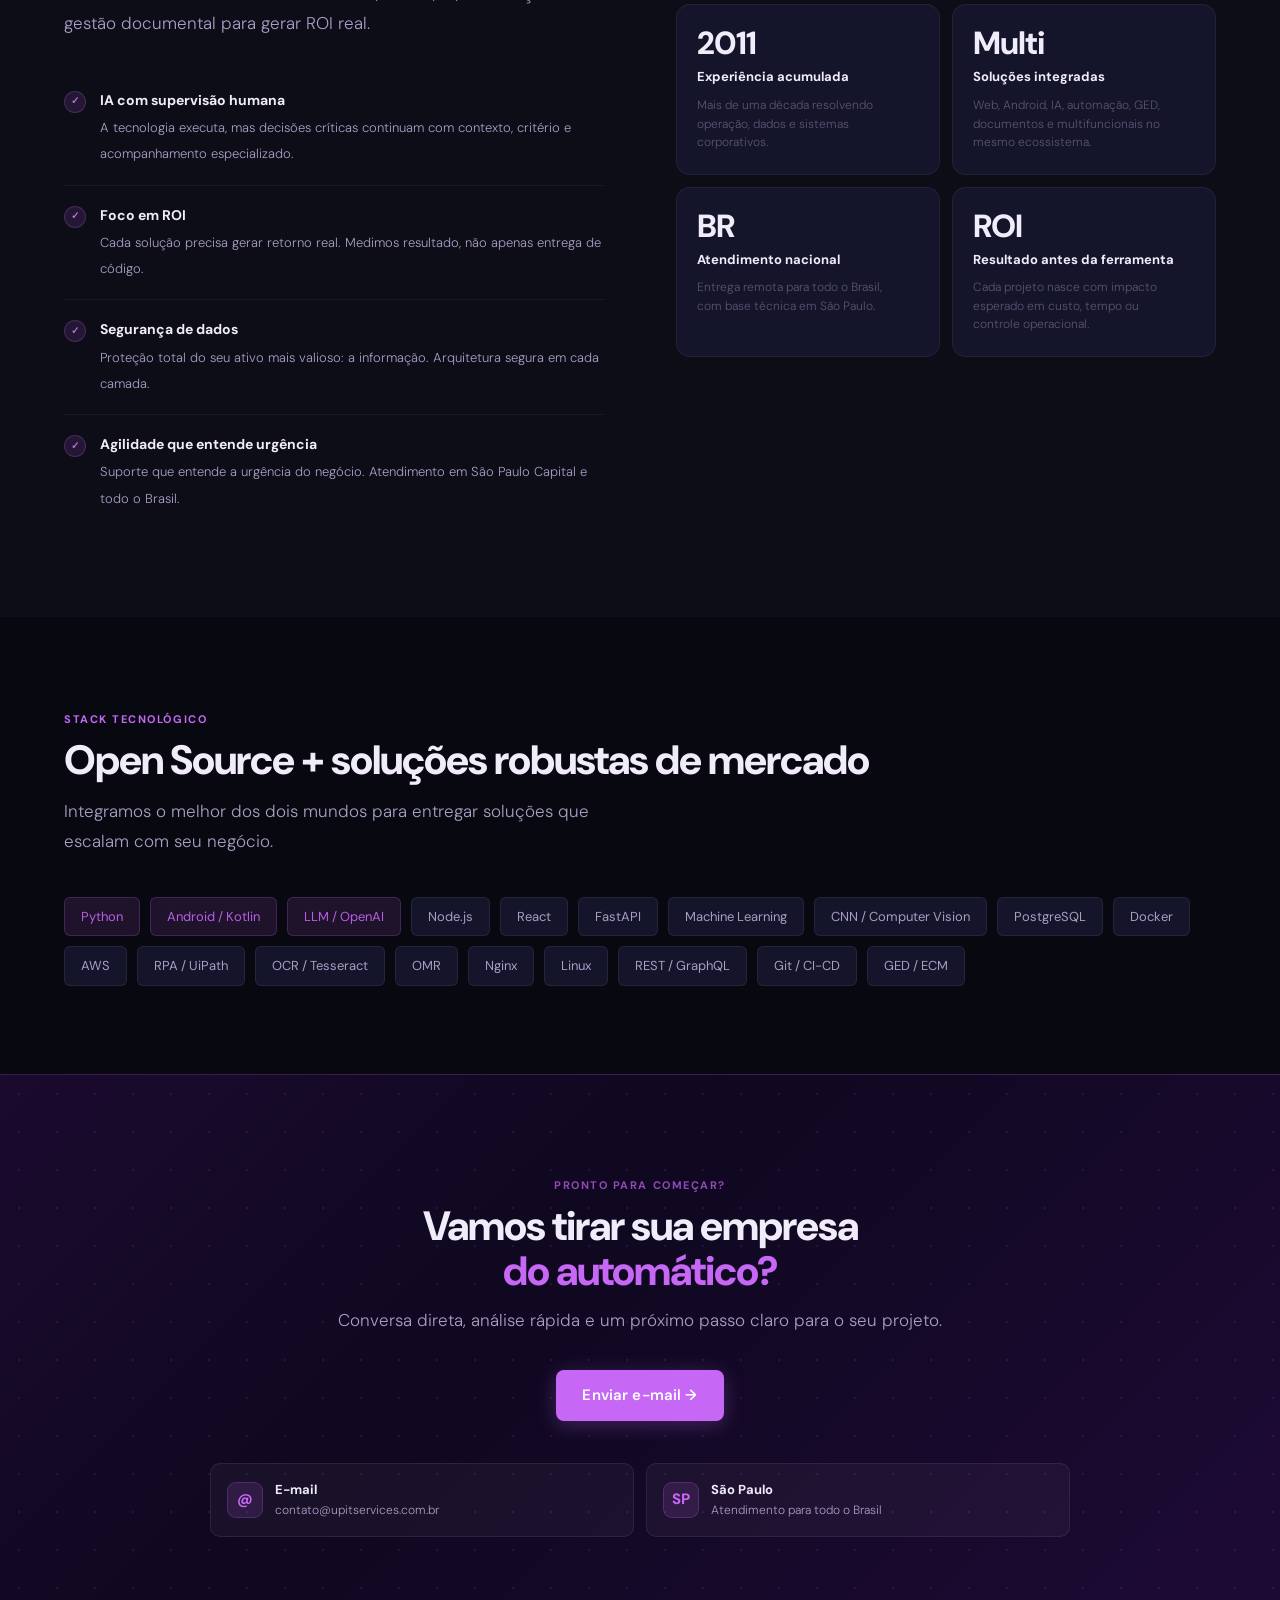
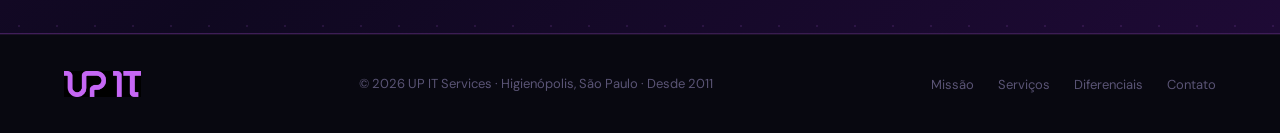
==== commit 0f222dd7: "refactor: remove unnecessary hero grid elements for cleaner layout" ====
--- a/index.html
+++ b/index.html
@@ -75,14 +75,6 @@
     radial-gradient(ellipse 40% 40% at 18% 72%, rgba(198,103,245,.09) 0%, transparent 60%),
     url("assets/hero-tech-bg.png") center/cover no-repeat;
 }
-.hero-grid{
-  position:absolute;inset:0;pointer-events:none;
-  background-image:
-    linear-gradient(rgba(198,103,245,.06) 1px,transparent 1px),
-    linear-gradient(90deg,rgba(198,103,245,.06) 1px,transparent 1px);
-  background-size:48px 48px;
-  mask-image:radial-gradient(ellipse 80% 75% at 60% 40%, black 30%,transparent 80%);
-}
 .hero-inner{
   position:relative;z-index:1;max-width:1200px;width:100%;margin:0 auto;
   display:grid;grid-template-columns:minmax(0,1fr) 430px;gap:72px;align-items:center;
@@ -363,7 +355,6 @@
 <!-- HERO -->
 <section class="hero">
   <div class="hero-bg"></div>
-  <div class="hero-grid"></div>
   <div class="hero-inner">
     <div>
       <h1>Tecnologia que <span class="pu">liberta,</span><br>estratégia que <span class="pu">escala!</span></h1>
@@ -405,10 +396,9 @@
         <div class="lp-solution-tile lp-tile-mobile"><strong>Mobile</strong><span>Apps corporativos</span></div>
         <div class="lp-solution-tile lp-tile-ged"><strong>GED</strong><span>Dados e documentos</span></div>
         <div class="lp-solution-tile lp-tile-int"><strong>Integrações</strong><span>Operação conectada</span></div>
-        </div>
       </div>
     </div>
-    </div>
+  </div>
 </section>
 
 <!-- MISSÃO -->
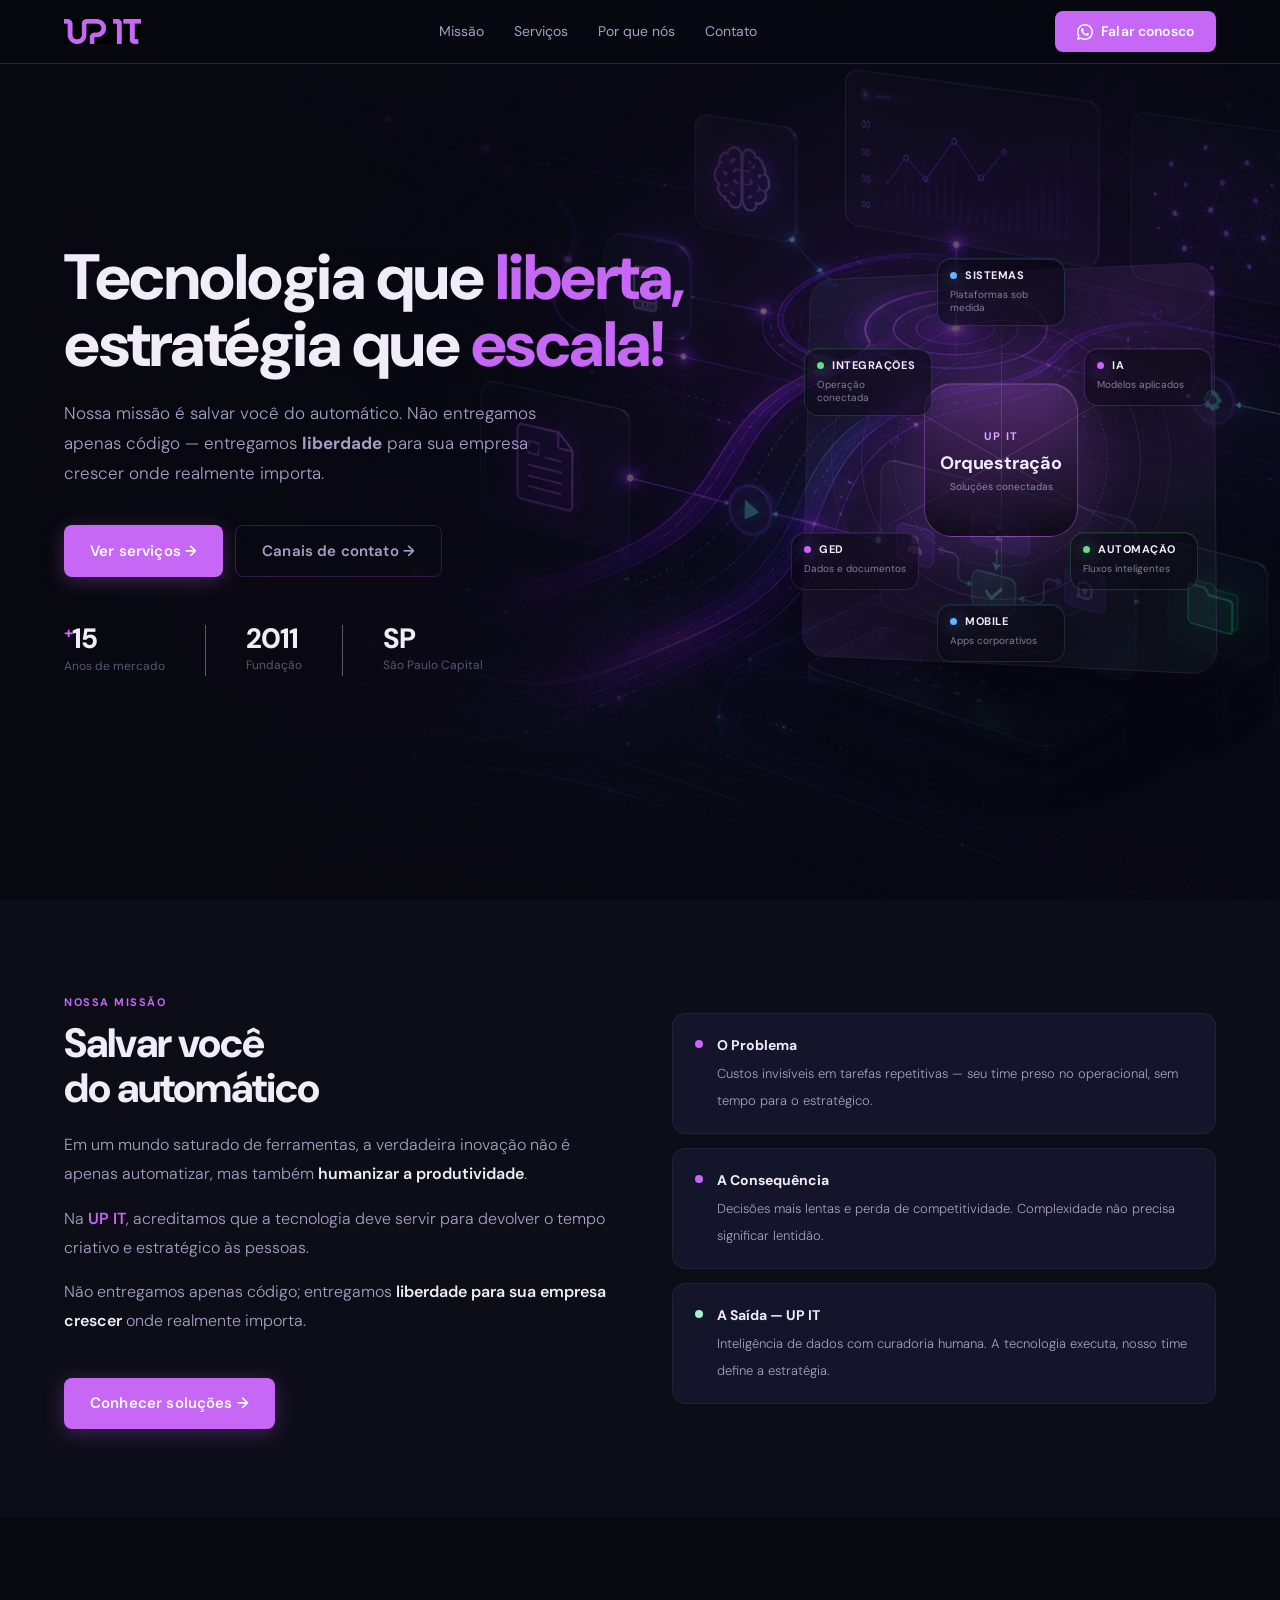
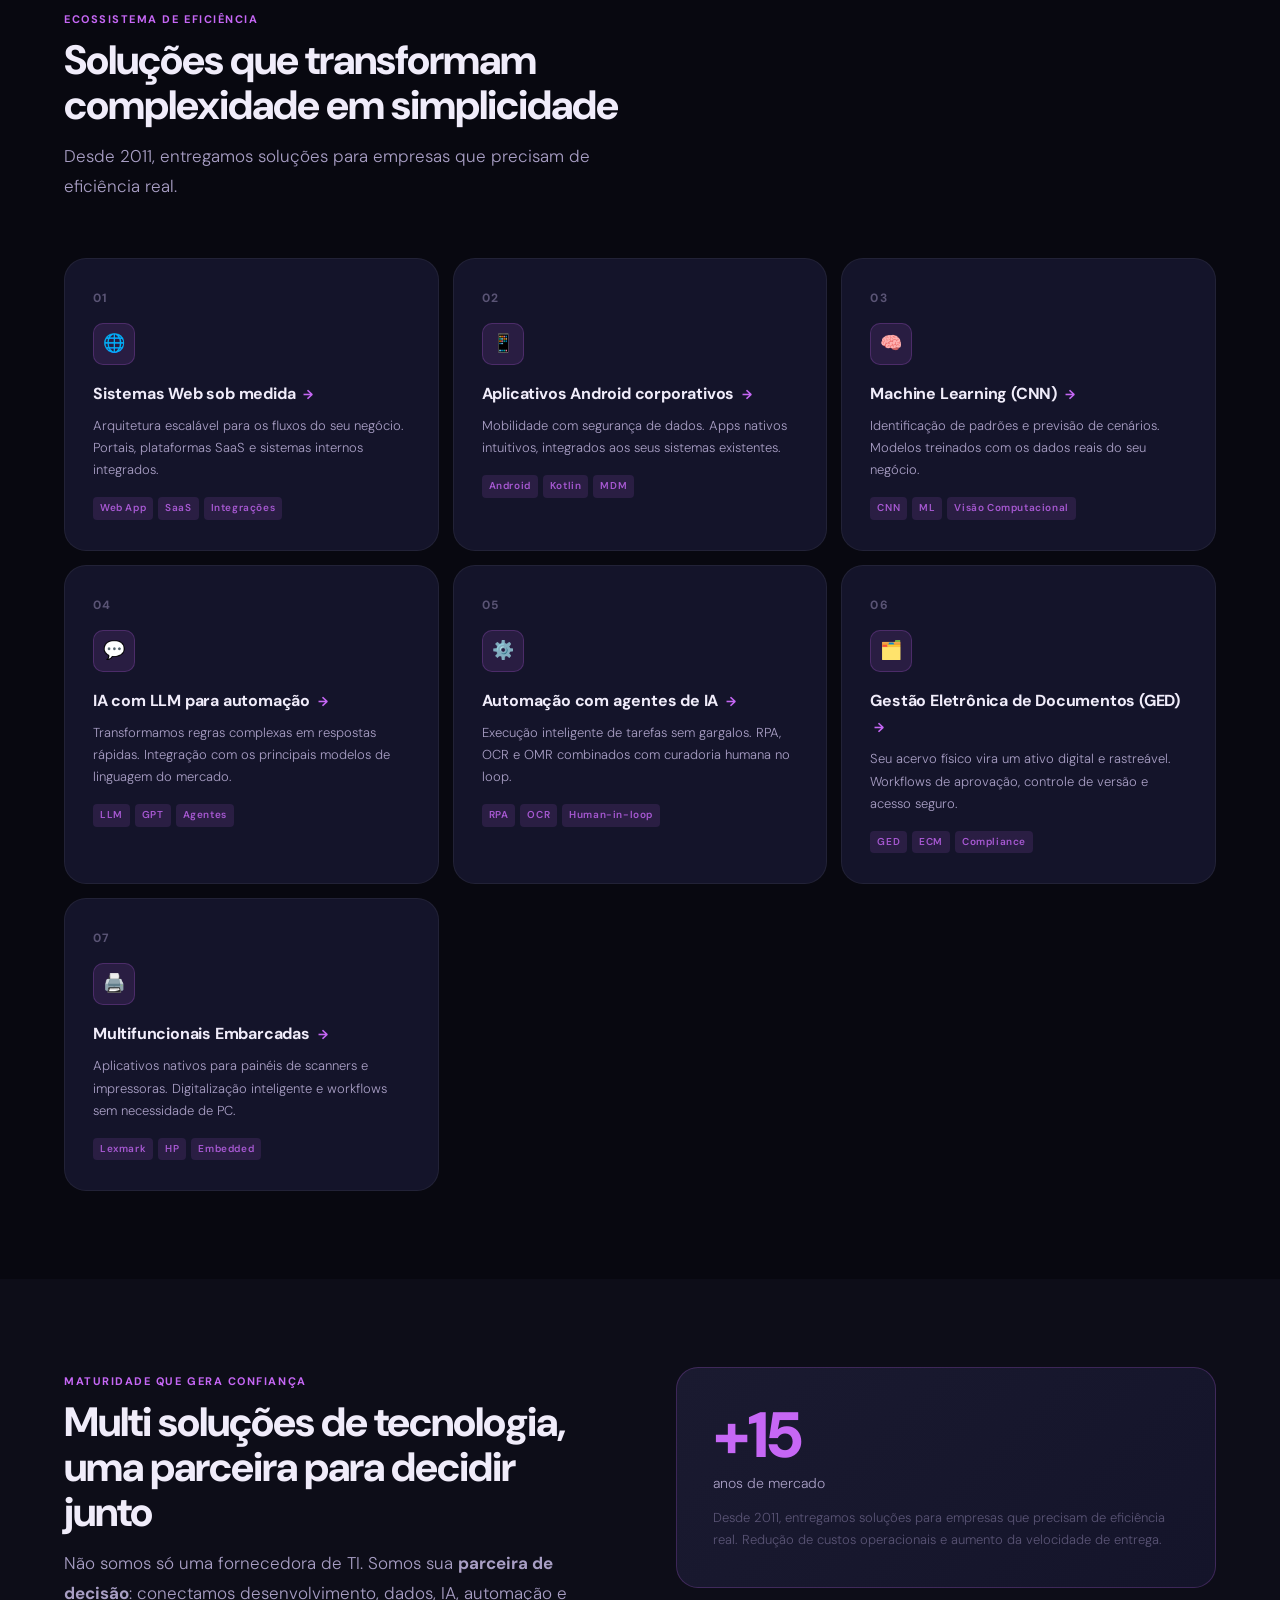
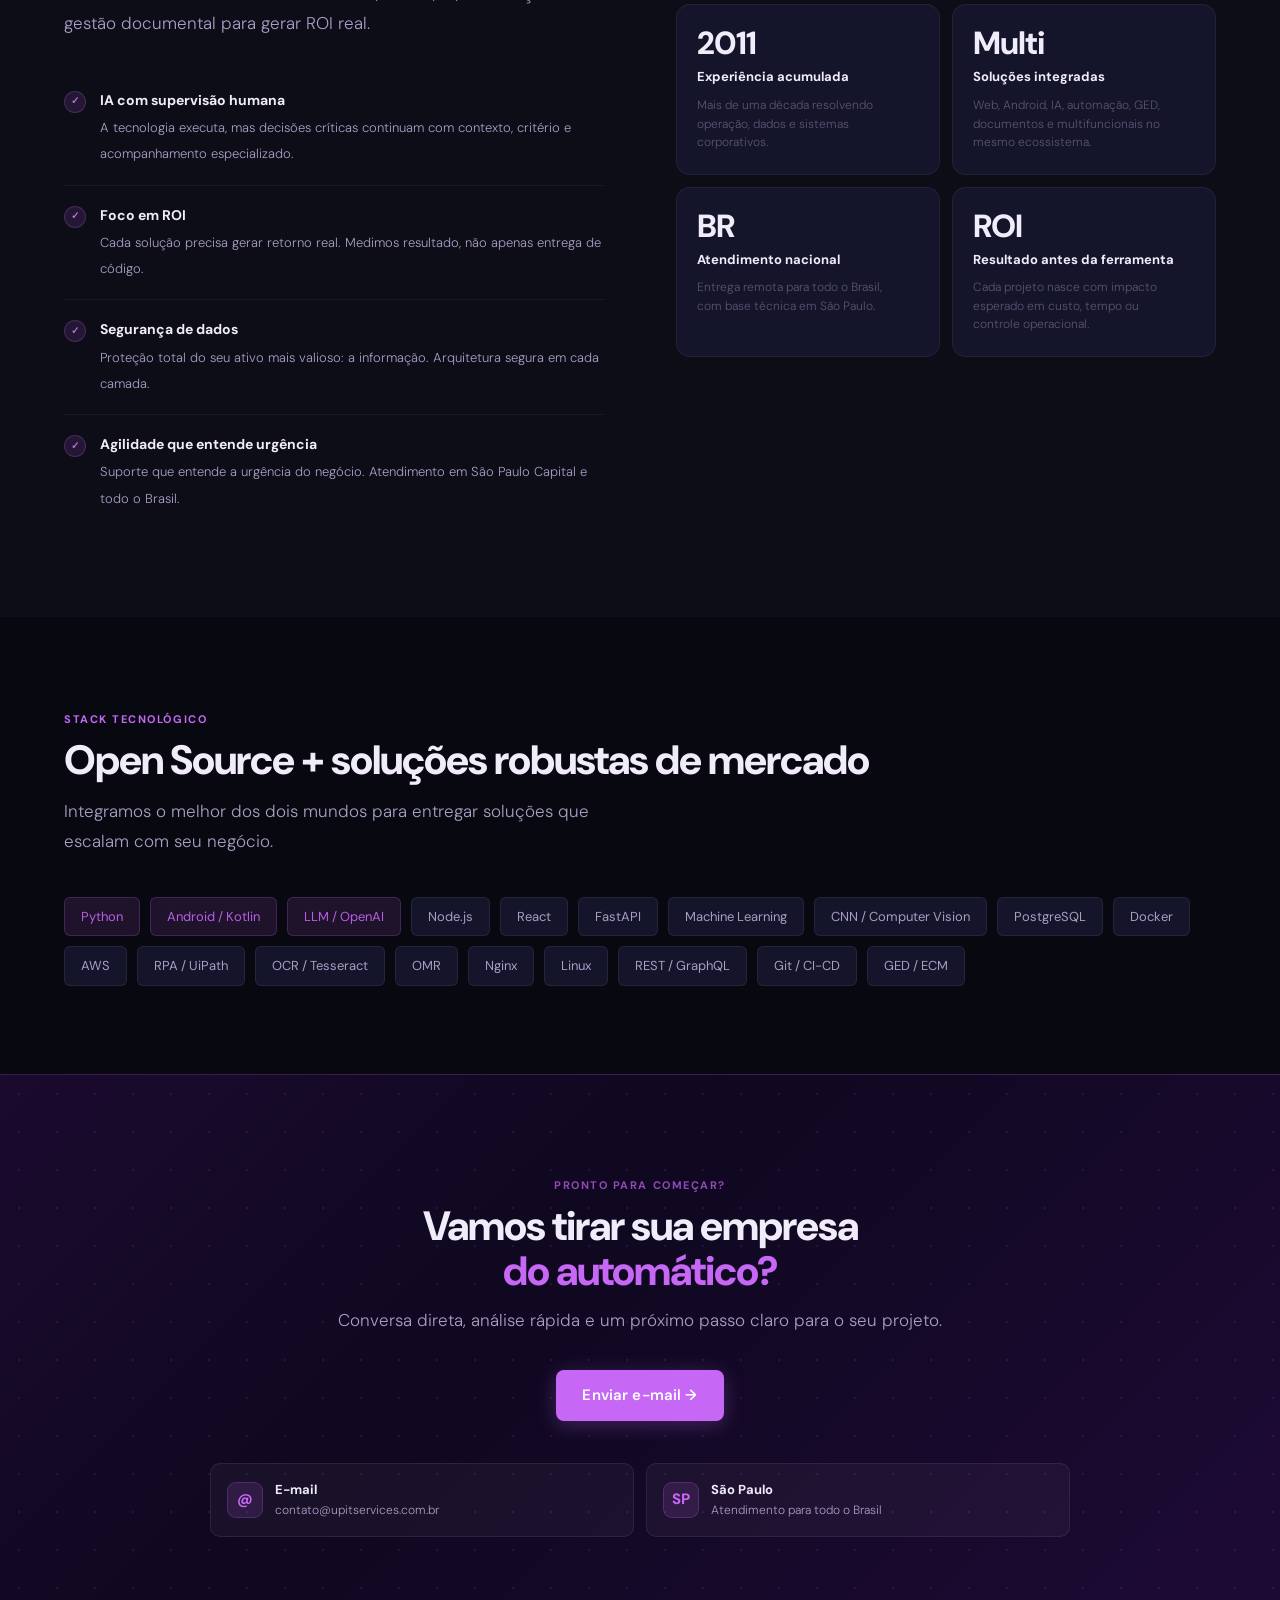
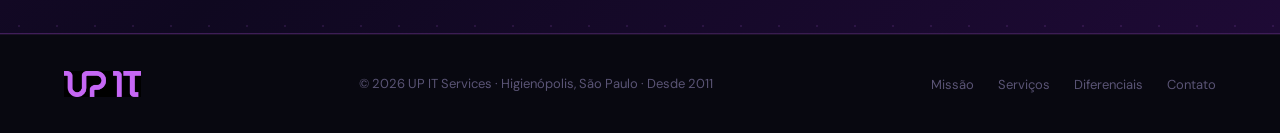
==== commit 67a33b46: "feat: update hero backgrounds for enhanced visual appeal across multiple pages" ====
--- a/index.html
+++ b/index.html
@@ -69,11 +69,11 @@
 .hero-bg{
   position:absolute;inset:0;pointer-events:none;
   background:
-    linear-gradient(90deg, rgba(8,8,16,.96) 0%, rgba(8,8,16,.9) 34%, rgba(8,8,16,.66) 68%, rgba(8,8,16,.82) 100%),
-    linear-gradient(180deg, rgba(8,8,16,.88) 0%, rgba(8,8,16,.28) 46%, rgba(8,8,16,.92) 100%),
+    linear-gradient(90deg, rgba(8,8,16,.94) 0%, rgba(8,8,16,.78) 34%, rgba(8,8,16,.32) 68%, rgba(8,8,16,.5) 100%),
+    linear-gradient(180deg, rgba(8,8,16,.72) 0%, rgba(8,8,16,.12) 46%, rgba(8,8,16,.78) 100%),
     radial-gradient(ellipse 55% 55% at 75% 35%, rgba(198,103,245,.2) 0%, transparent 65%),
     radial-gradient(ellipse 40% 40% at 18% 72%, rgba(198,103,245,.09) 0%, transparent 60%),
-    url("assets/hero-tech-bg.png") center/cover no-repeat;
+    url("assets/hero-home-ecosystem-bg.png") center/cover no-repeat;
 }
 .hero-inner{
   position:relative;z-index:1;max-width:1200px;width:100%;margin:0 auto;
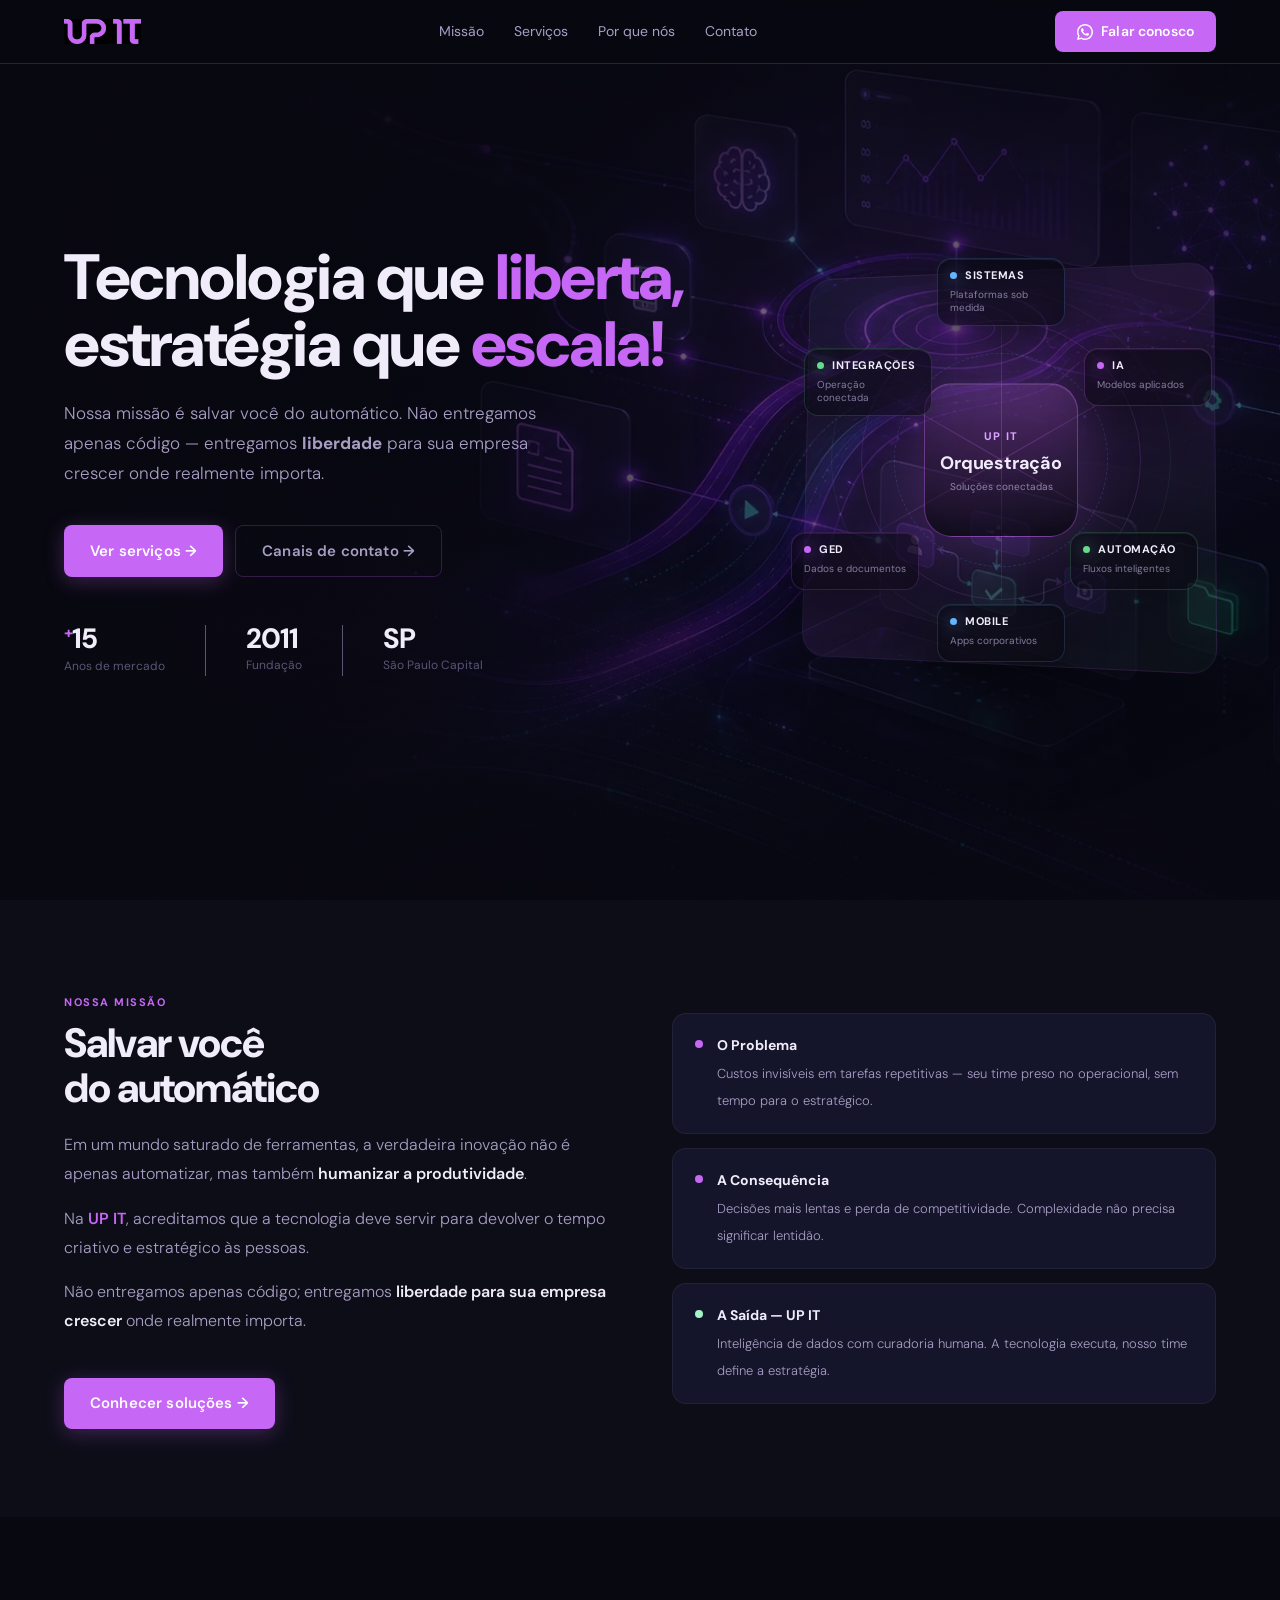
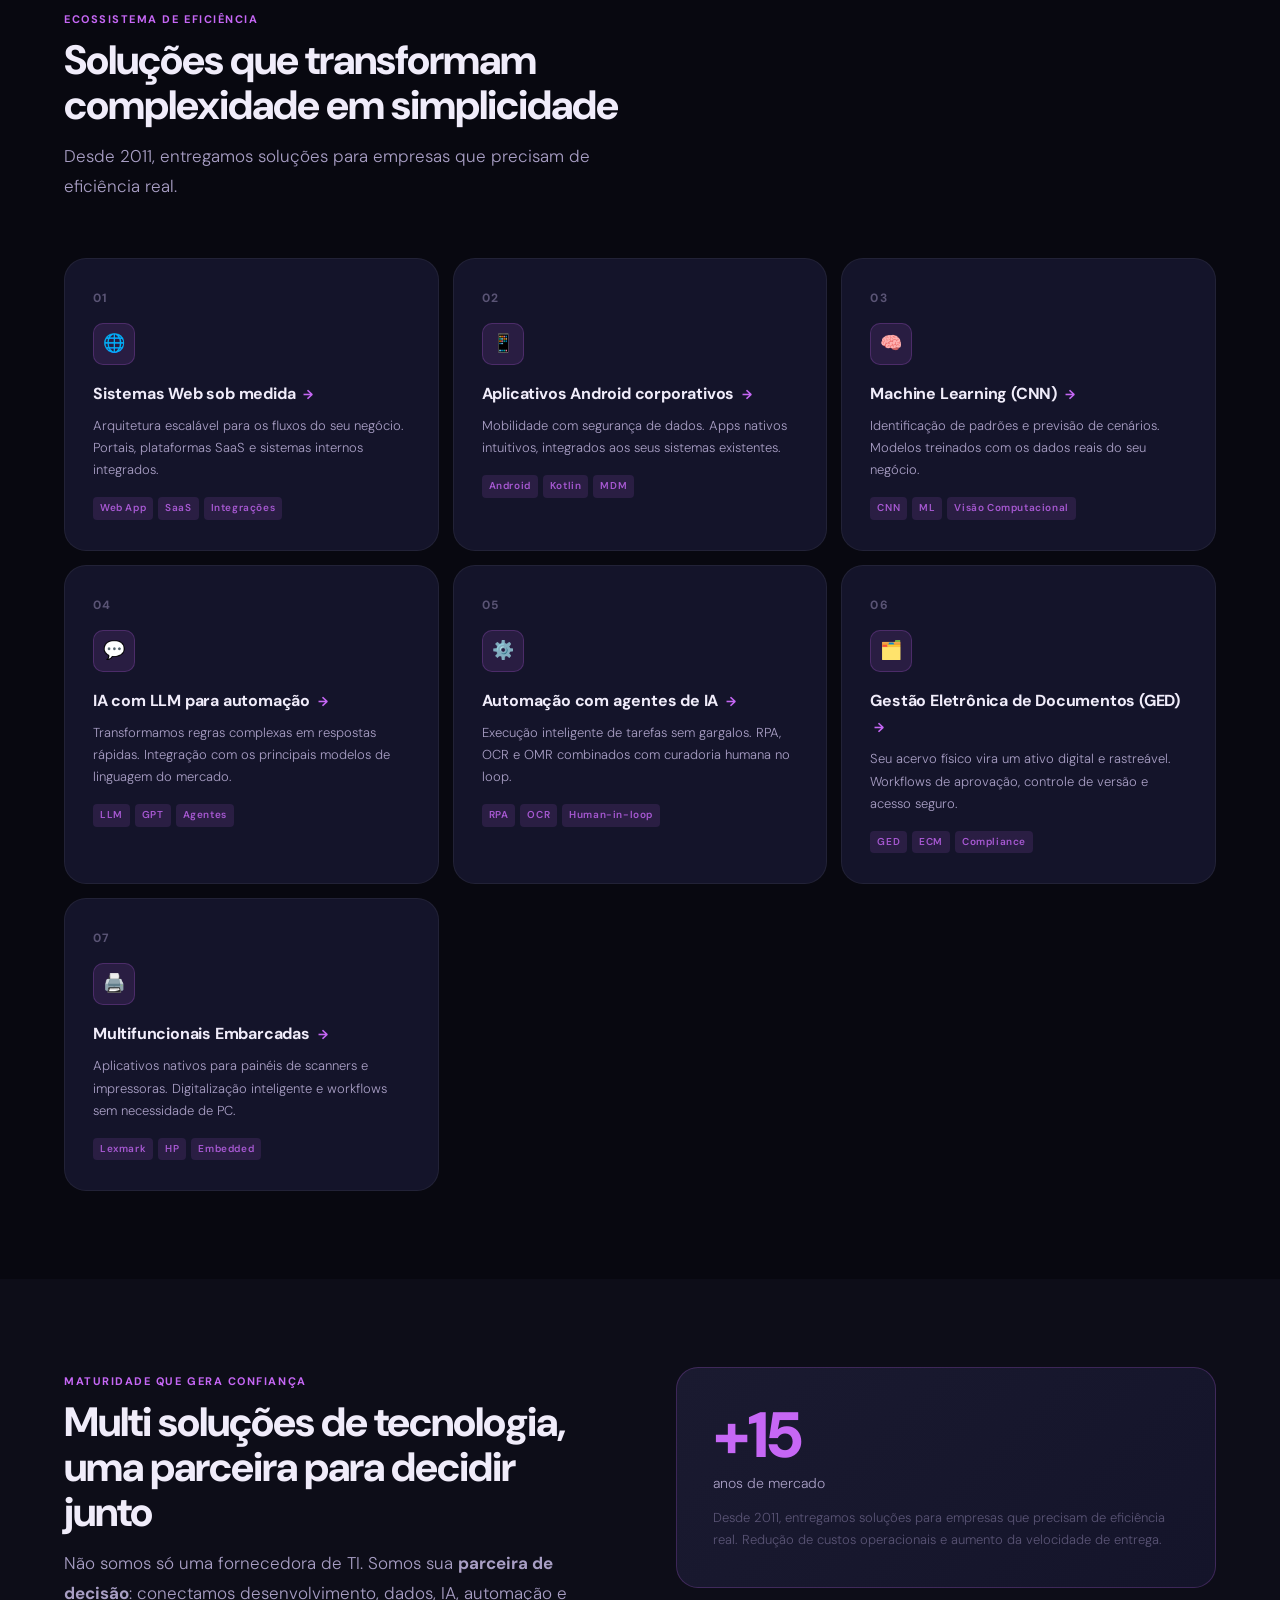
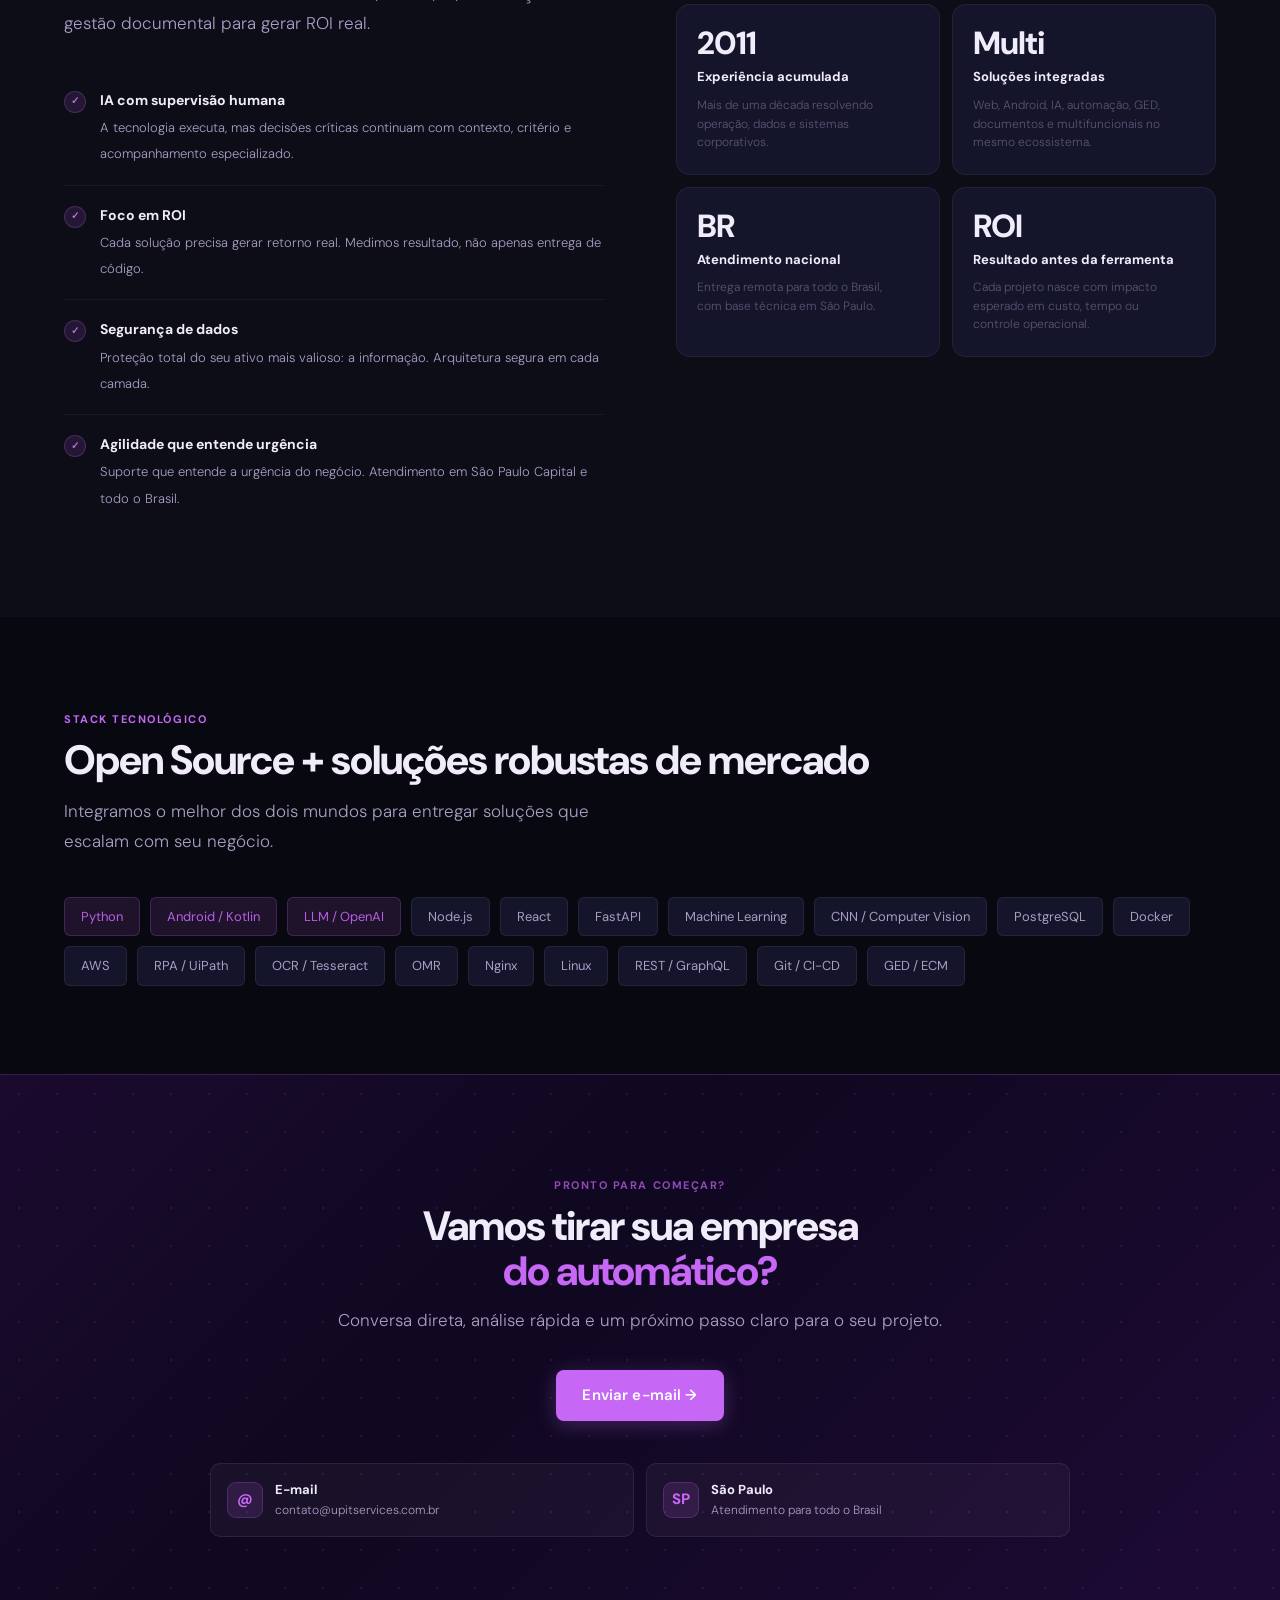
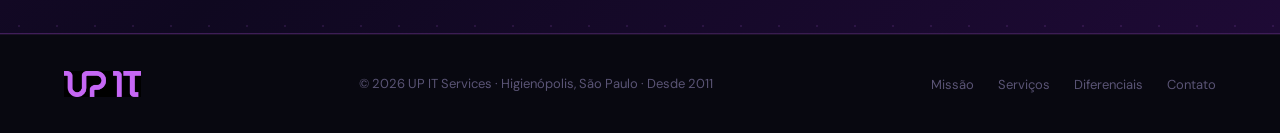
==== commit 041e2a43: "Add favicon, robots.txt, and sitemap.xml for improved SEO and branding - Added a favicon.svg file fo" ====
--- a/index.html
+++ b/index.html
@@ -6,16 +6,21 @@
 <title>UP IT Services — Tecnologia que liberta, estratégia que escala</title>
 <meta name="description" content="Soluções sob medida em sistemas web, Android corporativo, IA, GED e automação para empresas que precisam escalar com eficiência real.">
 <link rel="canonical" href="https://www.upitservices.com.br/">
+<link rel="icon" href="/favicon.svg" type="image/svg+xml">
 <meta property="og:type" content="website">
 <meta property="og:title" content="UP IT Services — Tecnologia que liberta, estratégia que escala">
 <meta property="og:description" content="Soluções sob medida em sistemas web, Android corporativo, IA, GED e automação para empresas que precisam escalar com eficiência real.">
 <meta property="og:url" content="https://www.upitservices.com.br/">
-<meta name="twitter:card" content="summary">
+<meta property="og:image" content="https://www.upitservices.com.br/assets/hero-home-ecosystem-bg.webp">
+<meta name="twitter:card" content="summary_large_image">
 <meta name="twitter:title" content="UP IT Services — Tecnologia que liberta, estratégia que escala">
 <meta name="twitter:description" content="Soluções sob medida em sistemas web, Android corporativo, IA, GED e automação para empresas que precisam escalar com eficiência real.">
+<meta name="twitter:image" content="https://www.upitservices.com.br/assets/hero-home-ecosystem-bg.webp">
 <link rel="preconnect" href="https://fonts.googleapis.com">
 <link rel="preconnect" href="https://fonts.gstatic.com" crossorigin>
-<link href="https://fonts.googleapis.com/css2?family=DM+Sans:opsz,wght@9..40,300;9..40,400;9..40,500;9..40,600;9..40,700;9..40,800&display=swap" rel="stylesheet">
+<link rel="preload" href="assets/hero-home-ecosystem-bg.webp" as="image" fetchpriority="high">
+<link rel="preload" href="https://fonts.googleapis.com/css2?family=DM+Sans:opsz,wght@9..40,300;9..40,400;9..40,500;9..40,600;9..40,700;9..40,800&display=swap" as="style" onload="this.onload=null;this.rel='stylesheet'">
+<noscript><link href="https://fonts.googleapis.com/css2?family=DM+Sans:opsz,wght@9..40,300;9..40,400;9..40,500;9..40,600;9..40,700;9..40,800&display=swap" rel="stylesheet"></noscript>
 <style>
 *,*::before,*::after{box-sizing:border-box;margin:0;padding:0}
 :root{
@@ -73,7 +78,7 @@
     linear-gradient(180deg, rgba(8,8,16,.72) 0%, rgba(8,8,16,.12) 46%, rgba(8,8,16,.78) 100%),
     radial-gradient(ellipse 55% 55% at 75% 35%, rgba(198,103,245,.2) 0%, transparent 65%),
     radial-gradient(ellipse 40% 40% at 18% 72%, rgba(198,103,245,.09) 0%, transparent 60%),
-    url("assets/hero-home-ecosystem-bg.png") center/cover no-repeat;
+    url("assets/hero-home-ecosystem-bg.webp") center/cover no-repeat;
 }
 .hero-inner{
   position:relative;z-index:1;max-width:1200px;width:100%;margin:0 auto;
@@ -332,6 +337,18 @@
 @keyframes lpfloat{0%,100%{transform:translateY(0)}50%{transform:translateY(-12px)}}
 
 </style>
+<script type="application/ld+json">
+{
+  "@context": "https://schema.org",
+  "@type": "Organization",
+  "name": "UP IT Services",
+  "url": "https://www.upitservices.com.br",
+  "logo": "https://www.upitservices.com.br/logo-upit.png",
+  "description": "Soluções sob medida em sistemas web, Android corporativo, IA, GED e automação para empresas que precisam escalar com eficiência real.",
+  "email": "contato@upitservices.com.br",
+  "sameAs": []
+}
+</script>
 </head>
 <body>
 
